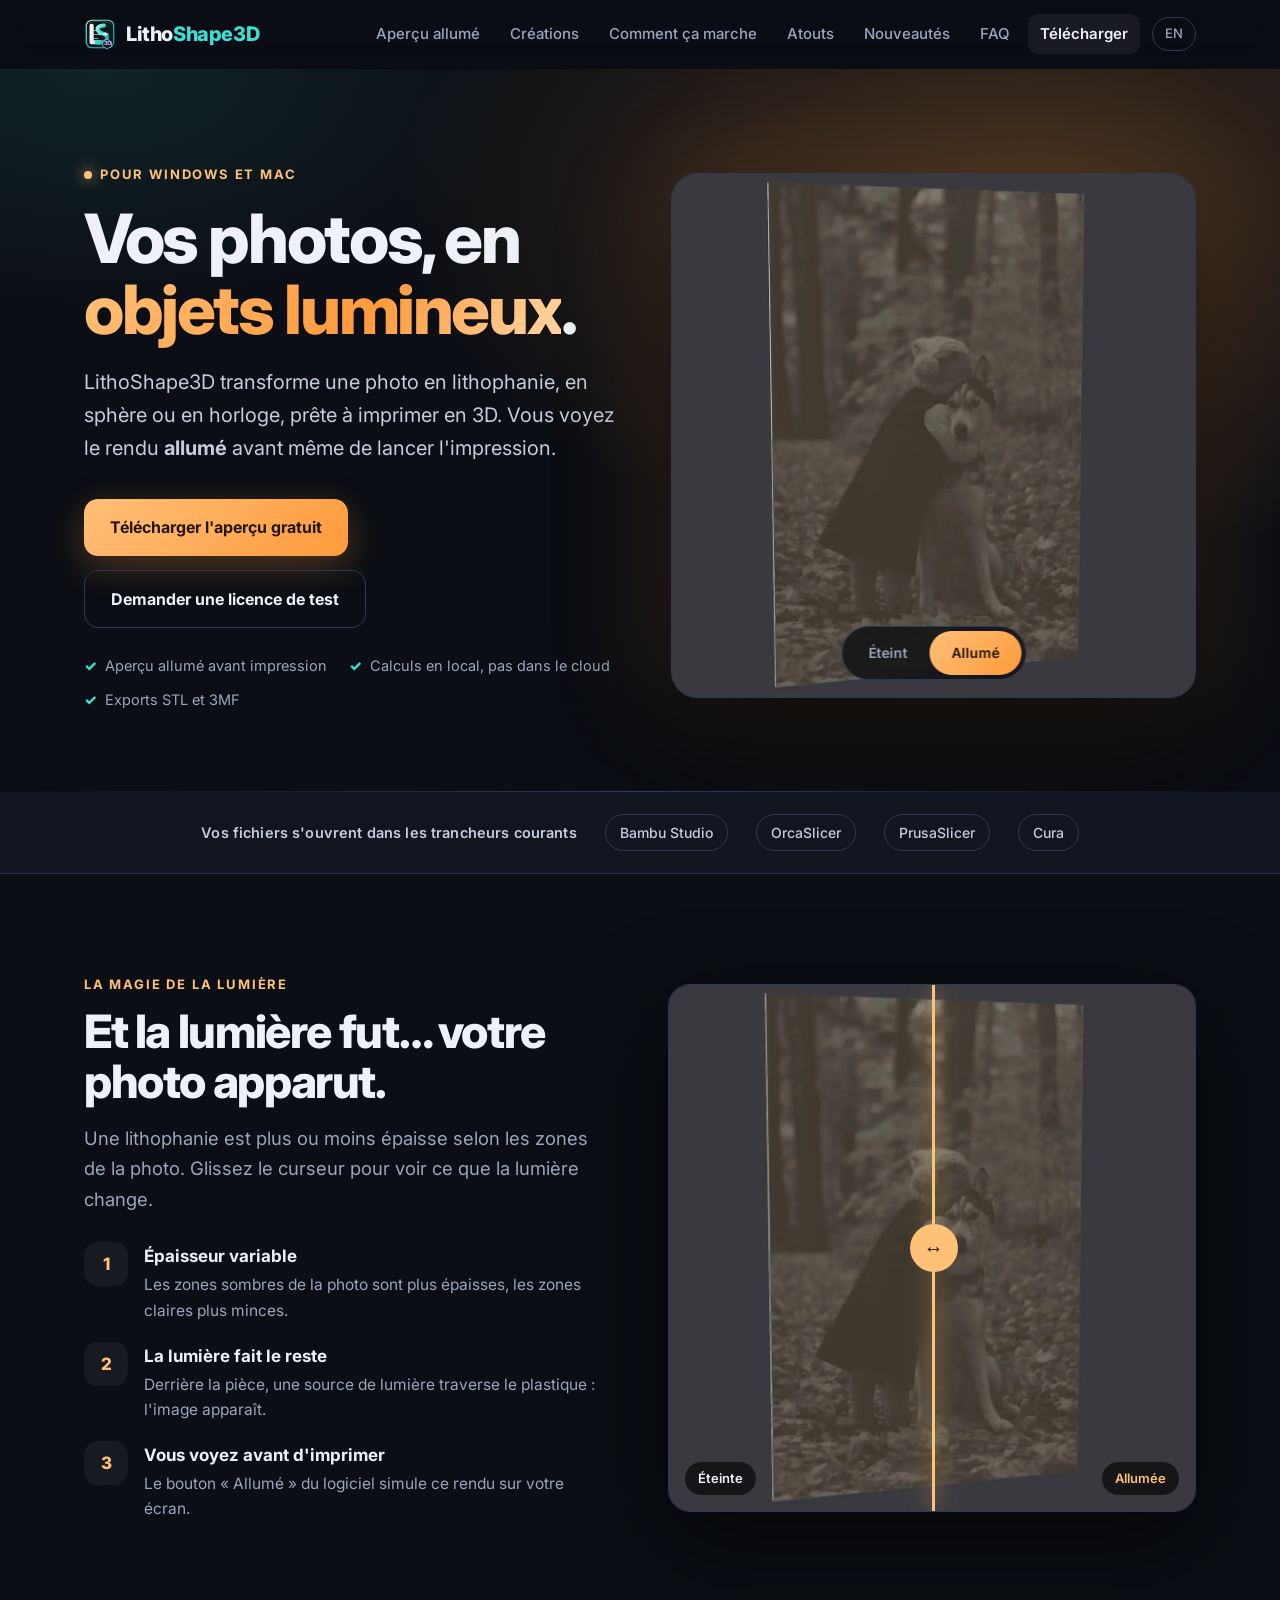
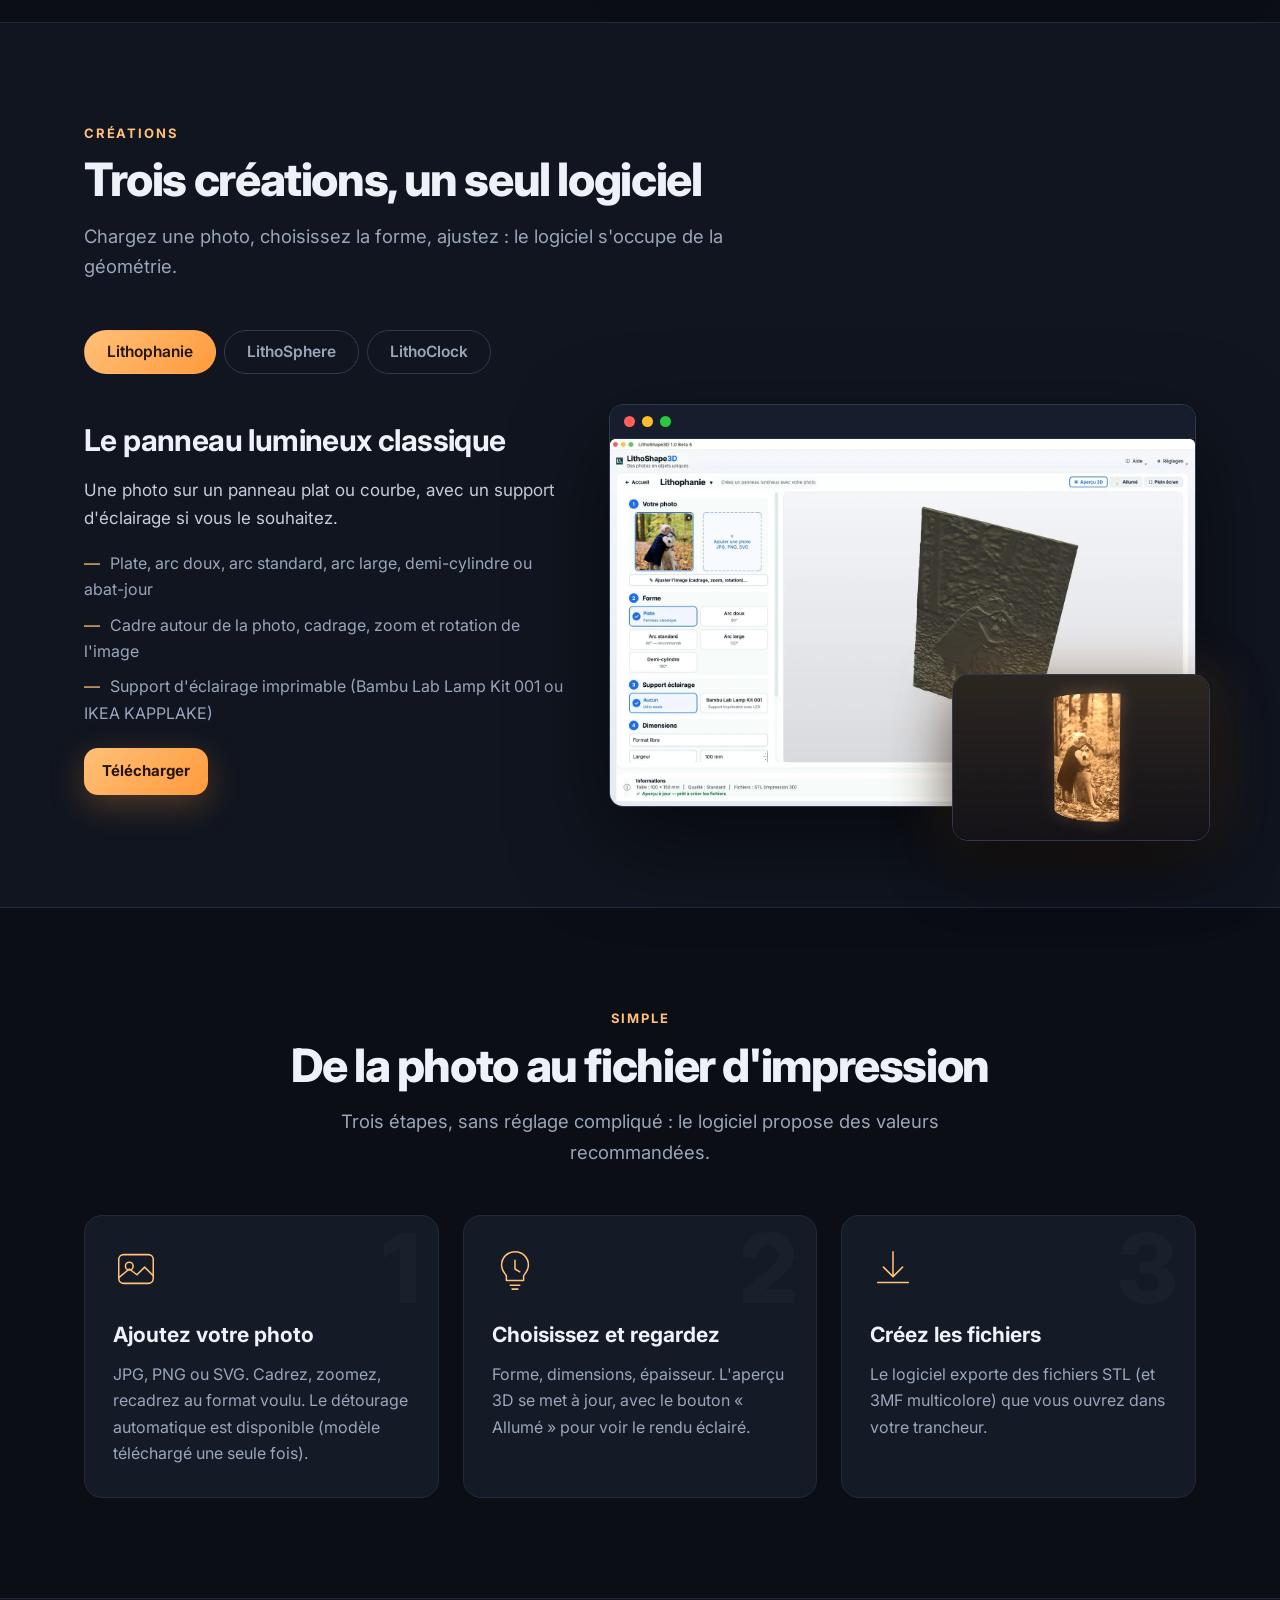
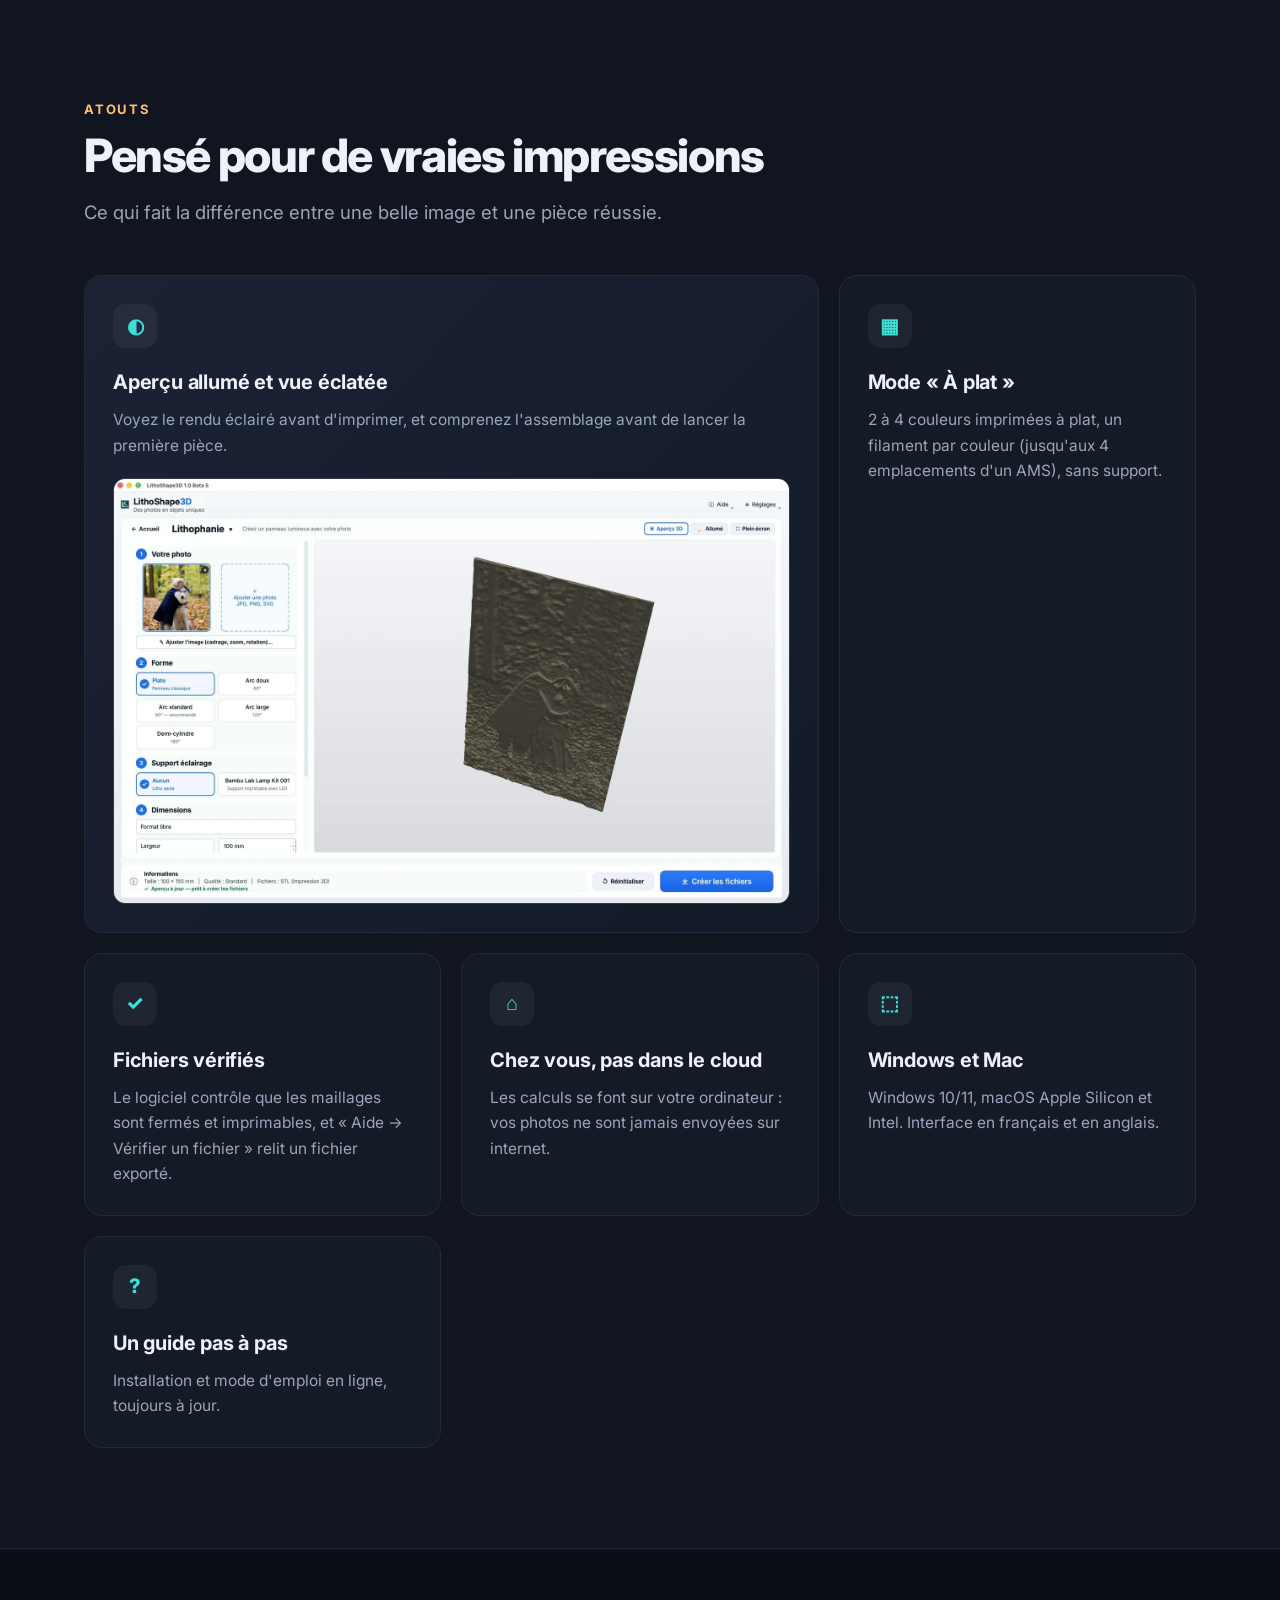
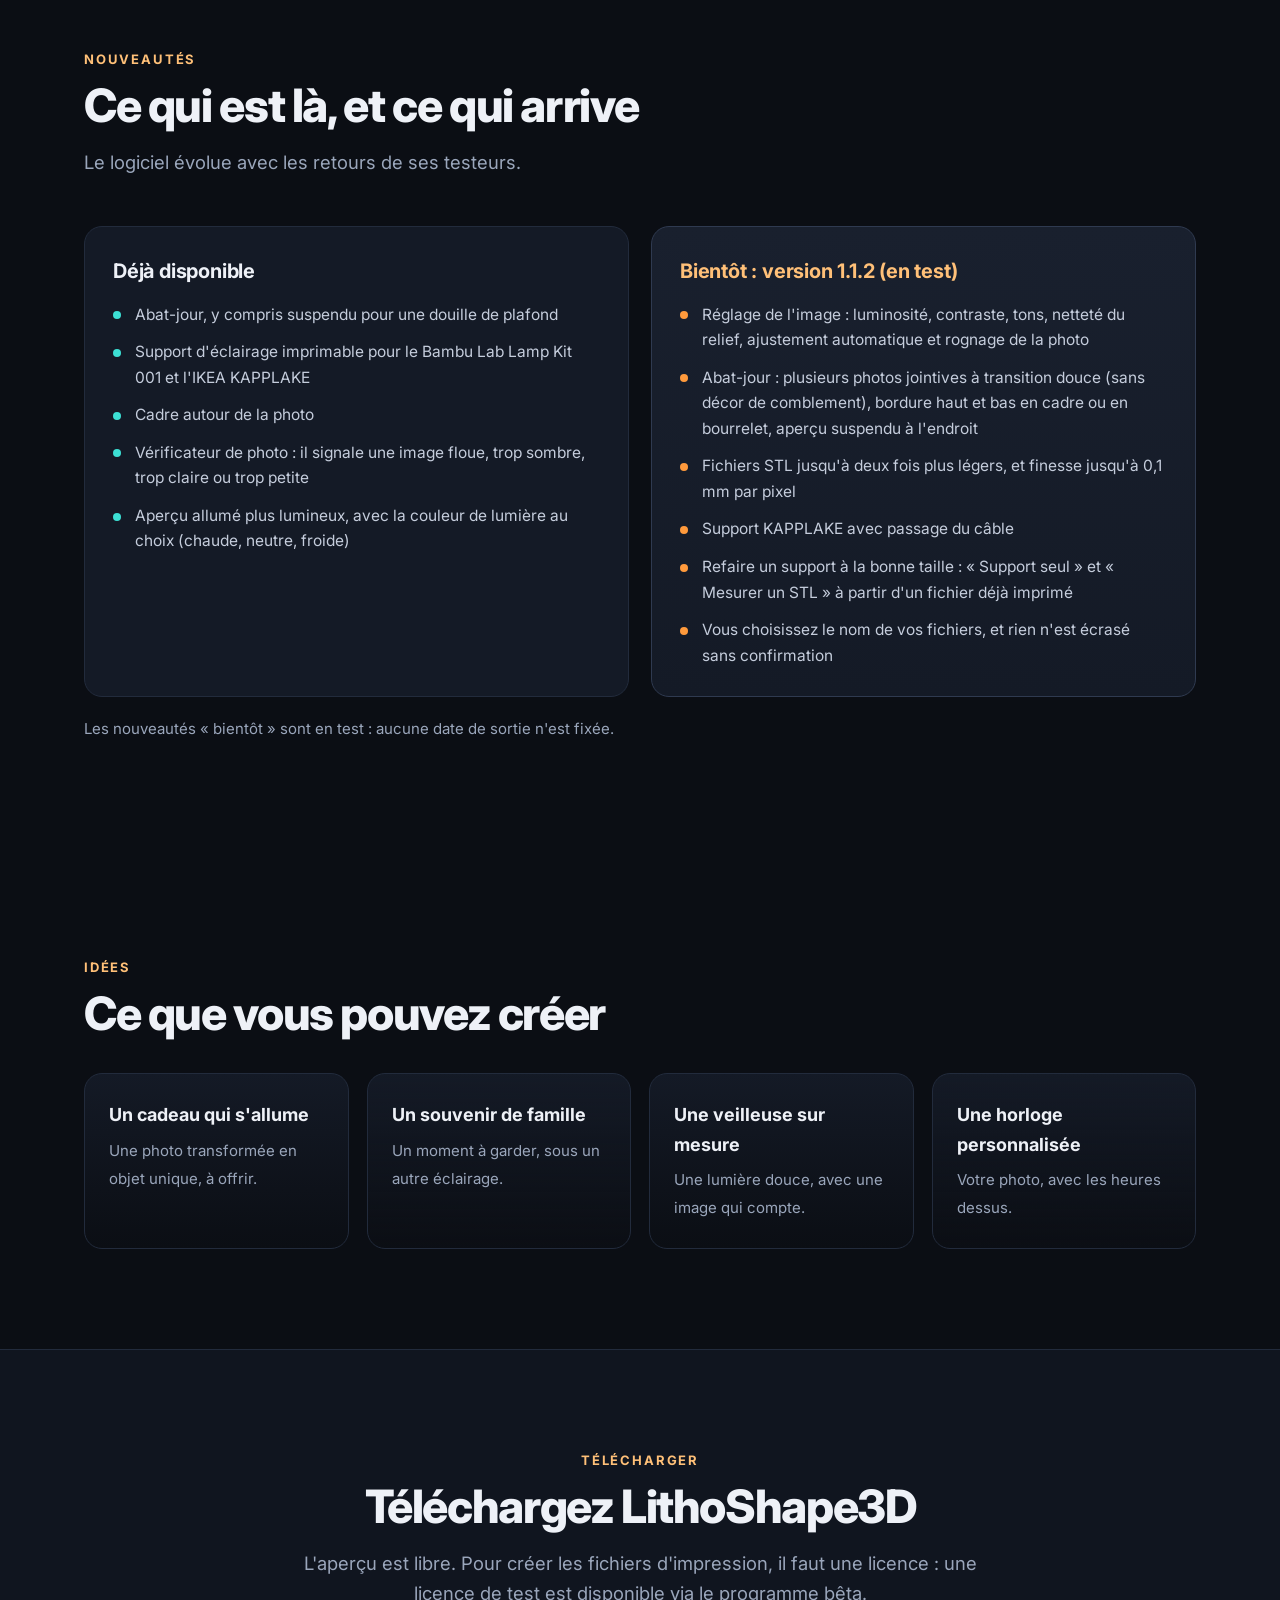
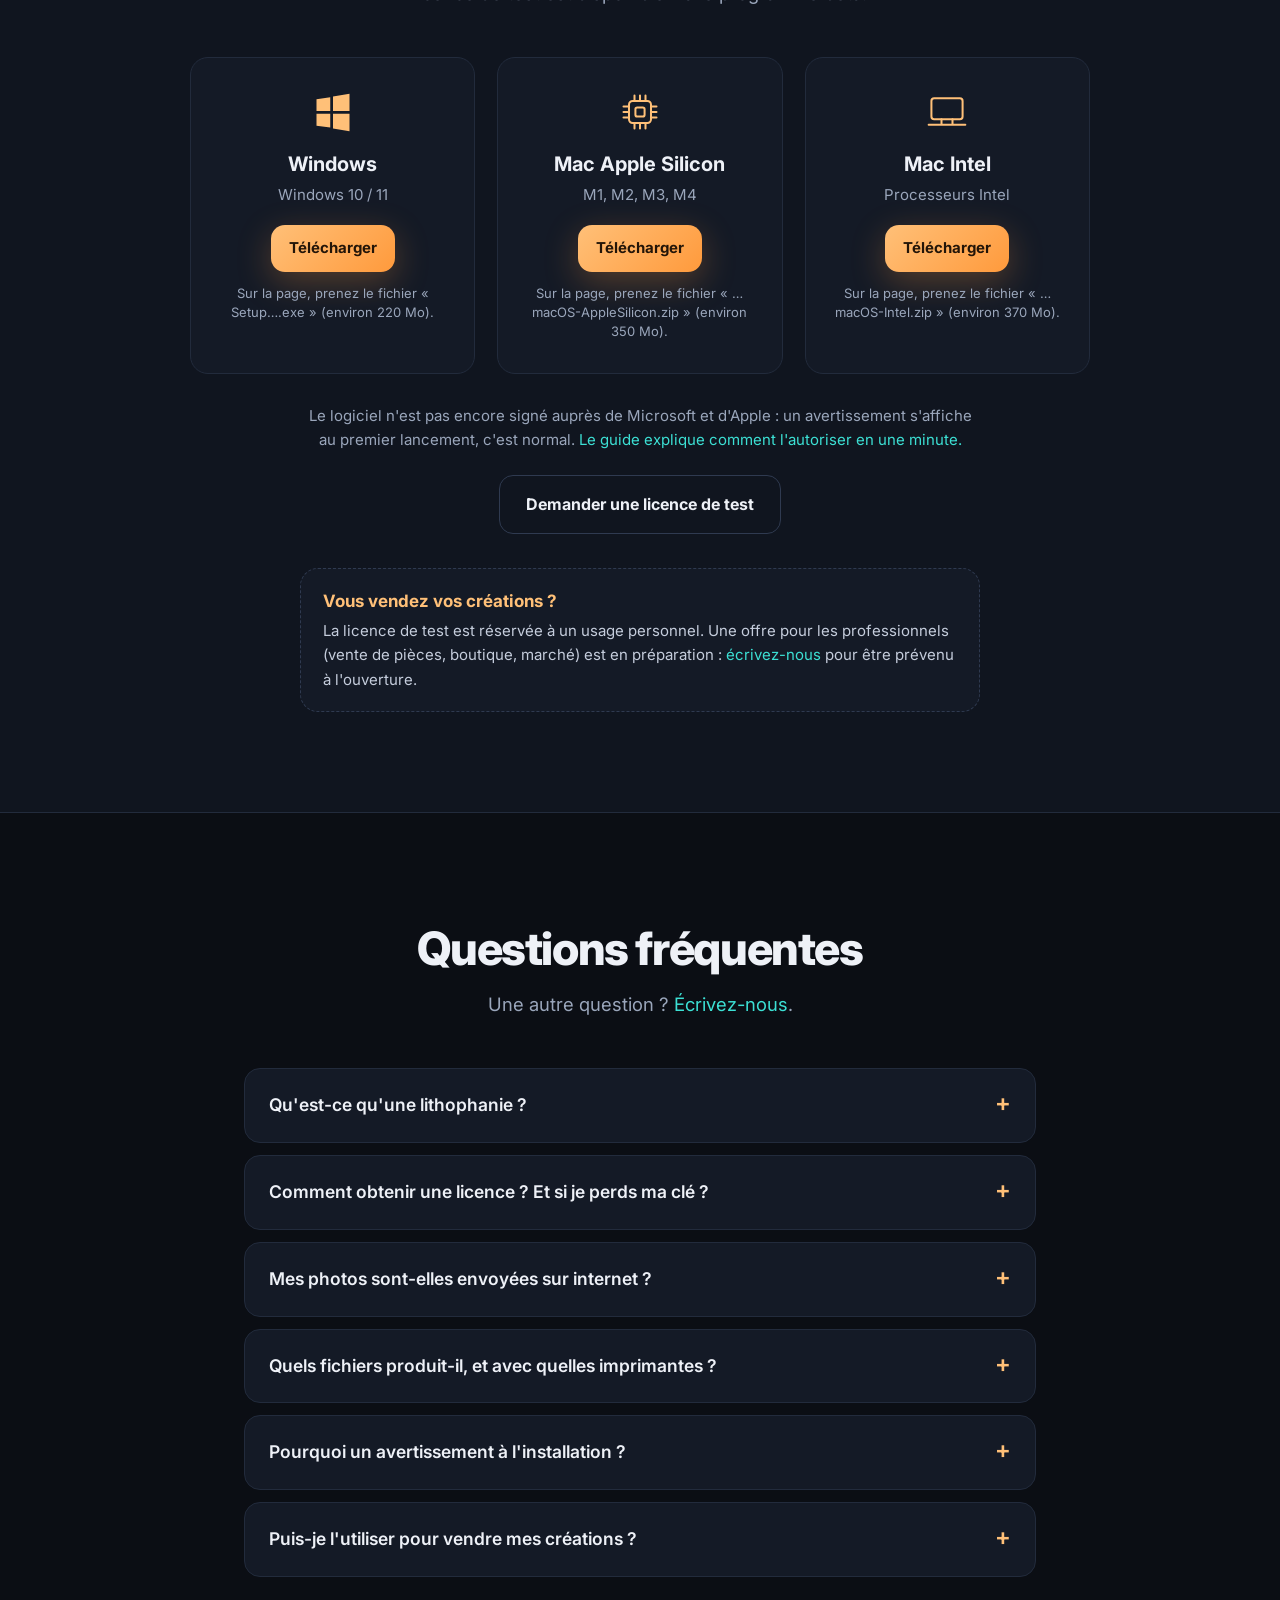
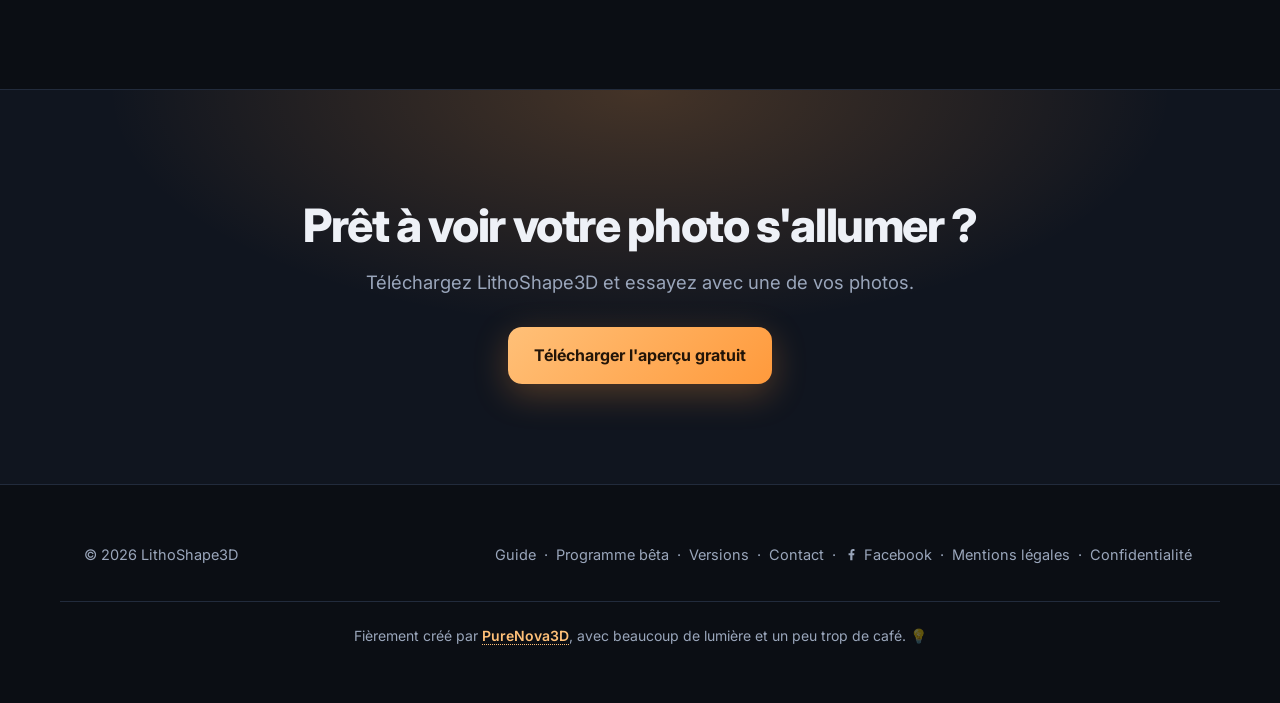
==== index.html @ 35d41ac2 "Site : section Nouveautés (déjà disponible / bientôt en 1.1.2), lithophanie : abat-jour, cadre, KAPP" ====
<!doctype html>
<!-- Easter egg : 5 clics sur le logo, ou le code Konami. Chut. -->
<html lang="fr">
<head>
<meta charset="utf-8">
<meta name="viewport" content="width=device-width,initial-scale=1">
<title>LithoShape3D — Transformez vos photos en objets lumineux imprimés en 3D</title>
<meta name="description" content="LithoShape3D crée des lithophanies, des sphères lumineuses et des horloges à partir de vos photos, prêtes à imprimer en 3D. Pour Windows et Mac. Tout reste sur votre ordinateur.">
<meta name="theme-color" content="#0b0e14">
<meta property="og:type" content="website"><meta property="og:title" content="LithoShape3D — vos photos en objets lumineux"><meta property="og:description" content="LithoShape3D crée des lithophanies, des sphères lumineuses et des horloges à partir de vos photos, prêtes à imprimer en 3D. Pour Windows et Mac. Tout reste sur votre ordinateur.">
<meta property="og:image" content="assets/img/og.jpg"><meta name="twitter:card" content="summary_large_image">
<link rel="icon" href="assets/img/logo.svg" type="image/svg+xml">
<link rel="alternate" hreflang="en" href="en/">
<link rel="preload" href="assets/fonts/Inter-Variable.woff2" as="font" type="font/woff2" crossorigin>
<link rel="stylesheet" href="assets/css/site.css?v=606a2301">
<script type="application/ld+json">{"@context":"https://schema.org","@type":"SoftwareApplication","name":"LithoShape3D","applicationCategory":"MultimediaApplication","operatingSystem":"Windows, macOS","description":"LithoShape3D crée des lithophanies, des sphères lumineuses et des horloges à partir de vos photos, prêtes à imprimer en 3D. Pour Windows et Mac. Tout reste sur votre ordinateur."}</script>
</head>
<body>
<a class="skip" href="#main">Aller au contenu</a>
<header class="top"><div class="wrap bar">
  <a class="brand" href="#" title="Un clic, c'est bien. Cinq, c'est mieux…"><img src="assets/img/logo.svg" alt="" width="32" height="32"><b>Litho<span>Shape3D</span></b></a>
  <button class="burger" aria-label="Menu" aria-expanded="false">Menu</button>
  <nav class="main" aria-label="Navigation"><a href="#apercu">Aperçu allumé</a><a href="#modules">Créations</a><a href="#comment">Comment ça marche</a><a href="#atouts">Atouts</a><a href="#nouveautes">Nouveautés</a><a href="#faq">FAQ</a><a class="nav-cta" href="#telecharger">Télécharger</a><a class="lang" href="en/" hreflang="en">EN</a></nav>
</div></header>
<main id="main">
<section class="hero"><div class="wrap grid">
  <div>
    <div class="kicker">Pour Windows et Mac</div>
    <h1>Vos photos, en <em>objets lumineux</em>.</h1>
    <p class="lead">LithoShape3D transforme une photo en lithophanie, en sphère ou en horloge, prête à imprimer en 3D. Vous voyez le rendu <strong>allumé</strong> avant même de lancer l'impression.</p>
    <div class="cta"><a class="btn" href="#telecharger">Télécharger l'aperçu gratuit</a><a class="btn ghost" href="https://le-belge.github.io/LithoShape3D-releases/beta/">Demander une licence de test</a></div>
    <ul class="ticks"><li>Aperçu allumé avant impression</li><li>Calculs en local, pas dans le cloud</li><li>Exports STL et 3MF</li></ul>
  </div>
  <div class="stage"><div class="halo"></div>
    <div class="frame"><picture><source srcset="assets/img/avant-eteinte.webp" type="image/webp"><img src="assets/img/avant-eteinte.jpg" width="1100" height="1100" alt="Lithophanie éteinte : seulement du relief" fetchpriority="high"></picture><div class="lit"><picture><source srcset="assets/img/apres-allumee.webp" type="image/webp"><img src="assets/img/apres-allumee.jpg" width="1100" height="1100" alt="La même lithophanie allumée : la photo apparaît" loading="lazy" decoding="async"></picture></div></div>
    <div class="switch" role="group" aria-label="Éteint / Allumé"><button data-state="off" aria-pressed="true">Éteint</button><button data-state="on" aria-pressed="false">Allumé</button></div>
  </div>
</div></section>
<div class="strip"><div class="wrap"><b>Vos fichiers s'ouvrent dans les trancheurs courants</b><span class="chip">Bambu Studio</span><span class="chip">OrcaSlicer</span><span class="chip">PrusaSlicer</span><span class="chip">Cura</span></div></div>

<section id="apercu"><div class="wrap compare-wrap">
  <div class="rv">
    <div class="eyebrow">La magie de la lumière</div><h2>Et la lumière fut… votre photo apparut.</h2><p class="sub" style="margin-bottom:0">Une lithophanie est plus ou moins épaisse selon les zones de la photo. Glissez le curseur pour voir ce que la lumière change.</p>
    <ul class="facts"><li><i>1</i><div><b>Épaisseur variable</b><p>Les zones sombres de la photo sont plus épaisses, les zones claires plus minces.</p></div></li><li><i>2</i><div><b>La lumière fait le reste</b><p>Derrière la pièce, une source de lumière traverse le plastique : l'image apparaît.</p></div></li><li><i>3</i><div><b>Vous voyez avant d'imprimer</b><p>Le bouton « Allumé » du logiciel simule ce rendu sur votre écran.</p></div></li></ul>
  </div>
  <div class="compare rv d2" role="group" aria-label="Curseur éteinte / allumée">
    <picture><source srcset="assets/img/apres-allumee.webp" type="image/webp"><img src="assets/img/apres-allumee.jpg" width="1100" height="1100" alt="La même lithophanie allumée : la photo apparaît" loading="lazy" decoding="async"></picture>
    <div id="cmp-top" class="top"><picture><source srcset="assets/img/avant-eteinte.webp" type="image/webp"><img src="assets/img/avant-eteinte.jpg" width="1100" height="1100" alt="Lithophanie éteinte : seulement du relief" loading="lazy" decoding="async"></picture></div>
    <div id="cmp-handle" class="handle"></div><span class="tag l">Éteinte</span><span class="tag r">Allumée</span>
    <input id="cmp" type="range" min="0" max="100" value="50" aria-label="Curseur éteinte / allumée">
  </div>
</div></section>

<section id="modules" class="alt"><div class="wrap">
  <div class="rv"><div class="eyebrow">Créations</div><h2>Trois créations, un seul logiciel</h2><p class="sub">Chargez une photo, choisissez la forme, ajustez : le logiciel s'occupe de la géométrie.</p></div>
  <div class="tabs rv" role="tablist"><button class="tab" role="tab" id="t-litho" aria-controls="p-litho" aria-selected="true" tabindex="0">Lithophanie</button><button class="tab" role="tab" id="t-sphere" aria-controls="p-sphere" aria-selected="false" tabindex="-1">LithoSphere</button><button class="tab" role="tab" id="t-clock" aria-controls="p-clock" aria-selected="false" tabindex="-1">LithoClock</button></div>
  <div class="rv"><div class="panel on" id="p-litho" role="tabpanel" aria-labelledby="t-litho"><div><h3>Le panneau lumineux classique</h3><p>Une photo sur un panneau plat ou courbe, avec un support d'éclairage si vous le souhaitez.</p><ul><li>Plate, arc doux, arc standard, arc large, demi-cylindre ou abat-jour</li><li>Cadre autour de la photo, cadrage, zoom et rotation de l'image</li><li>Support d'éclairage imprimable (Bambu Lab Lamp Kit 001 ou IKEA KAPPLAKE)</li></ul><a class="btn small" href="#telecharger">Télécharger</a></div><div class="shot"><div class="win"><div class="tb"><i></i><i></i><i></i></div><picture><source srcset="assets/img/app-lithophanie.webp" type="image/webp"><img src="assets/img/app-lithophanie.jpg" width="1600" height="1004" alt="Capture du logiciel : lithophanie et aperçu 3D" loading="lazy" decoding="async"></picture></div><div class="prod"><picture><source srcset="assets/img/lithophanie.webp" type="image/webp"><img src="assets/img/lithophanie.jpg" width="960" height="620" alt="Lithophanie lumineuse" loading="lazy" decoding="async"></picture></div></div></div><div class="panel" id="p-sphere" role="tabpanel" aria-labelledby="t-sphere"><div><h3>Une sphère qui s'allume</h3><p>Une ou plusieurs photos sur une sphère lumineuse, avec chapeau, rehausse et socle.</p><ul><li>Placement automatique de plusieurs photos</li><li>Chapeaux, rehausse et socle à imprimer</li><li>Aperçu allumé et vue éclatée pour l'assemblage</li></ul><a class="btn small" href="#telecharger">Télécharger</a></div><div class="shot"><div class="win"><div class="tb"><i></i><i></i><i></i></div><picture><source srcset="assets/img/app-lithosphere.webp" type="image/webp"><img src="assets/img/app-lithosphere.jpg" width="1600" height="1004" alt="Capture du logiciel : LithoSphere" loading="lazy" decoding="async"></picture></div><div class="prod"><picture><source srcset="assets/img/lithosphere.webp" type="image/webp"><img src="assets/img/lithosphere.jpg" width="960" height="620" alt="Sphère lumineuse avec une photo" loading="lazy" decoding="async"></picture></div></div></div><div class="panel" id="p-clock" role="tabpanel" aria-labelledby="t-clock"><div><h3>Une horloge à votre image</h3><p>Une horloge réalisée à partir de votre photo : chiffres, boîtier et cadre.</p><ul><li>Chiffres clairs ou sombres</li><li>En relief lumineux, ou à plat en plusieurs couleurs</li><li>Boîtier et cadre inclus</li></ul><a class="btn small" href="#telecharger">Télécharger</a></div><div class="shot"><div class="win"><div class="tb"><i></i><i></i><i></i></div><picture><source srcset="assets/img/app-lithoclock.webp" type="image/webp"><img src="assets/img/app-lithoclock.jpg" width="1600" height="1004" alt="Capture du logiciel : LithoClock" loading="lazy" decoding="async"></picture></div><div class="prod"><picture><source srcset="assets/img/lithoclock.webp" type="image/webp"><img src="assets/img/lithoclock.jpg" width="960" height="620" alt="Horloge photo avec chiffres" loading="lazy" decoding="async"></picture></div></div></div></div>
</div></section>

<section id="comment"><div class="wrap">
  <div class="rv center"><div class="eyebrow">Simple</div><h2>De la photo au fichier d'impression</h2><p class="sub">Trois étapes, sans réglage compliqué : le logiciel propose des valeurs recommandées.</p></div>
  <div class="steps"><div class="step rv d1" data-n="1"><svg viewBox="0 0 48 48"><rect x="6" y="9" width="36" height="30" rx="5"/><circle cx="17" cy="21" r="4"/><path d="M6 33l11-9 8 6 8-8 9 9"/></svg><h3>Ajoutez votre photo</h3><p>JPG, PNG ou SVG. Cadrez, zoomez, recadrez au format voulu. Le détourage automatique est disponible (modèle téléchargé une seule fois).</p></div><div class="step rv d2" data-n="2"><svg viewBox="0 0 48 48"><path d="M24 6c-8 0-14 6-14 14 0 5 3 8 5 11v5h18v-5c2-3 5-6 5-11 0-8-6-14-14-14z"/><path d="M19 41h10M21 45h6"/><path d="M24 15v9l5 3"/></svg><h3>Choisissez et regardez</h3><p>Forme, dimensions, épaisseur. L'aperçu 3D se met à jour, avec le bouton « Allumé » pour voir le rendu éclairé.</p></div><div class="step rv d3" data-n="3"><svg viewBox="0 0 48 48"><path d="M24 6v24M14 22l10 10 10-10"/><path d="M8 38h32"/></svg><h3>Créez les fichiers</h3><p>Le logiciel exporte des fichiers STL (et 3MF multicolore) que vous ouvrez dans votre trancheur.</p></div></div>
</div></section>

<section id="atouts" class="alt"><div class="wrap">
  <div class="rv"><div class="eyebrow">Atouts</div><h2>Pensé pour de vraies impressions</h2><p class="sub">Ce qui fait la différence entre une belle image et une pièce réussie.</p></div>
  <div class="bento">
    <div class="bx b-lg rv"><div class="ic">◐</div><h4>Aperçu allumé et vue éclatée</h4><p>Voyez le rendu éclairé avant d'imprimer, et comprenez l'assemblage avant de lancer la première pièce.</p><picture><source srcset="assets/img/app-lithophanie.webp" type="image/webp"><img src="assets/img/app-lithophanie.jpg" width="1600" height="1004" alt="Capture du logiciel : aperçu 3D d'une lithophanie" loading="lazy" decoding="async"></picture></div>
    <div class="bx b-md rv"><div class="ic">▦</div><h4>Mode « À plat »</h4><p>2 à 4 couleurs imprimées à plat, un filament par couleur (jusqu'aux 4 emplacements d'un AMS), sans support.</p></div><div class="bx b-md rv"><div class="ic">✓</div><h4>Fichiers vérifiés</h4><p>Le logiciel contrôle que les maillages sont fermés et imprimables, et « Aide → Vérifier un fichier » relit un fichier exporté.</p></div><div class="bx b-sm rv"><div class="ic">⌂</div><h4>Chez vous, pas dans le cloud</h4><p>Les calculs se font sur votre ordinateur : vos photos ne sont jamais envoyées sur internet.</p></div><div class="bx b-sm rv"><div class="ic">⬚</div><h4>Windows et Mac</h4><p>Windows 10/11, macOS Apple Silicon et Intel. Interface en français et en anglais.</p></div><div class="bx b-sm rv"><div class="ic">?</div><h4>Un guide pas à pas</h4><p>Installation et mode d'emploi en ligne, toujours à jour.</p></div>
  </div>
</div></section>

<section id="nouveautes"><div class="wrap">
  <div class="rv"><div class="eyebrow">Nouveautés</div><h2>Ce qui est là, et ce qui arrive</h2><p class="sub">Le logiciel évolue avec les retours de ses testeurs.</p></div>
  <div class="news rv"><div class="col"><h3>Déjà disponible</h3><ul><li>Abat-jour, y compris suspendu pour une douille de plafond</li><li>Support d'éclairage imprimable pour le Bambu Lab Lamp Kit 001 et l'IKEA KAPPLAKE</li><li>Cadre autour de la photo</li><li>Vérificateur de photo : il signale une image floue, trop sombre, trop claire ou trop petite</li><li>Aperçu allumé plus lumineux, avec la couleur de lumière au choix (chaude, neutre, froide)</li></ul></div>
  <div class="col soon"><h3>Bientôt : version 1.1.2 (en test)</h3><ul><li>Réglage de l'image : luminosité, contraste, tons, netteté du relief, ajustement automatique et rognage de la photo</li><li>Abat-jour : plusieurs photos jointives à transition douce (sans décor de comblement), bordure haut et bas en cadre ou en bourrelet, aperçu suspendu à l'endroit</li><li>Fichiers STL jusqu'à deux fois plus légers, et finesse jusqu'à 0,1 mm par pixel</li><li>Support KAPPLAKE avec passage du câble</li><li>Refaire un support à la bonne taille : « Support seul » et « Mesurer un STL » à partir d'un fichier déjà imprimé</li><li>Vous choisissez le nom de vos fichiers, et rien n'est écrasé sans confirmation</li></ul></div></div>
  <p class="rv" style="color:var(--muted);font-size:15px;margin-top:20px">Les nouveautés « bientôt » sont en test : aucune date de sortie n'est fixée.</p>
</div></section>

<section><div class="wrap">
  <div class="rv"><div class="eyebrow">Idées</div><h2>Ce que vous pouvez créer</h2></div>
  <div class="ideas" style="margin-top:34px"><div class="idea rv d1"><b>Un cadeau qui s'allume</b><span>Une photo transformée en objet unique, à offrir.</span></div><div class="idea rv d2"><b>Un souvenir de famille</b><span>Un moment à garder, sous un autre éclairage.</span></div><div class="idea rv d3"><b>Une veilleuse sur mesure</b><span>Une lumière douce, avec une image qui compte.</span></div><div class="idea rv d1"><b>Une horloge personnalisée</b><span>Votre photo, avec les heures dessus.</span></div></div>
</div></section>

<section id="telecharger" class="alt"><div class="wrap center">
  <div class="rv"><div class="eyebrow">Télécharger</div><h2>Téléchargez LithoShape3D</h2><p class="sub">L'aperçu est libre. Pour créer les fichiers d'impression, il faut une licence : une licence de test est disponible via le programme bêta.</p></div>
  <div class="dl"><div class="card rv d1"><div class="os"><svg viewBox="0 0 48 48"><path d="M6 10l15-2v15H6zM24 7l18-3v19H24zM6 26h15v15L6 39zM24 26h18v19l-18-3z"/></svg></div><h3>Windows</h3><p>Windows 10 / 11</p><a class="btn small" href="https://github.com/le-belge/LithoShape3D-releases/releases/latest">Télécharger</a><small class="hint">Sur la page, prenez le fichier « Setup….exe » (environ 220 Mo).</small></div><div class="card rv d2"><div class="os"><svg viewBox="0 0 48 48"><rect x="12" y="12" width="24" height="24" rx="4"/><rect x="19" y="19" width="10" height="10" rx="2"/><path d="M18 6v6M24 6v6M30 6v6M18 36v6M24 36v6M30 36v6M6 18h6M6 24h6M6 30h6M36 18h6M36 24h6M36 30h6"/></svg></div><h3>Mac Apple Silicon</h3><p>M1, M2, M3, M4</p><a class="btn small" href="https://github.com/le-belge/LithoShape3D-releases/releases/latest">Télécharger</a><small class="hint">Sur la page, prenez le fichier « …macOS-AppleSilicon.zip » (environ 350 Mo).</small></div><div class="card rv d3"><div class="os"><svg viewBox="0 0 48 48"><rect x="7" y="9" width="34" height="23" rx="3"/><path d="M4 38h40M18 32v6M30 32v6"/></svg></div><h3>Mac Intel</h3><p>Processeurs Intel</p><a class="btn small" href="https://github.com/le-belge/LithoShape3D-releases/releases/latest">Télécharger</a><small class="hint">Sur la page, prenez le fichier « …macOS-Intel.zip » (environ 370 Mo).</small></div></div>
  <p class="rv" style="color:var(--muted);font-size:15px;margin:30px auto 0;max-width:680px">Le logiciel n'est pas encore signé auprès de Microsoft et d'Apple : un avertissement s'affiche au premier lancement, c'est normal. <a href="https://le-belge.github.io/LithoShape3D-releases/guide/#installation">Le guide explique comment l'autoriser en une minute.</a></p>
  <p class="rv" style="margin-top:22px"><a class="btn ghost" href="https://le-belge.github.io/LithoShape3D-releases/beta/">Demander une licence de test</a></p>
  <div class="pro rv"><b>Vous vendez vos créations ?</b><span>La licence de test est réservée à un usage personnel. Une offre pour les professionnels (vente de pièces, boutique, marché) est en préparation : <a href="mailto:purenova3d@free.fr?subject=Offre%20pro%20LithoShape3D">écrivez-nous</a> pour être prévenu à l'ouverture.</span></div>
</div></section>

<section id="faq"><div class="wrap" style="max-width:840px">
  <div class="rv center"><h2>Questions fréquentes</h2><p class="sub">Une autre question ? <a href="mailto:purenova3d@free.fr">Écrivez-nous</a>.</p></div>
  <div class="rv"><details><summary>Qu'est-ce qu'une lithophanie ?</summary><p>C'est une plaque imprimée en 3D dont l'épaisseur varie selon la photo : les zones épaisses laissent passer peu de lumière, les zones fines en laissent passer beaucoup. Éclairée par derrière, la photo apparaît.</p></details><details><summary>Comment obtenir une licence ? Et si je perds ma clé ?</summary><p>Une licence de test est disponible via le <a href="https://le-belge.github.io/LithoShape3D-releases/beta/">programme bêta</a>. Si vous perdez votre clé, la même page propose « Clé perdue ? ». Le code de support affiché dans « Aide → Licence » nous aide à retrouver votre licence.</p></details><details><summary>Mes photos sont-elles envoyées sur internet ?</summary><p>Non. Les calculs se font sur votre ordinateur et vos photos n'en sortent pas. Seule l'activation de la licence contacte le serveur de licences (clé et identifiant d'appareil).</p></details><details><summary>Quels fichiers produit-il, et avec quelles imprimantes ?</summary><p>Des fichiers STL, et des 3MF multicolores pour le mode « À plat ». Ils s'ouvrent dans les trancheurs courants (Bambu Studio, OrcaSlicer, PrusaSlicer, Cura). Le logiciel ne pilote pas l'imprimante : c'est votre trancheur qui prépare l'impression.</p></details><details><summary>Pourquoi un avertissement à l'installation ?</summary><p>Le logiciel n'est pas encore signé auprès de Microsoft et d'Apple. Windows (« Windows a protégé votre ordinateur ») et macOS demandent une confirmation au premier lancement. Le <a href="https://le-belge.github.io/LithoShape3D-releases/guide/#installation">guide d'installation</a> montre les gestes à faire.</p></details><details><summary>Puis-je l'utiliser pour vendre mes créations ?</summary><p>La licence de test est réservée à un usage personnel et non commercial. Une offre pour les professionnels est en préparation : <a href="mailto:purenova3d@free.fr?subject=Offre%20pro%20LithoShape3D">écrivez-nous</a> pour être prévenu à son ouverture.</p></details></div>
</div></section>

<div class="band"><div class="rv"><h2>Prêt à voir votre photo s'allumer ?</h2><p class="sub" style="margin:0 auto 30px">Téléchargez LithoShape3D et essayez avec une de vos photos.</p><a class="btn" href="#telecharger">Télécharger l'aperçu gratuit</a></div></div>
</main>
<footer><div class="wrap row"><div>© <span id="y">2026</span> LithoShape3D</div><div><a href="https://le-belge.github.io/LithoShape3D-releases/guide/">Guide</a> · <a href="https://le-belge.github.io/LithoShape3D-releases/beta/">Programme bêta</a> · <a href="https://github.com/le-belge/LithoShape3D-releases/releases">Versions</a> · <a href="mailto:purenova3d@free.fr">Contact</a> · <a class="fb" href="https://www.facebook.com/PureNova3D/" target="_blank" rel="noopener"><svg viewBox="0 0 24 24" aria-hidden="true"><path d="M13.5 21v-8h2.7l.4-3.2h-3.1V7.8c0-.9.3-1.5 1.6-1.5h1.7V3.4c-.3 0-1.3-.1-2.4-.1-2.4 0-4 1.5-4 4.1v2.4H7.3V13H10v8z"/></svg>Facebook</a> · <a href="mentions-legales.html">Mentions légales</a> · <a href="confidentialite.html">Confidentialité</a></div></div>
<div class="wrap made">Fièrement créé par <a href="https://www.facebook.com/PureNova3D/" target="_blank" rel="noopener" title="Facebook"><b>PureNova3D</b></a>, avec beaucoup de lumière et un peu trop de café. <span class="bulb" title="Indice : cherchez l'interrupteur. Cinq clics sur le logo, ou un vieux code de console de jeu (↑ ↑ ↓ ↓ ← → ← → B A)." aria-hidden="true">💡</span></div></footer>
<div class="mbar"><a class="btn" href="#telecharger">Télécharger l'aperçu gratuit</a></div>
<script src="assets/js/site.js?v=606a2301"></script>
</body>
</html>
---- assets/css/site.css ----
@font-face { font-family: "Inter"; src: url("../fonts/Inter-Variable.woff2") format("woff2"); font-weight: 100 900; font-display: swap; }
:root {
  --bg: #0b0e14; --bg2: #10151f; --card: #141a26; --card2: #19202e; --line: #222b3c; --line2: #2f3a50;
  --text: #eef1f7; --muted: #9aa6bb; --soft: #c5cddc;
  --amber: #ffc078; --amber2: #ff9a3c; --teal: #3ce0d4; --glow: rgba(255,160,70,.22);
  --radius: 18px; --max: 1160px; --ease: cubic-bezier(.2,.7,.2,1);
}
* { box-sizing: border-box; }
html { scroll-behavior: smooth; scroll-padding-top: 76px; }
body { margin: 0; background: var(--bg); color: var(--text); font: 17px/1.65 "Inter", -apple-system, "Segoe UI", Roboto, sans-serif; -webkit-font-smoothing: antialiased; overflow-x: hidden; }
img, picture { display: block; max-width: 100%; height: auto; }
a { color: var(--teal); text-decoration: none; } a:hover { text-decoration: underline; }
:focus-visible { outline: 2px solid var(--amber); outline-offset: 3px; border-radius: 6px; }
.wrap { max-width: var(--max); margin: 0 auto; padding: 0 24px; }
.skip { position: absolute; left: 12px; top: -60px; background: var(--amber); color: #20150a; padding: 10px 16px; border-radius: 10px; z-index: 100; font-weight: 700; } .skip:focus { top: 12px; text-decoration: none; }

/* en-tete */
header.top { position: sticky; top: 0; z-index: 30; background: rgba(11,14,20,.78); backdrop-filter: blur(14px) saturate(1.3); border-bottom: 1px solid transparent; transition: border-color .3s; }
header.top.scrolled { border-bottom-color: var(--line); }
.bar { display: flex; align-items: center; gap: 18px; height: 68px; }
.brand { display: flex; align-items: center; gap: 10px; font-size: 20px; color: var(--text); letter-spacing: -.02em; } .brand:hover { text-decoration: none; }
.brand img { width: 32px; height: 32px; } .brand b { font-weight: 800; } .brand span { color: var(--teal); }
nav.main { margin-left: auto; display: flex; gap: 6px; align-items: center; }
nav.main a { color: var(--muted); font-size: 15px; font-weight: 500; padding: 8px 12px; border-radius: 10px; } nav.main a:hover { color: var(--text); background: #ffffff0a; text-decoration: none; }
nav.main a.lang { border: 1px solid var(--line2); font-size: 13px; padding: 5px 12px; border-radius: 999px; margin-left: 6px; }
nav.main a.nav-cta { background: #ffffff10; color: var(--text); font-weight: 600; }
.burger { display: none; margin-left: auto; background: none; border: 1px solid var(--line2); color: var(--text); border-radius: 10px; padding: 8px 14px; font: inherit; cursor: pointer; }

/* boutons */
.btn { display: inline-flex; align-items: center; justify-content: center; gap: 10px; background: linear-gradient(135deg, var(--amber), var(--amber2)); color: #231508; font-weight: 700; padding: 15px 26px; border-radius: 14px; border: 0; box-shadow: 0 10px 34px rgba(255,154,60,.28); transition: transform .2s var(--ease), box-shadow .2s var(--ease); cursor: pointer; font-size: 16px; }
.btn:hover { transform: translateY(-2px); box-shadow: 0 16px 44px rgba(255,154,60,.4); text-decoration: none; }
.btn.ghost { background: transparent; color: var(--text); border: 1px solid var(--line2); box-shadow: none; } .btn.ghost:hover { background: #ffffff0d; border-color: #46557a; }
.btn.small { padding: 11px 18px; font-size: 15px; }

/* hero */
.hero { position: relative; padding: 90px 0 80px; background:
  radial-gradient(900px 520px at 80% 18%, var(--glow), transparent 70%),
  radial-gradient(620px 360px at 8% 0%, rgba(60,224,212,.10), transparent 70%); overflow: hidden; }
.hero::after { content: ""; position: absolute; inset: auto 0 0 0; height: 1px; background: linear-gradient(90deg, transparent, var(--line2), transparent); }
.hero .grid { display: grid; grid-template-columns: 1.02fr 1fr; gap: 52px; align-items: center; }
.kicker { display: inline-flex; align-items: center; gap: 8px; color: var(--amber); font-weight: 700; font-size: 13px; letter-spacing: .14em; text-transform: uppercase; }
.kicker::before { content: ""; width: 8px; height: 8px; border-radius: 50%; background: var(--amber); box-shadow: 0 0 14px var(--amber); animation: pulse 2.4s ease-in-out infinite; }
@keyframes pulse { 50% { opacity: .35; transform: scale(.8); } }
h1 { font-size: clamp(40px, 5.6vw, 68px); line-height: 1.04; margin: 16px 0 22px; letter-spacing: -.035em; font-weight: 800; }
h1 em { font-style: normal; background: linear-gradient(120deg, var(--amber), var(--amber2) 60%, #ffd9a8); -webkit-background-clip: text; background-clip: text; color: transparent; }
.lead { font-size: 20px; color: var(--soft); max-width: 560px; }
.cta { display: flex; flex-wrap: wrap; gap: 14px; margin-top: 34px; }
.ticks { display: flex; flex-wrap: wrap; gap: 10px 22px; margin: 26px 0 0; padding: 0; list-style: none; color: var(--muted); font-size: 14.5px; }
.ticks li::before { content: "✓"; color: var(--teal); font-weight: 800; margin-right: 8px; }

/* scene du hero : eteint / allume */
.stage { position: relative; }
.stage .frame { position: relative; aspect-ratio: 1/1; border-radius: 26px; overflow: hidden; border: 1px solid var(--line2); background: #111; box-shadow: 0 40px 100px rgba(0,0,0,.6), 0 0 120px var(--glow); }
.stage .frame picture, .stage .frame img { position: absolute; inset: 0; width: 100%; height: 100%; object-fit: cover; }
.stage .lit { opacity: 0; transition: opacity 1.1s var(--ease); } .stage.on .lit { opacity: 1; }
.stage .halo { position: absolute; inset: -30px; z-index: -1; background: radial-gradient(circle, var(--glow), transparent 65%); opacity: 0; transition: opacity 1.1s; } .stage.on .halo { opacity: 1; }
.switch { position: absolute; left: 50%; bottom: 18px; transform: translateX(-50%); display: inline-flex; background: rgba(8,10,15,.72); backdrop-filter: blur(10px); border: 1px solid var(--line2); border-radius: 999px; padding: 4px; }
.switch button { border: 0; background: none; color: var(--muted); font: 600 14px/1 "Inter", sans-serif; padding: 15px 22px; min-height: 44px; border-radius: 999px; cursor: pointer; transition: background .3s, color .3s; }
.switch button[aria-pressed="true"] { background: linear-gradient(135deg, var(--amber), var(--amber2)); color: #231508; }

/* bandeau compatibilite */
.strip { border-bottom: 1px solid var(--line); background: var(--bg2); }
.strip .wrap { display: flex; flex-wrap: wrap; align-items: center; justify-content: center; gap: 12px 28px; padding-top: 22px; padding-bottom: 22px; color: var(--muted); font-size: 14.5px; }
.strip b { color: var(--soft); font-weight: 600; letter-spacing: .01em; }
.chip { border: 1px solid var(--line2); border-radius: 999px; padding: 6px 14px; color: var(--soft); font-weight: 500; font-size: 14px; }

/* sections */
section { padding: 100px 0; position: relative; }
section.alt { background: var(--bg2); border-top: 1px solid var(--line); border-bottom: 1px solid var(--line); }
.eyebrow { color: var(--amber); font-weight: 700; font-size: 13px; letter-spacing: .14em; text-transform: uppercase; }
h2 { font-size: clamp(30px, 4vw, 46px); line-height: 1.1; margin: 10px 0 16px; letter-spacing: -.03em; font-weight: 800; }
.sub { color: var(--muted); max-width: 680px; margin: 0 0 48px; font-size: 18.5px; }
.center { text-align: center; } .center .sub { margin-left: auto; margin-right: auto; }

/* reveal */
.rv { opacity: 0; transform: translateY(26px); transition: opacity .8s var(--ease), transform .8s var(--ease); }
.rv.in { opacity: 1; transform: none; } .rv.d1 { transition-delay: .08s; } .rv.d2 { transition-delay: .16s; } .rv.d3 { transition-delay: .24s; }

/* curseur */
.compare-wrap { display: grid; grid-template-columns: 1fr 1fr; gap: 56px; align-items: center; }
.compare { position: relative; border-radius: 22px; overflow: hidden; border: 1px solid var(--line2); aspect-ratio: 1/1; user-select: none; box-shadow: 0 30px 90px rgba(0,0,0,.55); touch-action: pan-y; }
.compare picture, .compare img { position: absolute; inset: 0; width: 100%; height: 100%; object-fit: cover; }
.compare .top { clip-path: inset(0 50% 0 0); }
.compare .handle { position: absolute; top: 0; bottom: 0; left: 50%; width: 3px; background: var(--amber); box-shadow: 0 0 22px var(--amber); pointer-events: none; }
.compare .handle::after { content: "↔"; position: absolute; top: 50%; left: 50%; transform: translate(-50%,-50%); width: 48px; height: 48px; border-radius: 50%; background: var(--amber); color: #231508; display: grid; place-items: center; font-weight: 800; font-size: 20px; }
.compare input { position: absolute; inset: 0; width: 100%; height: 100%; opacity: 0; cursor: ew-resize; margin: 0; }
.tag { position: absolute; bottom: 16px; padding: 6px 13px; border-radius: 999px; background: rgba(0,0,0,.62); font-size: 13px; font-weight: 600; } .tag.l { left: 16px; } .tag.r { right: 16px; color: var(--amber); }
.facts { list-style: none; padding: 0; margin: 28px 0 0; display: grid; gap: 18px; }
.facts li { display: grid; grid-template-columns: 44px 1fr; gap: 16px; } .facts b { display: block; margin-bottom: 2px; }
.facts i { width: 44px; height: 44px; border-radius: 14px; background: #ffffff0d; display: grid; place-items: center; font-style: normal; font-weight: 800; color: var(--amber); }
.facts p { margin: 0; color: var(--muted); font-size: 15.5px; }

/* onglets creations */
.tabs { display: flex; gap: 8px; flex-wrap: wrap; margin-bottom: 30px; }
.tab { border: 1px solid var(--line2); background: transparent; color: var(--muted); font: 600 15.5px/1 "Inter", sans-serif; padding: 13px 22px; border-radius: 999px; cursor: pointer; transition: all .25s; }
.tab:hover { color: var(--text); border-color: #46557a; }
.tab[aria-selected="true"] { background: linear-gradient(135deg, var(--amber), var(--amber2)); color: #231508; border-color: transparent; }
.panel { display: none; grid-template-columns: .9fr 1.1fr; gap: 44px; align-items: center; } .panel.on { display: grid; animation: fade .6s var(--ease); }
@keyframes fade { from { opacity: 0; transform: translateY(14px); } }
.panel h3 { font-size: 30px; margin: 0 0 10px; letter-spacing: -.02em; } .panel p { color: var(--soft); margin: 0 0 18px; }
.panel ul { margin: 0 0 22px; padding: 0; list-style: none; display: grid; gap: 9px; color: var(--muted); font-size: 16px; }
.panel li::before { content: "—"; color: var(--amber); margin-right: 10px; }
.shot { position: relative; }
.win { background: #0e1320; border: 1px solid var(--line2); border-radius: 14px; overflow: hidden; box-shadow: 0 34px 90px rgba(0,0,0,.55); }
.win .tb { display: flex; gap: 7px; padding: 11px 14px; background: #161d2c; border-bottom: 1px solid var(--line); } .win .tb i { width: 11px; height: 11px; border-radius: 50%; background: #3a4560; }
.win .tb i:nth-child(1) { background: #ff6058; } .win .tb i:nth-child(2) { background: #ffbd2e; } .win .tb i:nth-child(3) { background: #28c940; }
.shot .prod { position: absolute; right: -14px; bottom: -34px; width: 44%; border-radius: 16px; border: 1px solid var(--line2); box-shadow: 0 24px 60px rgba(0,0,0,.6), 0 0 60px var(--glow); overflow: hidden; }

/* etapes */
.steps { display: grid; grid-template-columns: repeat(3, 1fr); gap: 24px; position: relative; }
.step { background: var(--card); border: 1px solid var(--line); border-radius: var(--radius); padding: 30px 28px; position: relative; overflow: hidden; }
.step::after { content: attr(data-n); position: absolute; right: 18px; top: 4px; font-size: 96px; font-weight: 800; color: #ffffff07; line-height: 1; }
.step svg { width: 46px; height: 46px; margin-bottom: 18px; stroke: var(--amber); fill: none; stroke-width: 1.6; stroke-linecap: round; stroke-linejoin: round; }
.step h3 { margin: 0 0 8px; font-size: 21px; } .step p { margin: 0; color: var(--muted); font-size: 16px; }

/* atouts */
.bento { display: grid; grid-template-columns: repeat(6, 1fr); gap: 20px; }
.bx { background: var(--card); border: 1px solid var(--line); border-radius: var(--radius); padding: 28px; position: relative; overflow: hidden; transition: border-color .25s, transform .25s var(--ease); }
.bx:hover { border-color: var(--line2); transform: translateY(-3px); }
.bx h4 { margin: 0 0 8px; font-size: 20px; letter-spacing: -.01em; } .bx p { margin: 0; color: var(--muted); font-size: 15.5px; }
.bx .ic { width: 44px; height: 44px; border-radius: 13px; background: #ffffff0d; display: grid; place-items: center; margin-bottom: 18px; color: var(--teal); font-weight: 800; font-size: 20px; }
.b-lg { grid-column: span 4; min-height: 260px; background: linear-gradient(135deg, #1a2234, #131a28); } .b-md { grid-column: span 2; } .b-sm { grid-column: span 2; }
.b-lg img { margin-top: 20px; border-radius: 12px; border: 1px solid var(--line2); }

/* idees */
.ideas { display: grid; grid-template-columns: repeat(4, 1fr); gap: 18px; }
.idea { padding: 26px 24px; border: 1px solid var(--line); border-radius: var(--radius); background: linear-gradient(180deg, var(--card), transparent); }
.idea b { display: block; font-size: 18px; margin-bottom: 6px; } .idea span { color: var(--muted); font-size: 15px; }

/* telechargement */
.dl { display: grid; grid-template-columns: repeat(3, 1fr); gap: 22px; max-width: 900px; margin: 0 auto; }
.dl .card { background: var(--card); border: 1px solid var(--line); border-radius: var(--radius); padding: 32px 24px; text-align: center; transition: transform .25s var(--ease), border-color .25s; }
.dl .card:hover { transform: translateY(-5px); border-color: var(--line2); }
.dl .os { font-size: 40px; line-height: 1; margin-bottom: 12px; } .dl h3 { margin: 0 0 2px; font-size: 20px; } .dl p { margin: 0 0 18px; color: var(--muted); font-size: 15px; }

details { background: var(--card); border: 1px solid var(--line); border-radius: 16px; padding: 4px 24px; margin-bottom: 12px; transition: border-color .2s; } details[open] { border-color: var(--line2); }
summary { cursor: pointer; padding: 18px 0; font-weight: 600; list-style: none; display: flex; justify-content: space-between; gap: 14px; font-size: 17.5px; } summary::-webkit-details-marker { display: none; }
summary::after { content: "+"; color: var(--amber); font-size: 24px; line-height: 1; transition: transform .3s; } details[open] summary::after { transform: rotate(45deg); }
details p { margin: 0 0 20px; color: var(--soft); font-size: 16.5px; }

.band { text-align: center; padding: 100px 24px; background: radial-gradient(760px 340px at 50% 0%, var(--glow), transparent 70%), var(--bg2); border-top: 1px solid var(--line); }
.band h2 { max-width: 760px; margin-left: auto; margin-right: auto; }
footer { padding: 46px 0 56px; color: var(--muted); font-size: 14.5px; border-top: 1px solid var(--line); }
footer .row { display: flex; flex-wrap: wrap; gap: 14px 32px; justify-content: space-between; align-items: center; } footer a { color: var(--muted); } footer a:hover { color: var(--text); }

/* barre mobile */
.mbar { position: fixed; left: 12px; right: 12px; bottom: 12px; z-index: 40; display: none; transform: translateY(140%); transition: transform .4s var(--ease); }
.mbar.show { transform: none; } .mbar .btn { width: 100%; box-shadow: 0 14px 40px rgba(0,0,0,.55), 0 10px 34px rgba(255,154,60,.35); }

@media (max-width: 980px) {
  .hero .grid, .compare-wrap, .panel { grid-template-columns: 1fr; gap: 36px; } .hero { padding: 54px 0 56px; } section { padding: 68px 0; }
  .steps, .dl, .ideas { grid-template-columns: 1fr; } .bento { grid-template-columns: 1fr; } .b-lg, .b-md, .b-sm { grid-column: auto; }
  .shot .prod { right: 8px; bottom: -22px; }
  .burger { display: block; } nav.main { display: none; position: absolute; top: 68px; left: 0; right: 0; flex-direction: column; align-items: stretch; gap: 0; background: var(--bg); border-bottom: 1px solid var(--line); padding: 8px 24px 18px; }
  nav.main.open { display: flex; } nav.main a { padding: 14px 4px; border-radius: 0; border-bottom: 1px solid var(--line); } nav.main a.lang, nav.main a.nav-cta { margin: 10px 0 0; text-align: center; border: 1px solid var(--line2); border-radius: 12px; }
  .mbar { display: block; } .ideas { grid-template-columns: 1fr 1fr; }
}
@media (max-width: 560px) { .ideas { grid-template-columns: 1fr; } .lead { font-size: 18px; } }
@media (prefers-reduced-motion: reduce) { html { scroll-behavior: auto; } *, *::before, *::after { animation: none !important; transition: none !important; } .rv { opacity: 1; transform: none; } }

/* aides et zones tactiles */
.dl .hint { display: block; margin-top: 12px; color: var(--muted); font-size: 13px; line-height: 1.45; }
footer .row > div:last-child a { display: inline-block; padding: 12px 4px; }
.tab { min-height: 44px; }
@media (max-width: 900px) {
  .tabs { display: grid; grid-template-columns: repeat(3, 1fr); gap: 6px; padding: 4px; border: 1px solid var(--line2); border-radius: 999px; }
  .tab { padding: 12px 6px; border: 0; font-size: 14px; }
  nav.main a.lang { min-height: 44px; display: flex; align-items: center; justify-content: center; }
}

.dl .os { height: 44px; display: flex; justify-content: center; align-items: center; margin-bottom: 14px; }
.dl .os svg { width: 44px; height: 44px; fill: none; stroke: var(--amber); stroke-width: 2.2; stroke-linecap: round; stroke-linejoin: round; }
.dl .card:first-child .os svg { fill: var(--amber); stroke: none; }

/* offre pro */
.pro { max-width: 680px; margin: 34px auto 0; padding: 18px 22px; border: 1px dashed var(--line2); border-radius: var(--radius); background: var(--card); text-align: left; display: flex; flex-direction: column; gap: 4px; }
.pro b { color: var(--amber); } .pro span { color: var(--soft); font-size: 15px; }
/* easter egg : lampe torche */
#torch { position: fixed; inset: 0; z-index: 90; pointer-events: none; opacity: 0; transition: opacity .6s; background: radial-gradient(circle 170px at var(--x,50%) var(--y,50%), transparent 0, rgba(0,0,0,.35) 55%, rgba(4,5,8,.97) 100%); }
#torch.on { opacity: 1; }
#torch-msg { position: fixed; left: 50%; bottom: 28px; transform: translateX(-50%); z-index: 91; background: var(--amber); color: #231508; font-weight: 700; padding: 10px 18px; border-radius: 999px; font-size: 14px; opacity: 0; transition: opacity .4s; pointer-events: none; }
#torch-msg.on { opacity: 1; }

.made { margin-top: 22px; padding-top: 22px; border-top: 1px solid var(--line); text-align: center; font-size: 14px; color: var(--muted); } .made b { color: var(--amber); font-weight: 600; }
.bulb { opacity: .35; cursor: help; transition: opacity .3s, filter .3s; } .bulb:hover { opacity: 1; filter: drop-shadow(0 0 8px var(--amber)); }

.doc { max-width: 760px; padding-top: 56px; padding-bottom: 72px; } .doc h1 { font-size: clamp(32px, 5vw, 44px); margin: 0 0 28px; } .doc h2 { font-size: 20px; margin: 32px 0 6px; color: var(--amber); } .doc p { color: var(--soft); margin: 0; }
nav.main.docnav { display: flex !important; position: static !important; flex-direction: row; padding: 0 !important; border: 0 !important; background: none !important; margin-left: auto; } nav.main.docnav a { border: 0 !important; padding: 10px 8px !important; }
.made a { color: inherit; } .made a b { border-bottom: 1px dotted var(--amber); } .made a:hover b { color: #ffd9a8; }
footer a.fb svg { width: 15px; height: 15px; fill: currentColor; vertical-align: -2px; margin-right: 5px; }

/* nouveautes */
.news { display: grid; grid-template-columns: 1fr 1fr; gap: 22px; margin-top: 34px; }
.news .col { padding: 28px; border: 1px solid var(--line); border-radius: var(--radius); background: var(--card); }
.news .col.soon { border-color: var(--line2); background: linear-gradient(180deg, var(--card2), var(--card)); }
.news h3 { margin: 0 0 14px; font-size: 20px; letter-spacing: -.01em; }
.news .col.soon h3 { color: var(--amber); }
.news ul { margin: 0; padding: 0; list-style: none; display: grid; gap: 12px; }
.news li { position: relative; padding-left: 22px; color: var(--soft); font-size: 15.5px; }
.news li::before { content: ""; position: absolute; left: 0; top: .62em; width: 8px; height: 8px; border-radius: 50%; background: var(--teal); }
.news .col.soon li::before { background: var(--amber2); }
@media (max-width: 900px) { .news { grid-template-columns: 1fr; } }
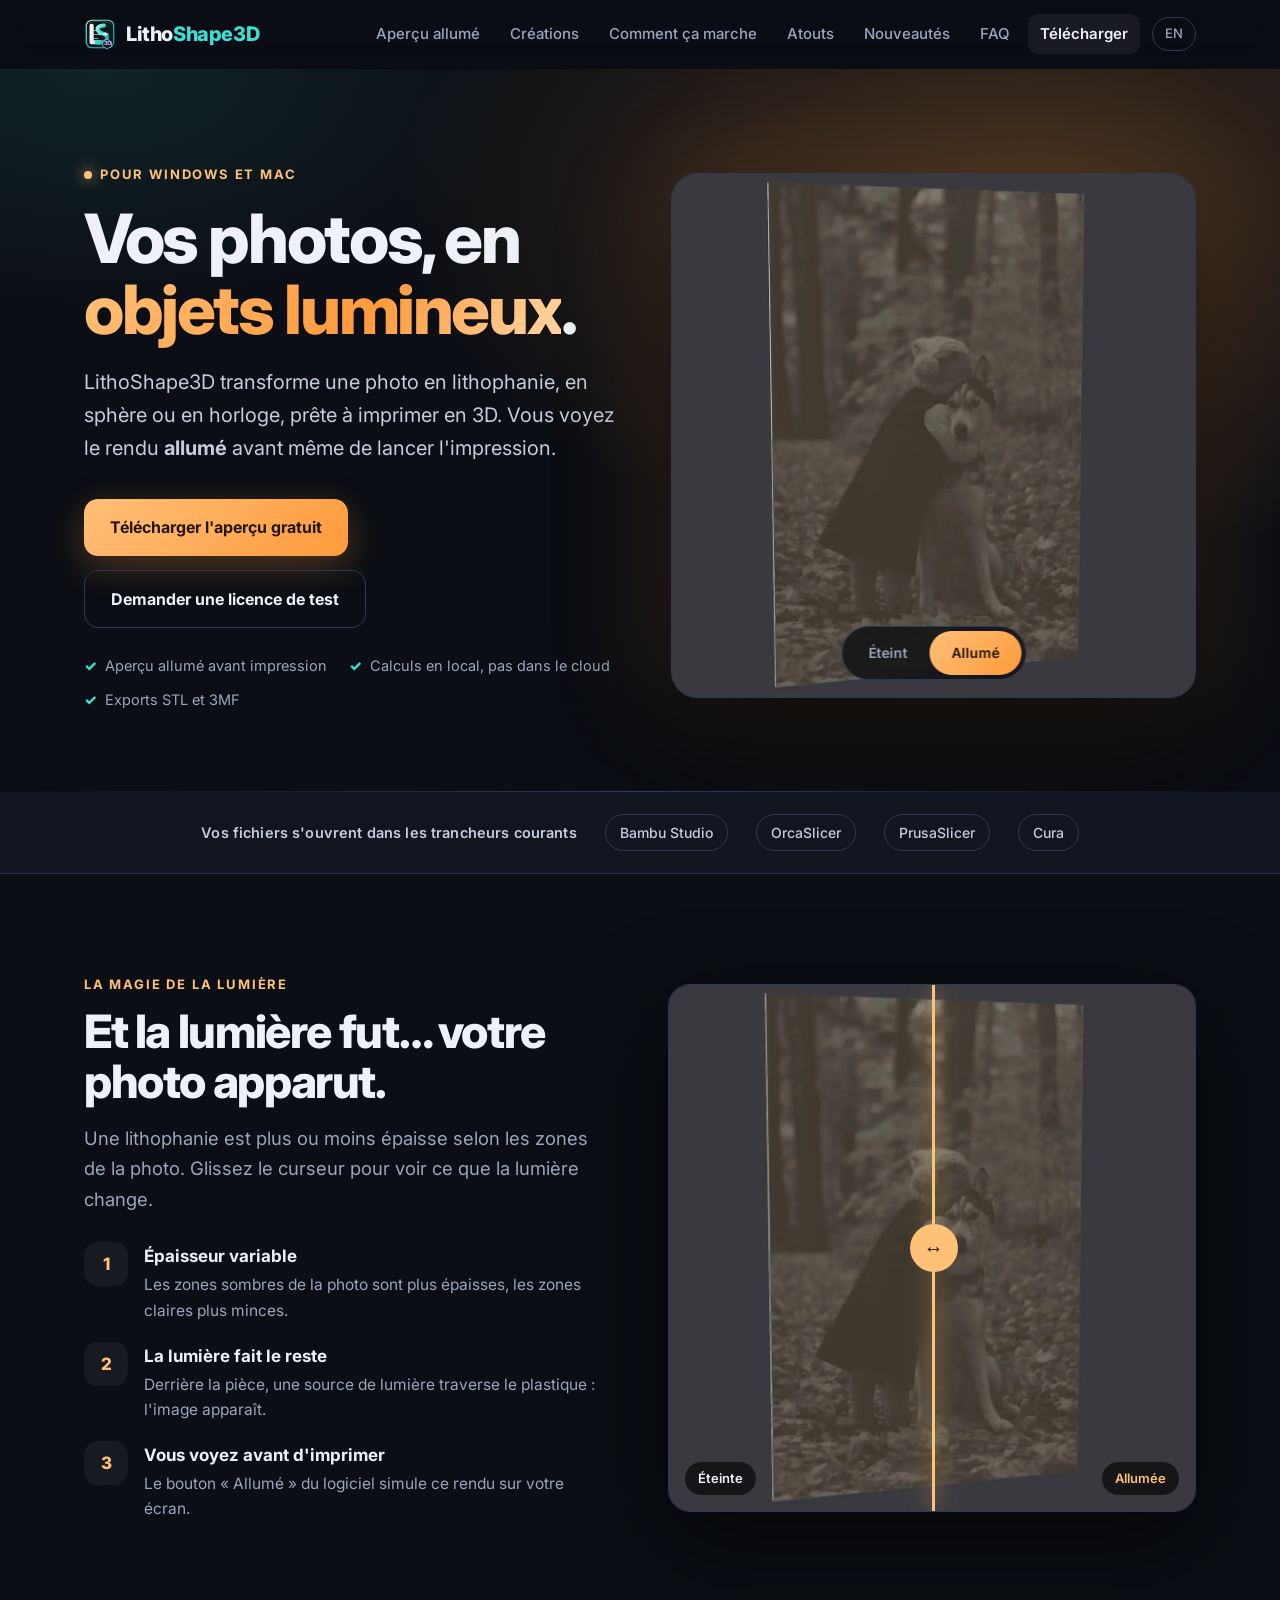
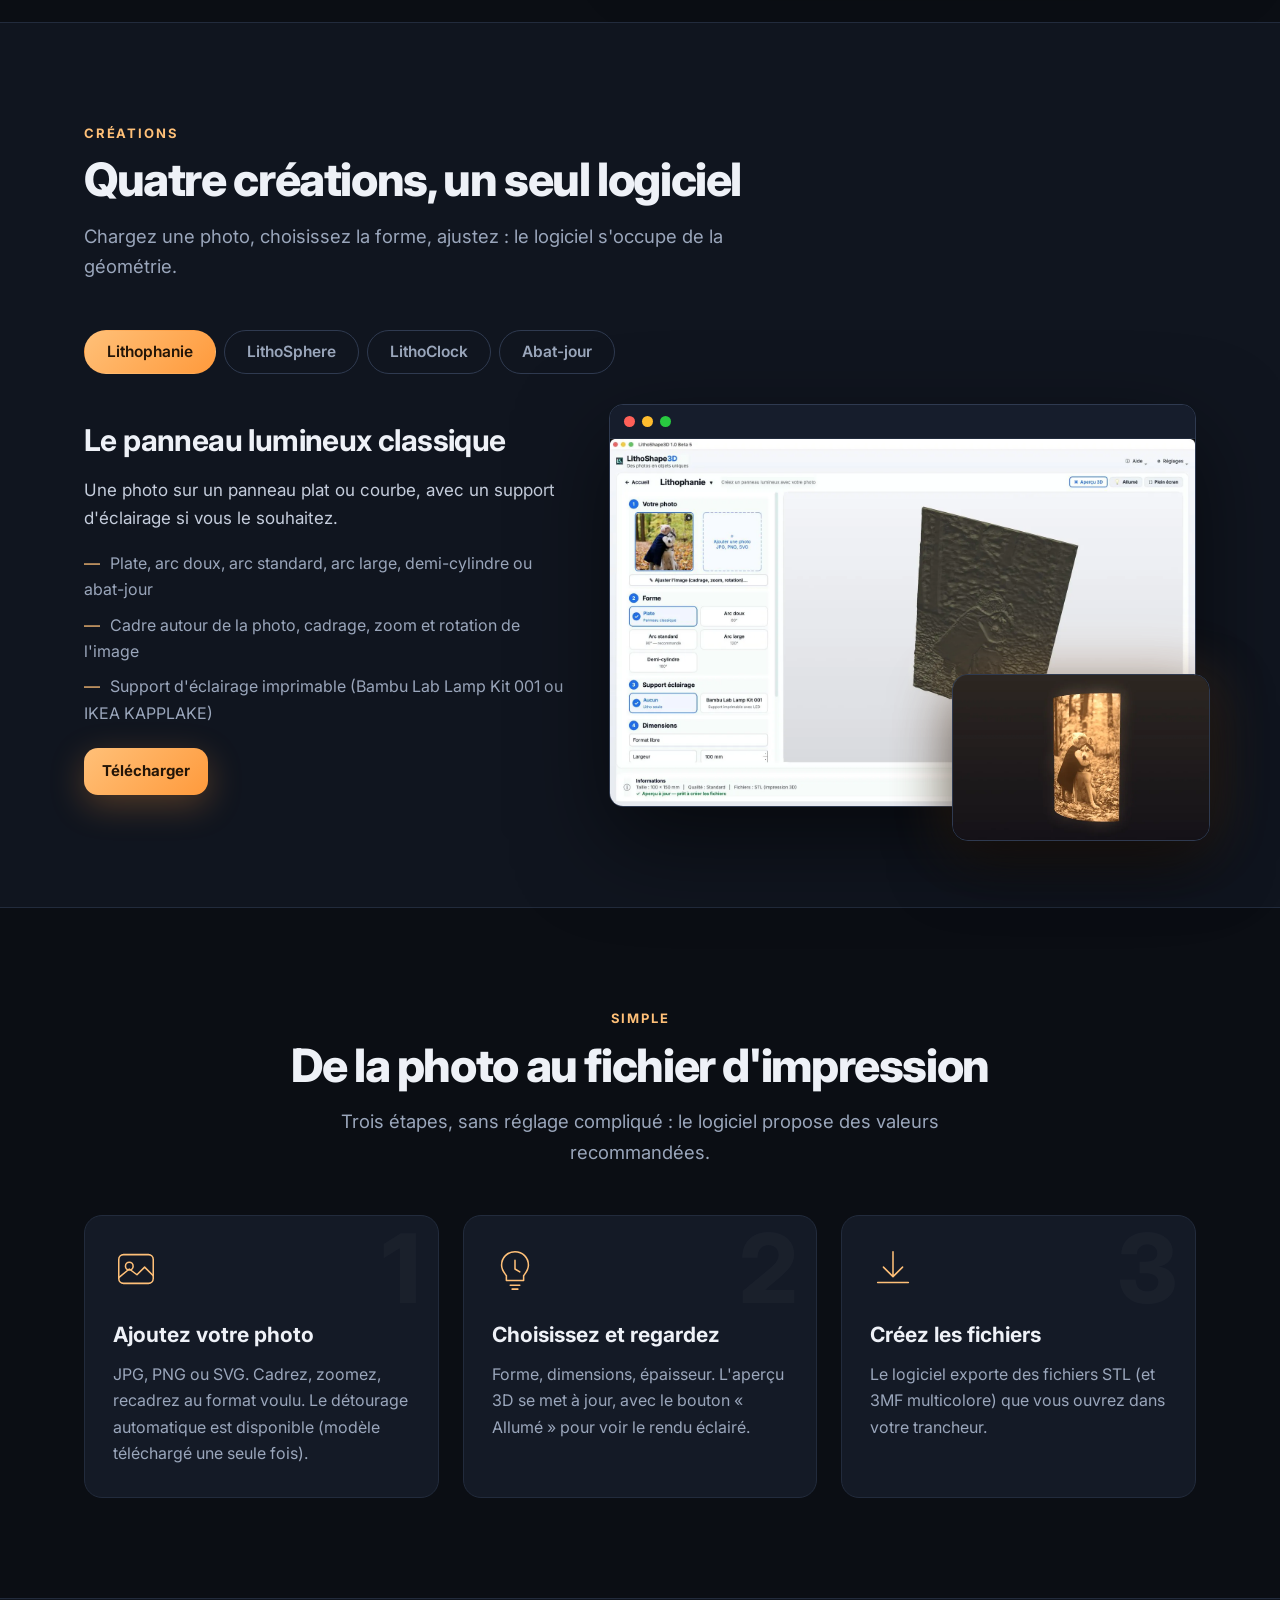
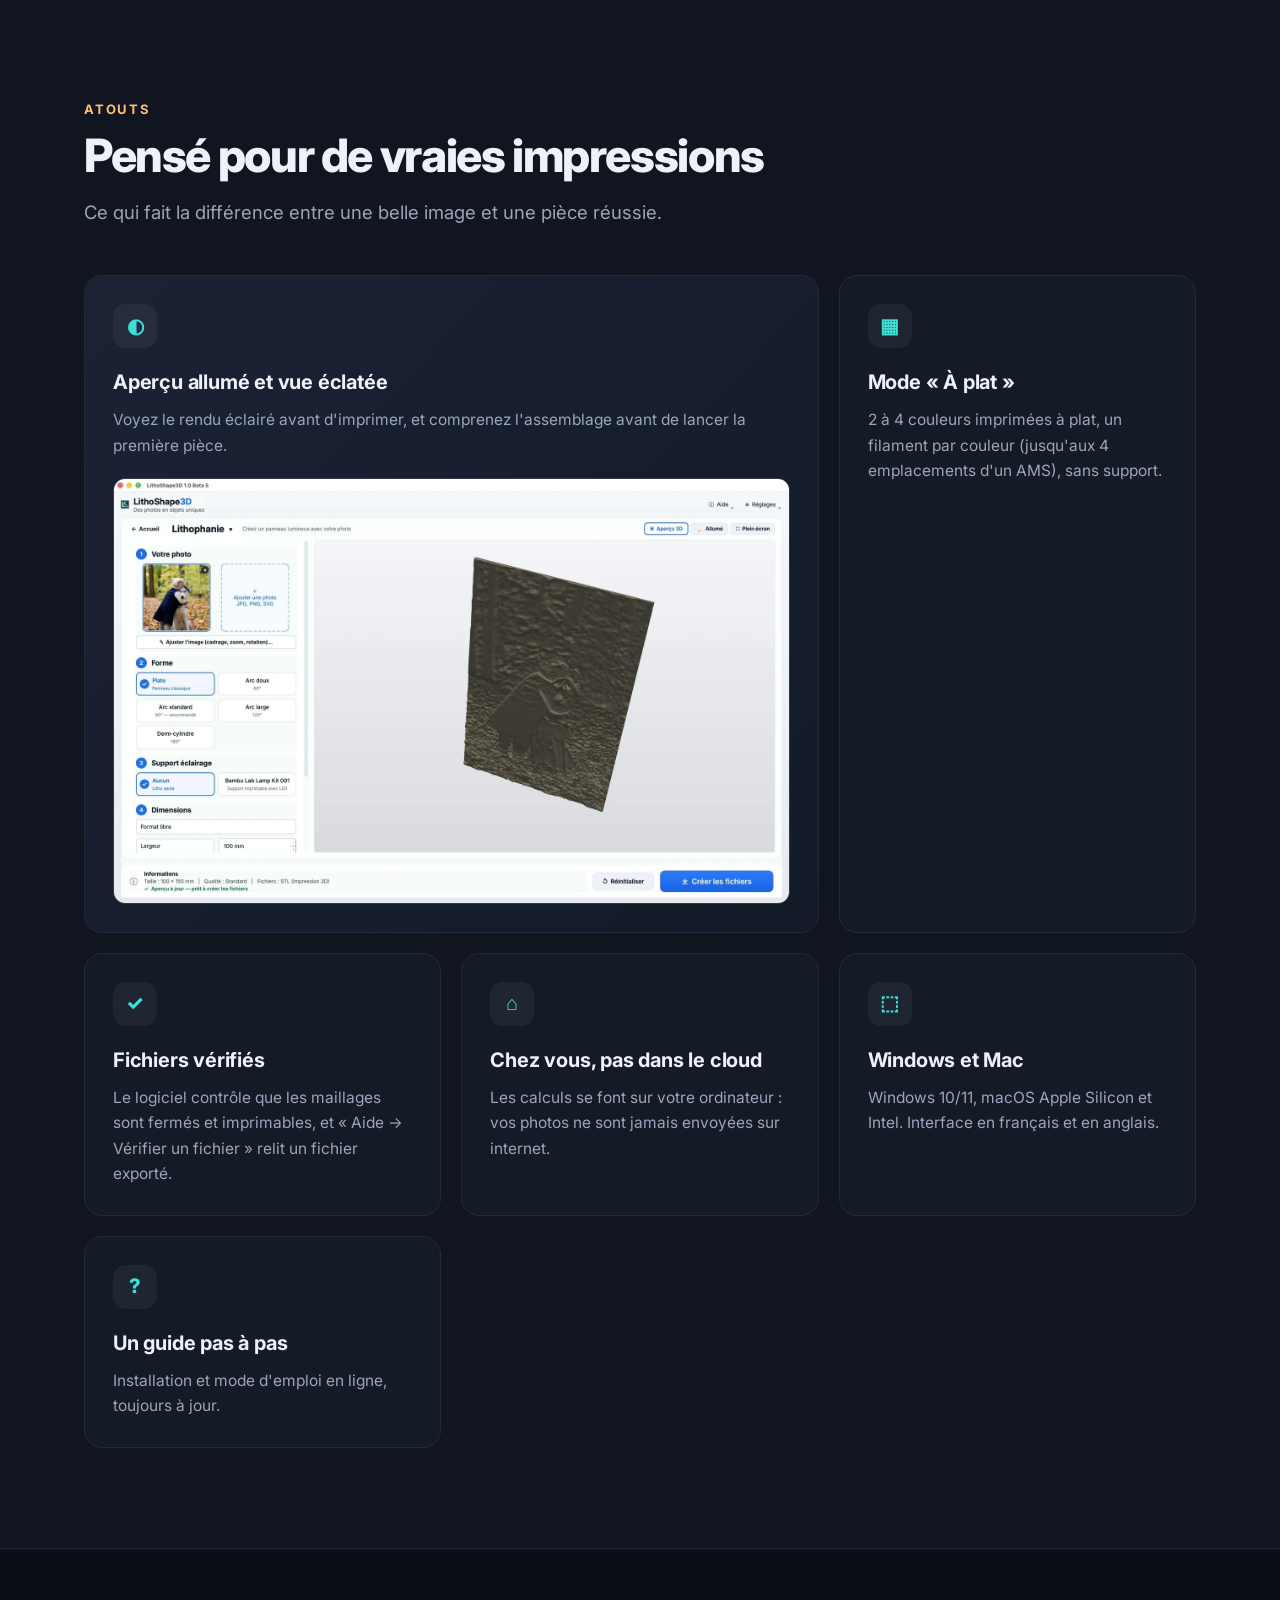
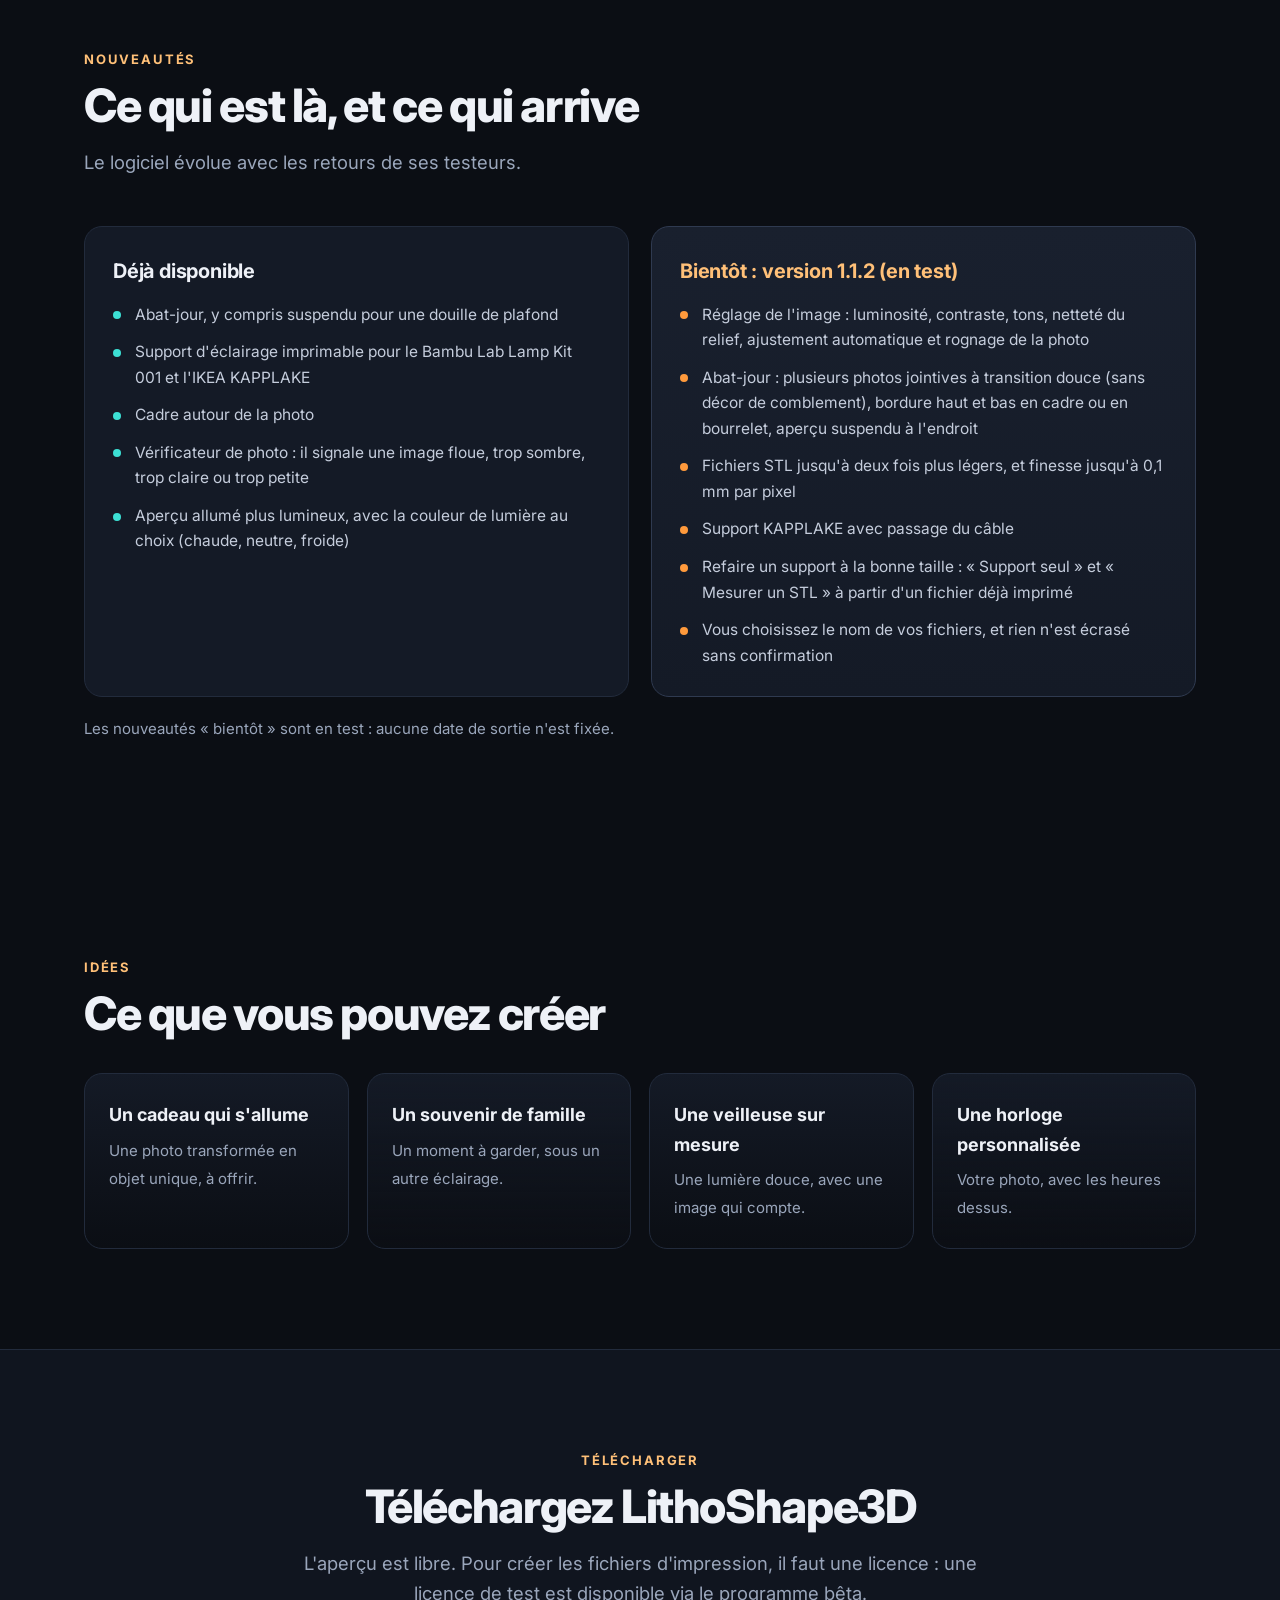
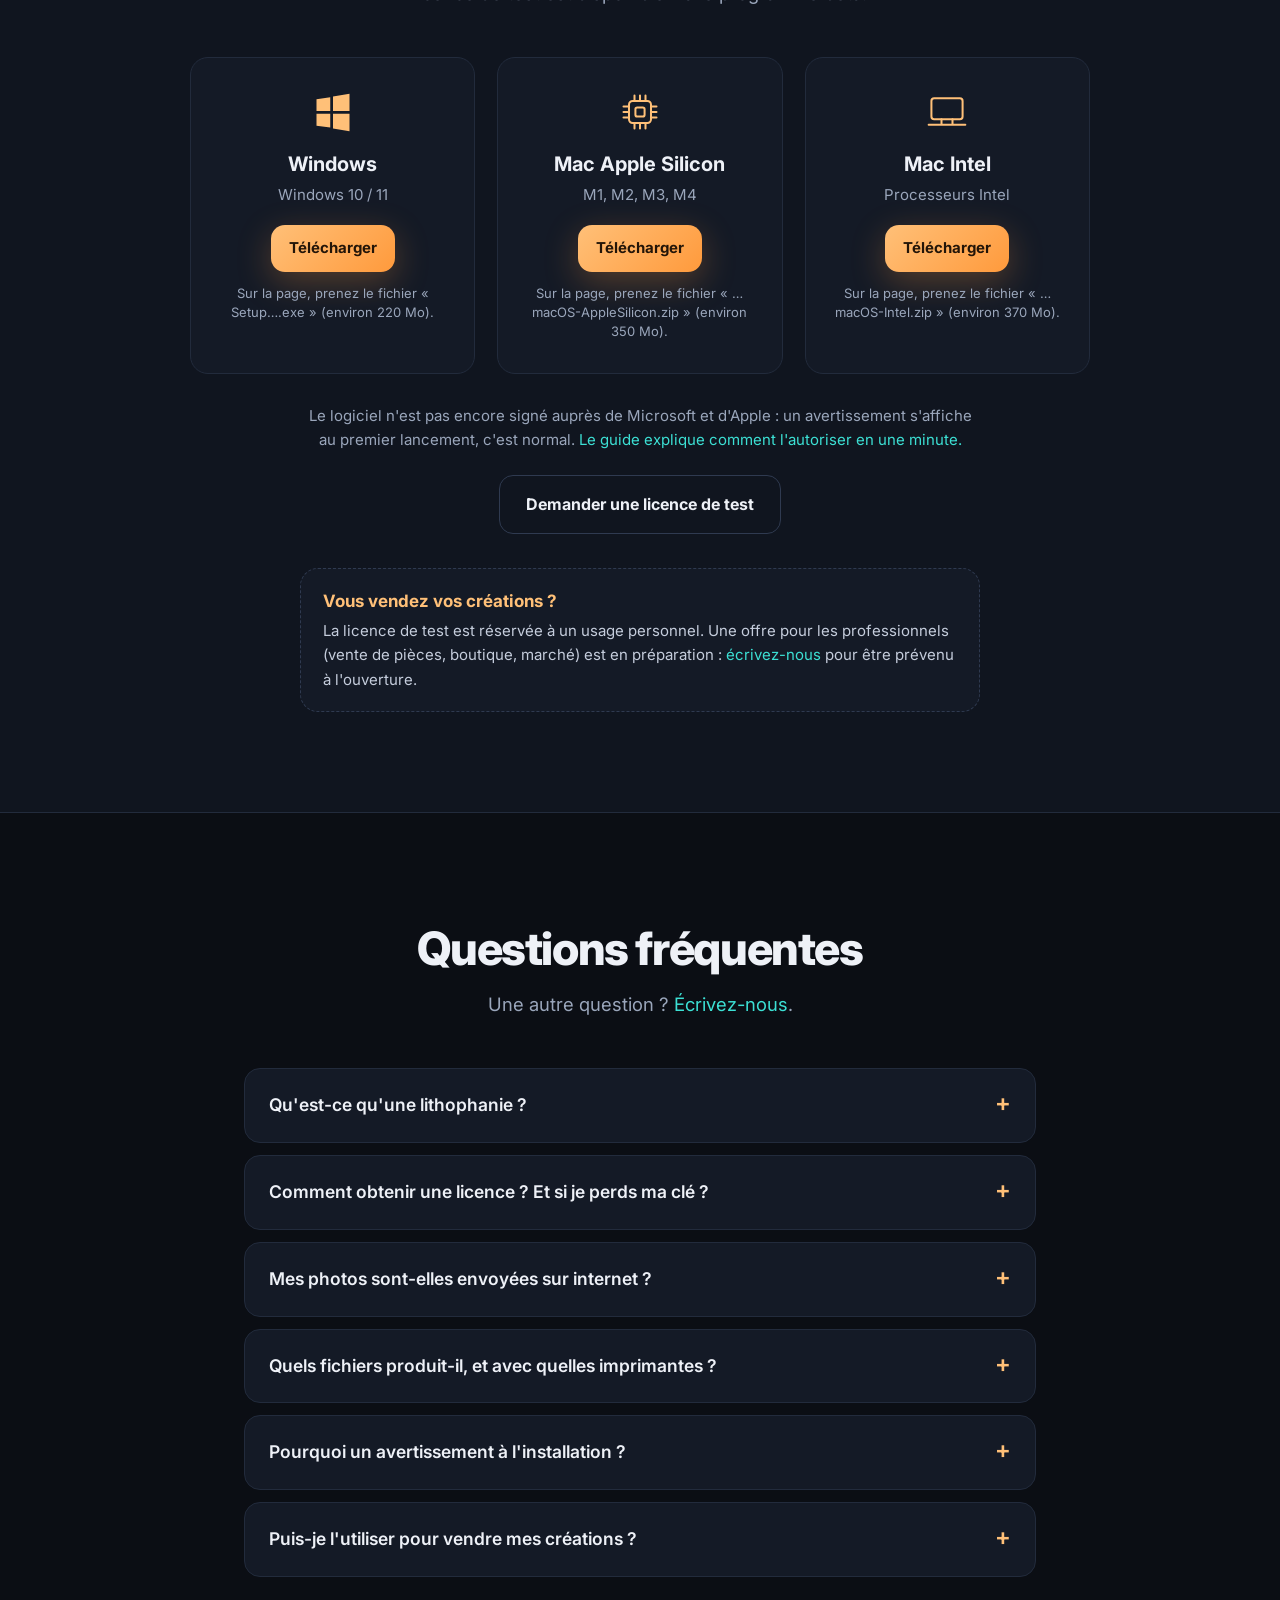
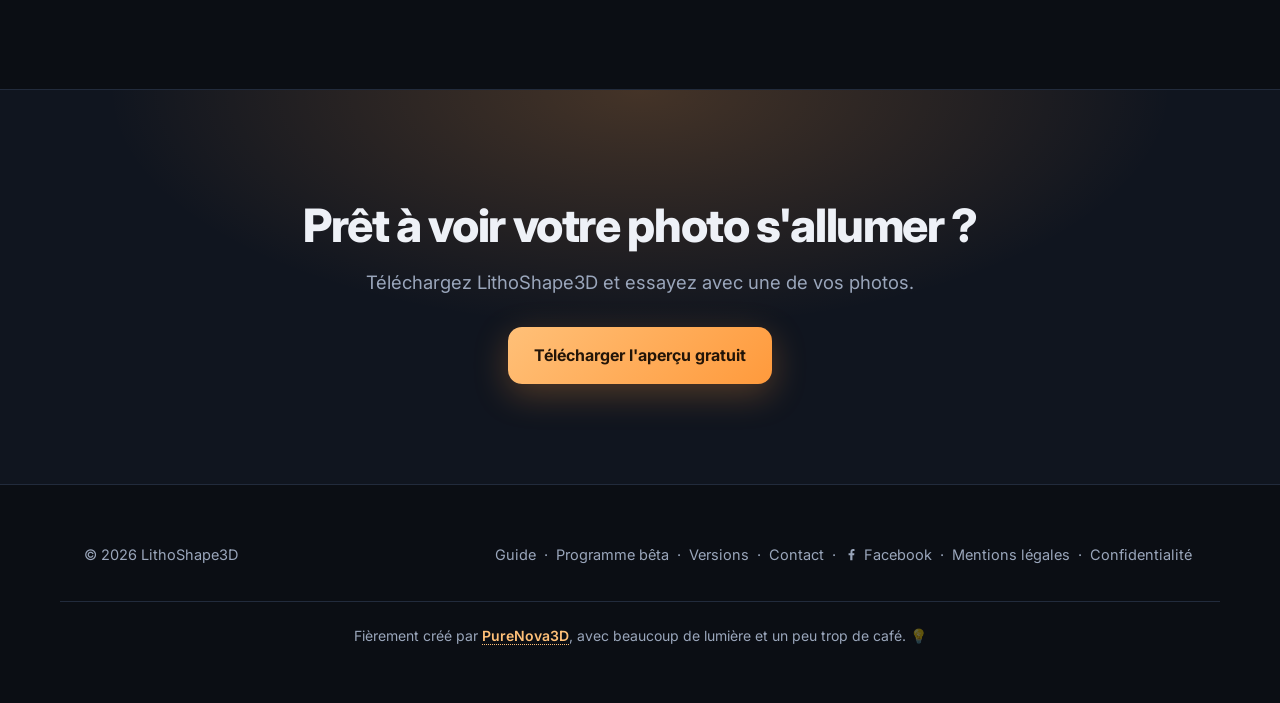
==== commit 772da075: "site : onglet Abat-jour (captures, FR/EN), quatre creations Co-Authored-By: Claude Sonnet 5.5 <norep" ====
--- a/index.html
+++ b/index.html
@@ -52,9 +52,9 @@
 </div></section>
 
 <section id="modules" class="alt"><div class="wrap">
-  <div class="rv"><div class="eyebrow">Créations</div><h2>Trois créations, un seul logiciel</h2><p class="sub">Chargez une photo, choisissez la forme, ajustez : le logiciel s'occupe de la géométrie.</p></div>
-  <div class="tabs rv" role="tablist"><button class="tab" role="tab" id="t-litho" aria-controls="p-litho" aria-selected="true" tabindex="0">Lithophanie</button><button class="tab" role="tab" id="t-sphere" aria-controls="p-sphere" aria-selected="false" tabindex="-1">LithoSphere</button><button class="tab" role="tab" id="t-clock" aria-controls="p-clock" aria-selected="false" tabindex="-1">LithoClock</button></div>
-  <div class="rv"><div class="panel on" id="p-litho" role="tabpanel" aria-labelledby="t-litho"><div><h3>Le panneau lumineux classique</h3><p>Une photo sur un panneau plat ou courbe, avec un support d'éclairage si vous le souhaitez.</p><ul><li>Plate, arc doux, arc standard, arc large, demi-cylindre ou abat-jour</li><li>Cadre autour de la photo, cadrage, zoom et rotation de l'image</li><li>Support d'éclairage imprimable (Bambu Lab Lamp Kit 001 ou IKEA KAPPLAKE)</li></ul><a class="btn small" href="#telecharger">Télécharger</a></div><div class="shot"><div class="win"><div class="tb"><i></i><i></i><i></i></div><picture><source srcset="assets/img/app-lithophanie.webp" type="image/webp"><img src="assets/img/app-lithophanie.jpg" width="1600" height="1004" alt="Capture du logiciel : lithophanie et aperçu 3D" loading="lazy" decoding="async"></picture></div><div class="prod"><picture><source srcset="assets/img/lithophanie.webp" type="image/webp"><img src="assets/img/lithophanie.jpg" width="960" height="620" alt="Lithophanie lumineuse" loading="lazy" decoding="async"></picture></div></div></div><div class="panel" id="p-sphere" role="tabpanel" aria-labelledby="t-sphere"><div><h3>Une sphère qui s'allume</h3><p>Une ou plusieurs photos sur une sphère lumineuse, avec chapeau, rehausse et socle.</p><ul><li>Placement automatique de plusieurs photos</li><li>Chapeaux, rehausse et socle à imprimer</li><li>Aperçu allumé et vue éclatée pour l'assemblage</li></ul><a class="btn small" href="#telecharger">Télécharger</a></div><div class="shot"><div class="win"><div class="tb"><i></i><i></i><i></i></div><picture><source srcset="assets/img/app-lithosphere.webp" type="image/webp"><img src="assets/img/app-lithosphere.jpg" width="1600" height="1004" alt="Capture du logiciel : LithoSphere" loading="lazy" decoding="async"></picture></div><div class="prod"><picture><source srcset="assets/img/lithosphere.webp" type="image/webp"><img src="assets/img/lithosphere.jpg" width="960" height="620" alt="Sphère lumineuse avec une photo" loading="lazy" decoding="async"></picture></div></div></div><div class="panel" id="p-clock" role="tabpanel" aria-labelledby="t-clock"><div><h3>Une horloge à votre image</h3><p>Une horloge réalisée à partir de votre photo : chiffres, boîtier et cadre.</p><ul><li>Chiffres clairs ou sombres</li><li>En relief lumineux, ou à plat en plusieurs couleurs</li><li>Boîtier et cadre inclus</li></ul><a class="btn small" href="#telecharger">Télécharger</a></div><div class="shot"><div class="win"><div class="tb"><i></i><i></i><i></i></div><picture><source srcset="assets/img/app-lithoclock.webp" type="image/webp"><img src="assets/img/app-lithoclock.jpg" width="1600" height="1004" alt="Capture du logiciel : LithoClock" loading="lazy" decoding="async"></picture></div><div class="prod"><picture><source srcset="assets/img/lithoclock.webp" type="image/webp"><img src="assets/img/lithoclock.jpg" width="960" height="620" alt="Horloge photo avec chiffres" loading="lazy" decoding="async"></picture></div></div></div></div>
+  <div class="rv"><div class="eyebrow">Créations</div><h2>Quatre créations, un seul logiciel</h2><p class="sub">Chargez une photo, choisissez la forme, ajustez : le logiciel s'occupe de la géométrie.</p></div>
+  <div class="tabs rv" role="tablist"><button class="tab" role="tab" id="t-litho" aria-controls="p-litho" aria-selected="true" tabindex="0">Lithophanie</button><button class="tab" role="tab" id="t-sphere" aria-controls="p-sphere" aria-selected="false" tabindex="-1">LithoSphere</button><button class="tab" role="tab" id="t-clock" aria-controls="p-clock" aria-selected="false" tabindex="-1">LithoClock</button><button class="tab" role="tab" id="t-lamp" aria-controls="p-lamp" aria-selected="false" tabindex="-1">Abat-jour</button></div>
+  <div class="rv"><div class="panel on" id="p-litho" role="tabpanel" aria-labelledby="t-litho"><div><h3>Le panneau lumineux classique</h3><p>Une photo sur un panneau plat ou courbe, avec un support d'éclairage si vous le souhaitez.</p><ul><li>Plate, arc doux, arc standard, arc large, demi-cylindre ou abat-jour</li><li>Cadre autour de la photo, cadrage, zoom et rotation de l'image</li><li>Support d'éclairage imprimable (Bambu Lab Lamp Kit 001 ou IKEA KAPPLAKE)</li></ul><a class="btn small" href="#telecharger">Télécharger</a></div><div class="shot"><div class="win"><div class="tb"><i></i><i></i><i></i></div><picture><source srcset="assets/img/app-lithophanie.webp" type="image/webp"><img src="assets/img/app-lithophanie.jpg" width="1600" height="1004" alt="Capture du logiciel : lithophanie et aperçu 3D" loading="lazy" decoding="async"></picture></div><div class="prod"><picture><source srcset="assets/img/lithophanie.webp" type="image/webp"><img src="assets/img/lithophanie.jpg" width="960" height="620" alt="Lithophanie lumineuse" loading="lazy" decoding="async"></picture></div></div></div><div class="panel" id="p-sphere" role="tabpanel" aria-labelledby="t-sphere"><div><h3>Une sphère qui s'allume</h3><p>Une ou plusieurs photos sur une sphère lumineuse, avec chapeau, rehausse et socle.</p><ul><li>Placement automatique de plusieurs photos</li><li>Chapeaux, rehausse et socle à imprimer</li><li>Aperçu allumé et vue éclatée pour l'assemblage</li></ul><a class="btn small" href="#telecharger">Télécharger</a></div><div class="shot"><div class="win"><div class="tb"><i></i><i></i><i></i></div><picture><source srcset="assets/img/app-lithosphere.webp" type="image/webp"><img src="assets/img/app-lithosphere.jpg" width="1600" height="1004" alt="Capture du logiciel : LithoSphere" loading="lazy" decoding="async"></picture></div><div class="prod"><picture><source srcset="assets/img/lithosphere.webp" type="image/webp"><img src="assets/img/lithosphere.jpg" width="960" height="620" alt="Sphère lumineuse avec une photo" loading="lazy" decoding="async"></picture></div></div></div><div class="panel" id="p-clock" role="tabpanel" aria-labelledby="t-clock"><div><h3>Une horloge à votre image</h3><p>Une horloge réalisée à partir de votre photo : chiffres, boîtier et cadre.</p><ul><li>Chiffres clairs ou sombres</li><li>En relief lumineux, ou à plat en plusieurs couleurs</li><li>Boîtier et cadre inclus</li></ul><a class="btn small" href="#telecharger">Télécharger</a></div><div class="shot"><div class="win"><div class="tb"><i></i><i></i><i></i></div><picture><source srcset="assets/img/app-lithoclock.webp" type="image/webp"><img src="assets/img/app-lithoclock.jpg" width="1600" height="1004" alt="Capture du logiciel : LithoClock" loading="lazy" decoding="async"></picture></div><div class="prod"><picture><source srcset="assets/img/lithoclock.webp" type="image/webp"><img src="assets/img/lithoclock.jpg" width="960" height="620" alt="Horloge photo avec chiffres" loading="lazy" decoding="async"></picture></div></div></div><div class="panel" id="p-lamp" role="tabpanel" aria-labelledby="t-lamp"><div><h3>Un abat-jour qui s'allume</h3><p>Une photo sur un cylindre complet à 360°, à poser sur une douille ou à suspendre.</p><ul><li>Diamètre et hauteur au choix, douille E14, E27 ou sur mesure</li><li>Version suspendue (douille en haut) avec photo dans le bon sens</li><li>En test (version 1.1.2) : plusieurs photos jointives et bordure haut et bas</li></ul><a class="btn small" href="#telecharger">Télécharger</a></div><div class="shot"><div class="win"><div class="tb"><i></i><i></i><i></i></div><picture><source srcset="assets/img/app-abatjour.webp" type="image/webp"><img src="assets/img/app-abatjour.jpg" width="1600" height="1004" alt="Capture du logiciel : abat-jour" loading="lazy" decoding="async"></picture></div><div class="prod"><picture><source srcset="assets/img/abatjour.webp" type="image/webp"><img src="assets/img/abatjour.jpg" width="960" height="620" alt="Abat-jour lumineux avec une photo" loading="lazy" decoding="async"></picture></div></div></div></div>
 </div></section>
 
 <section id="comment"><div class="wrap">
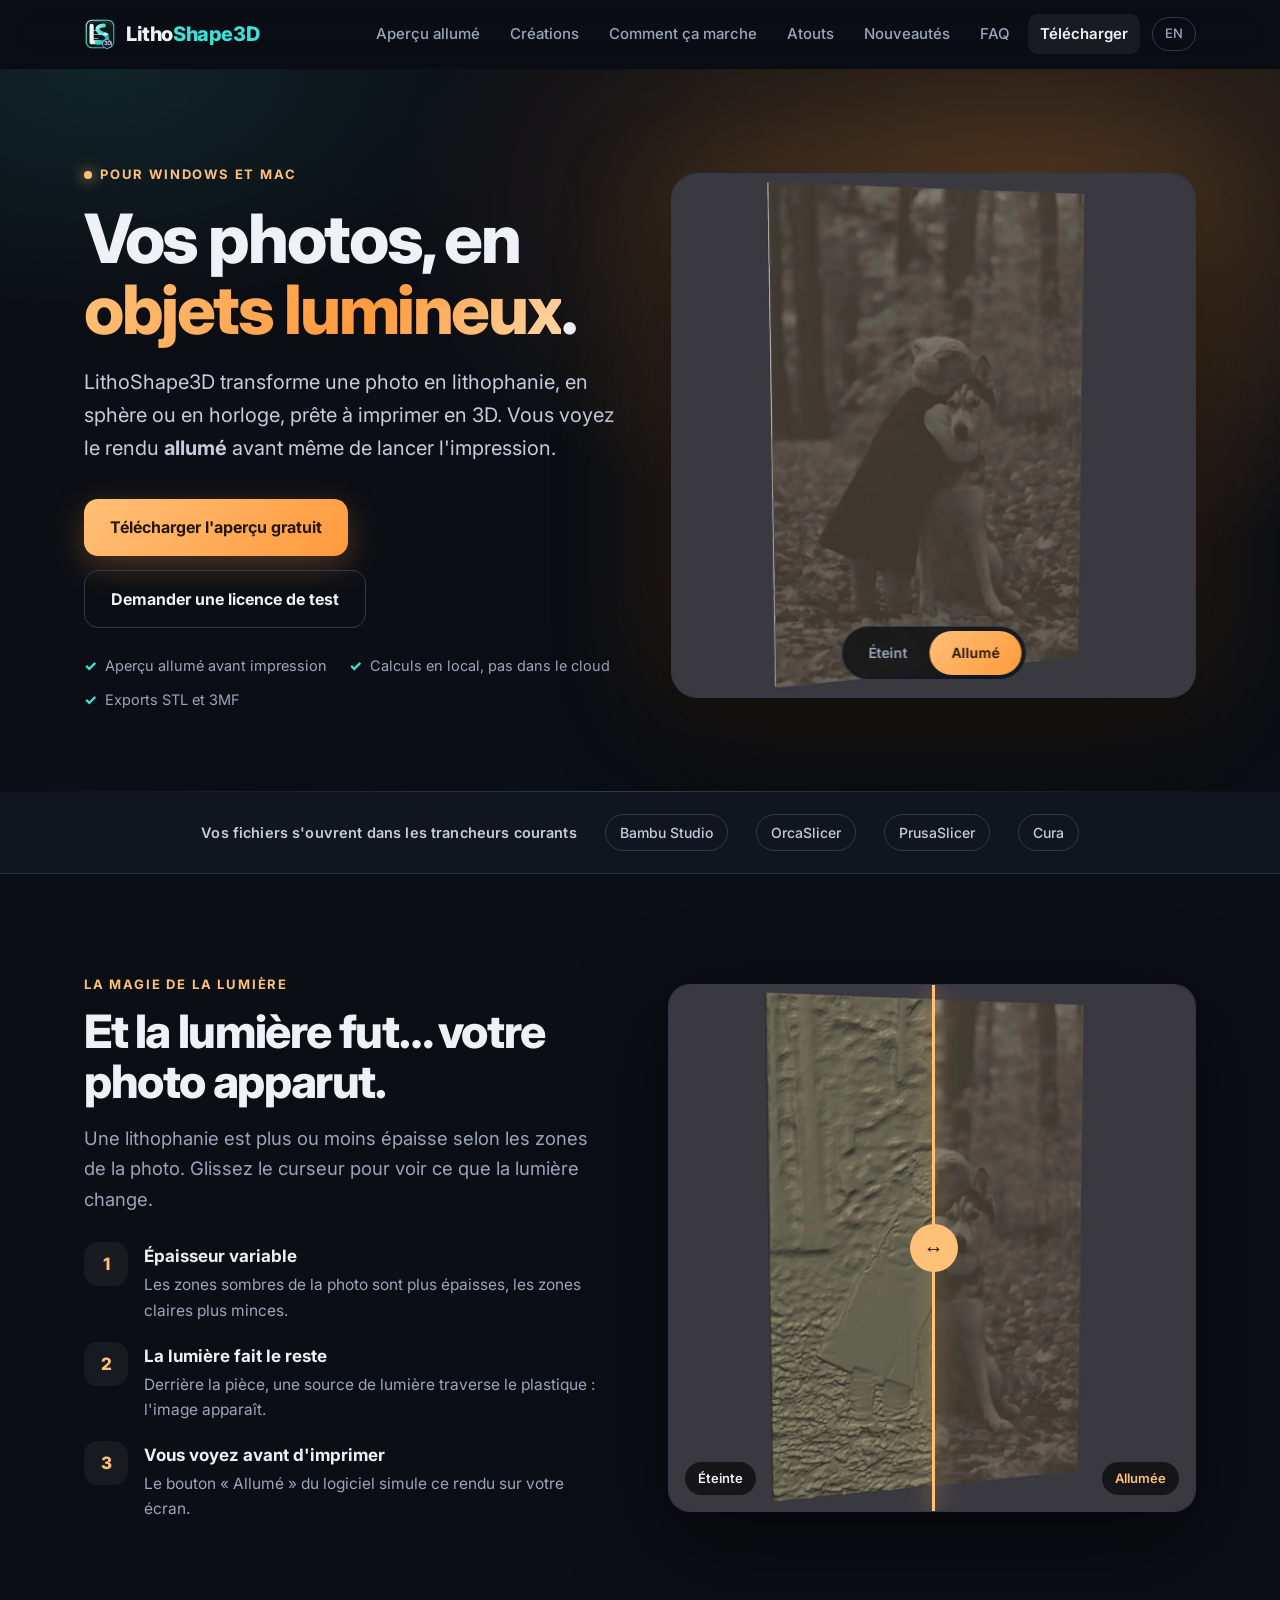
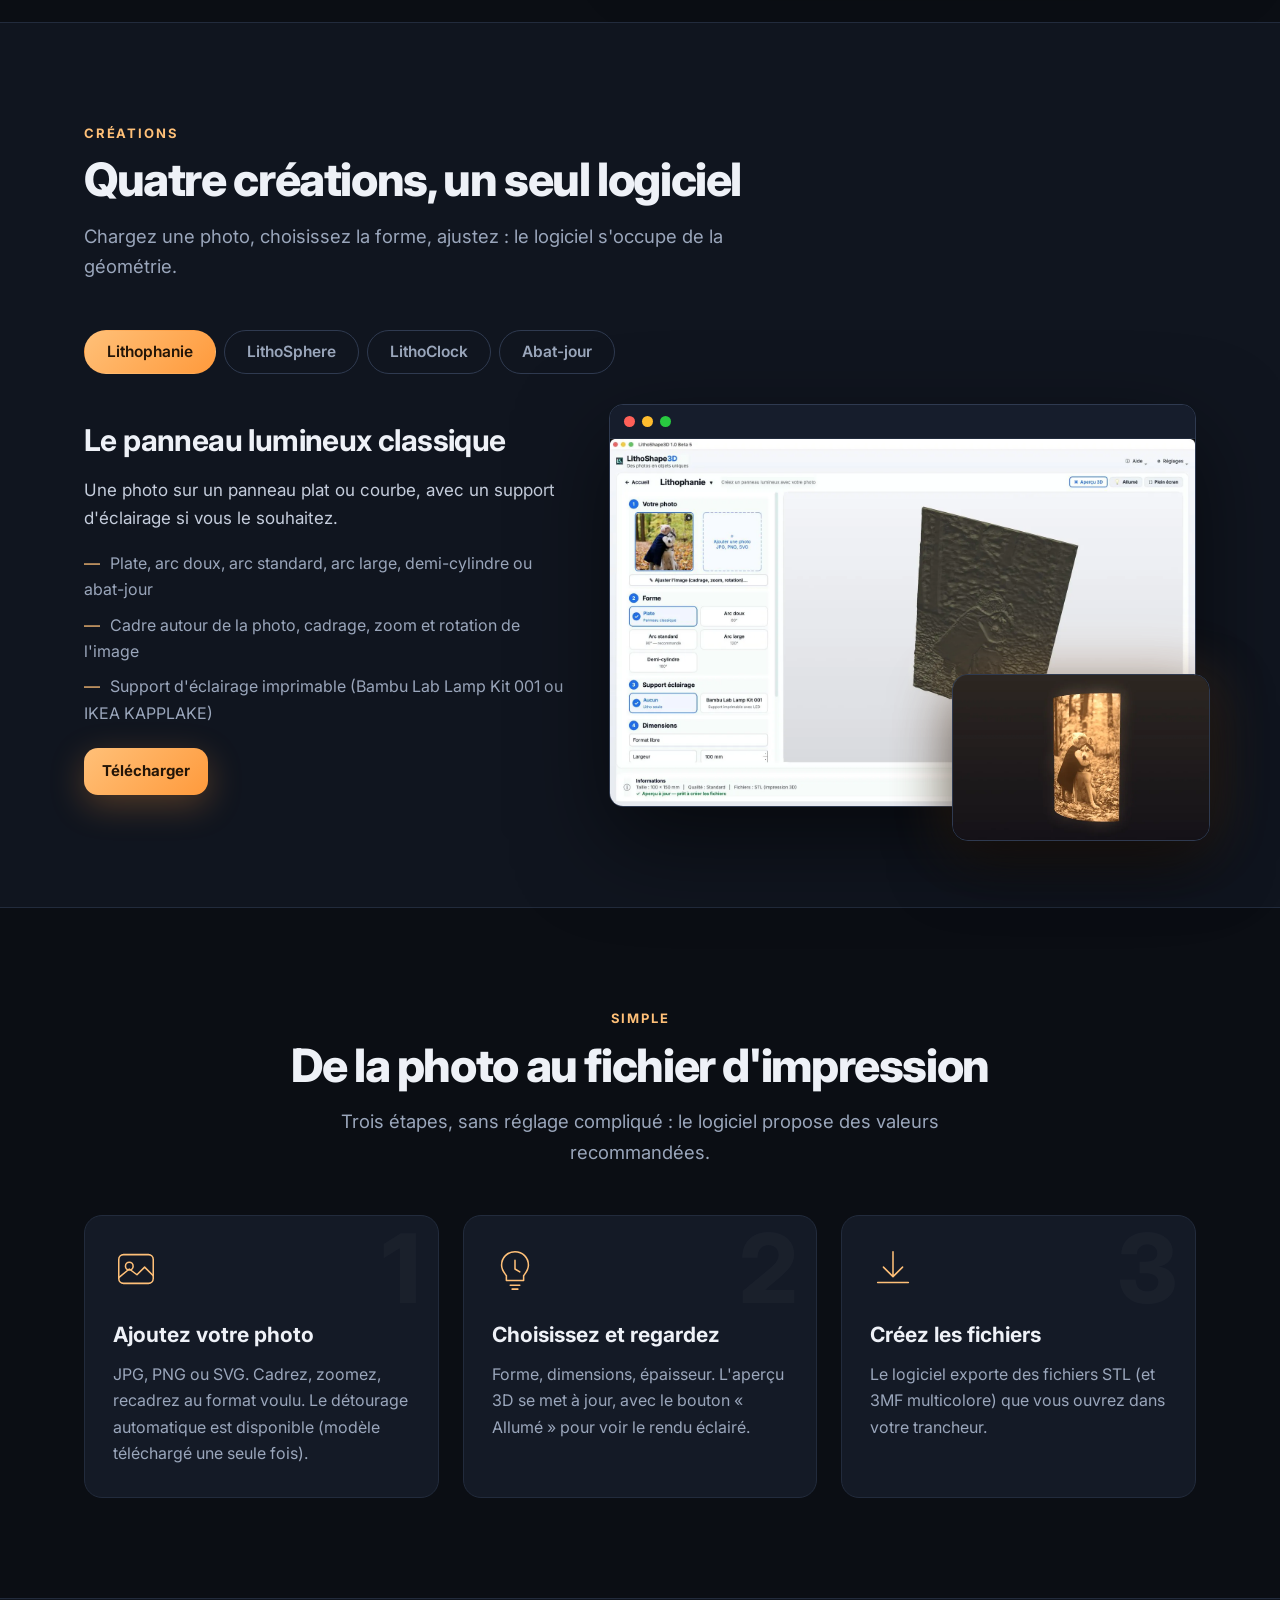
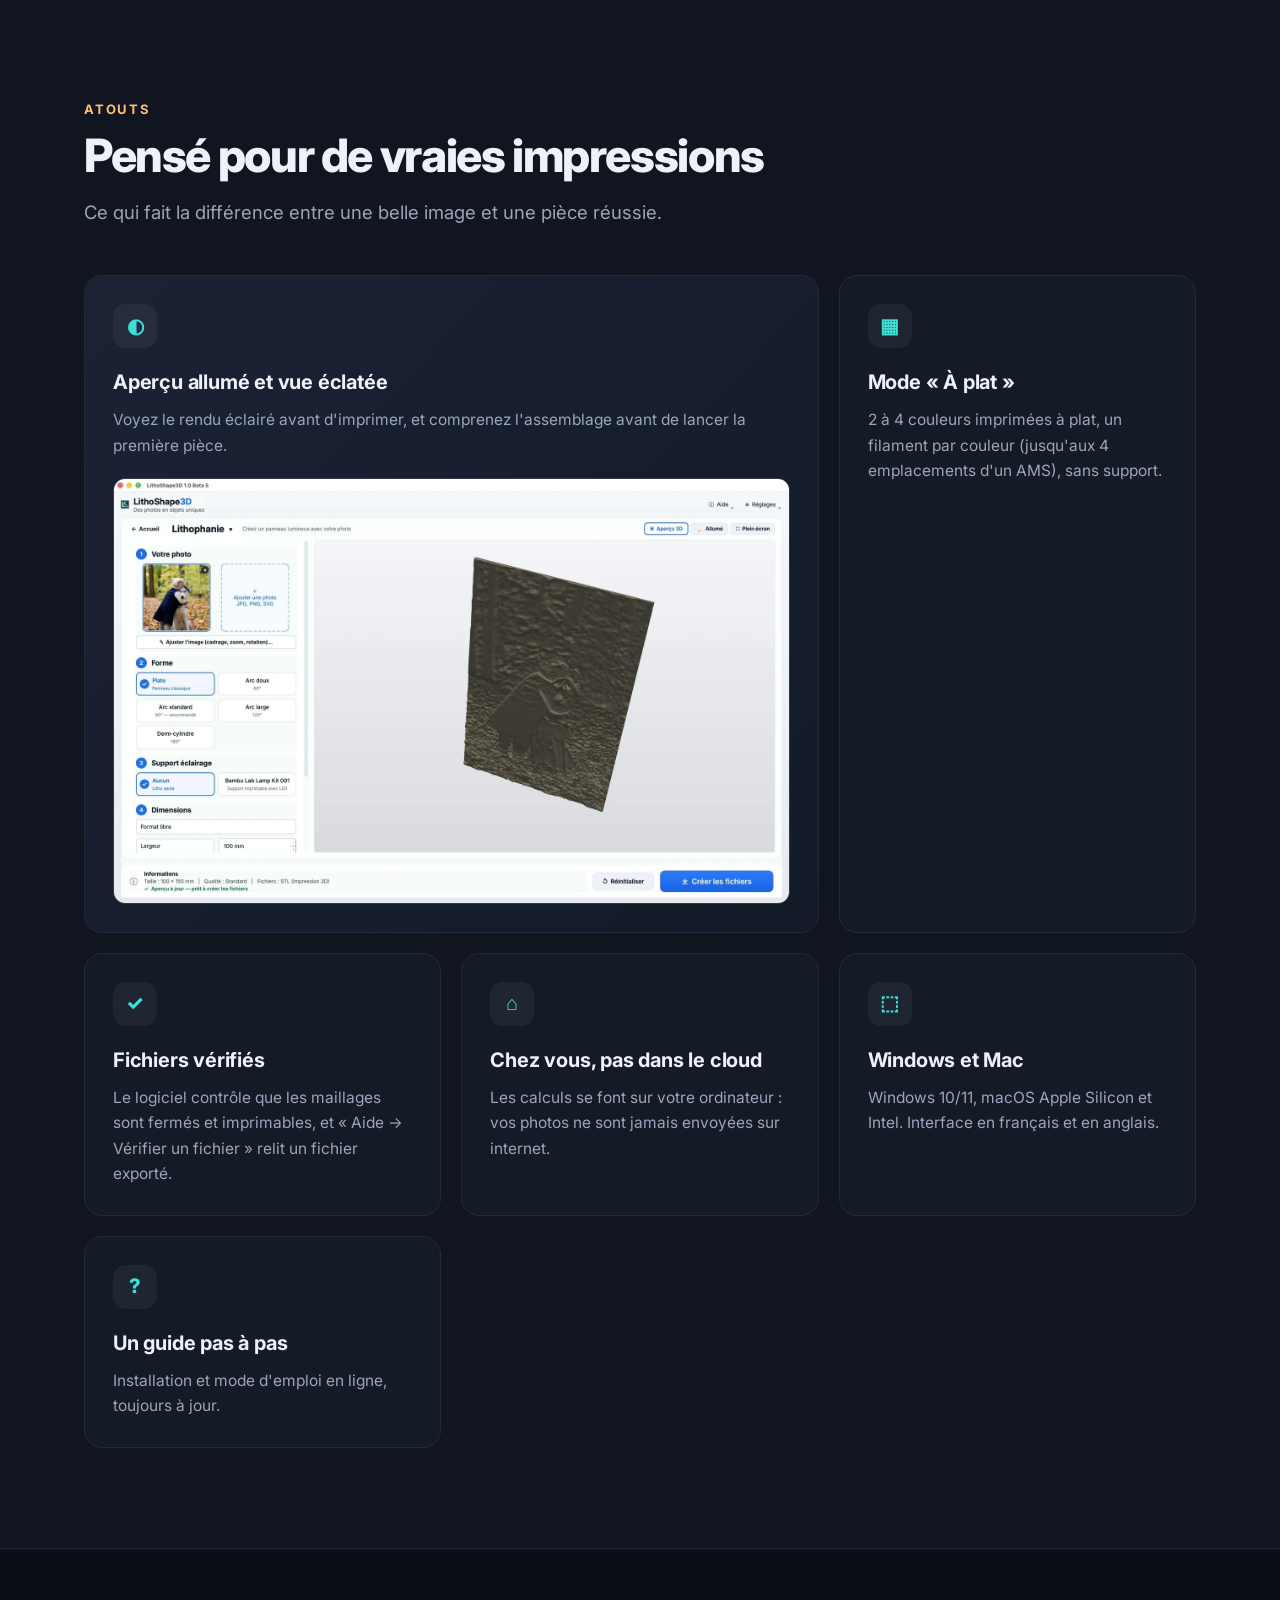
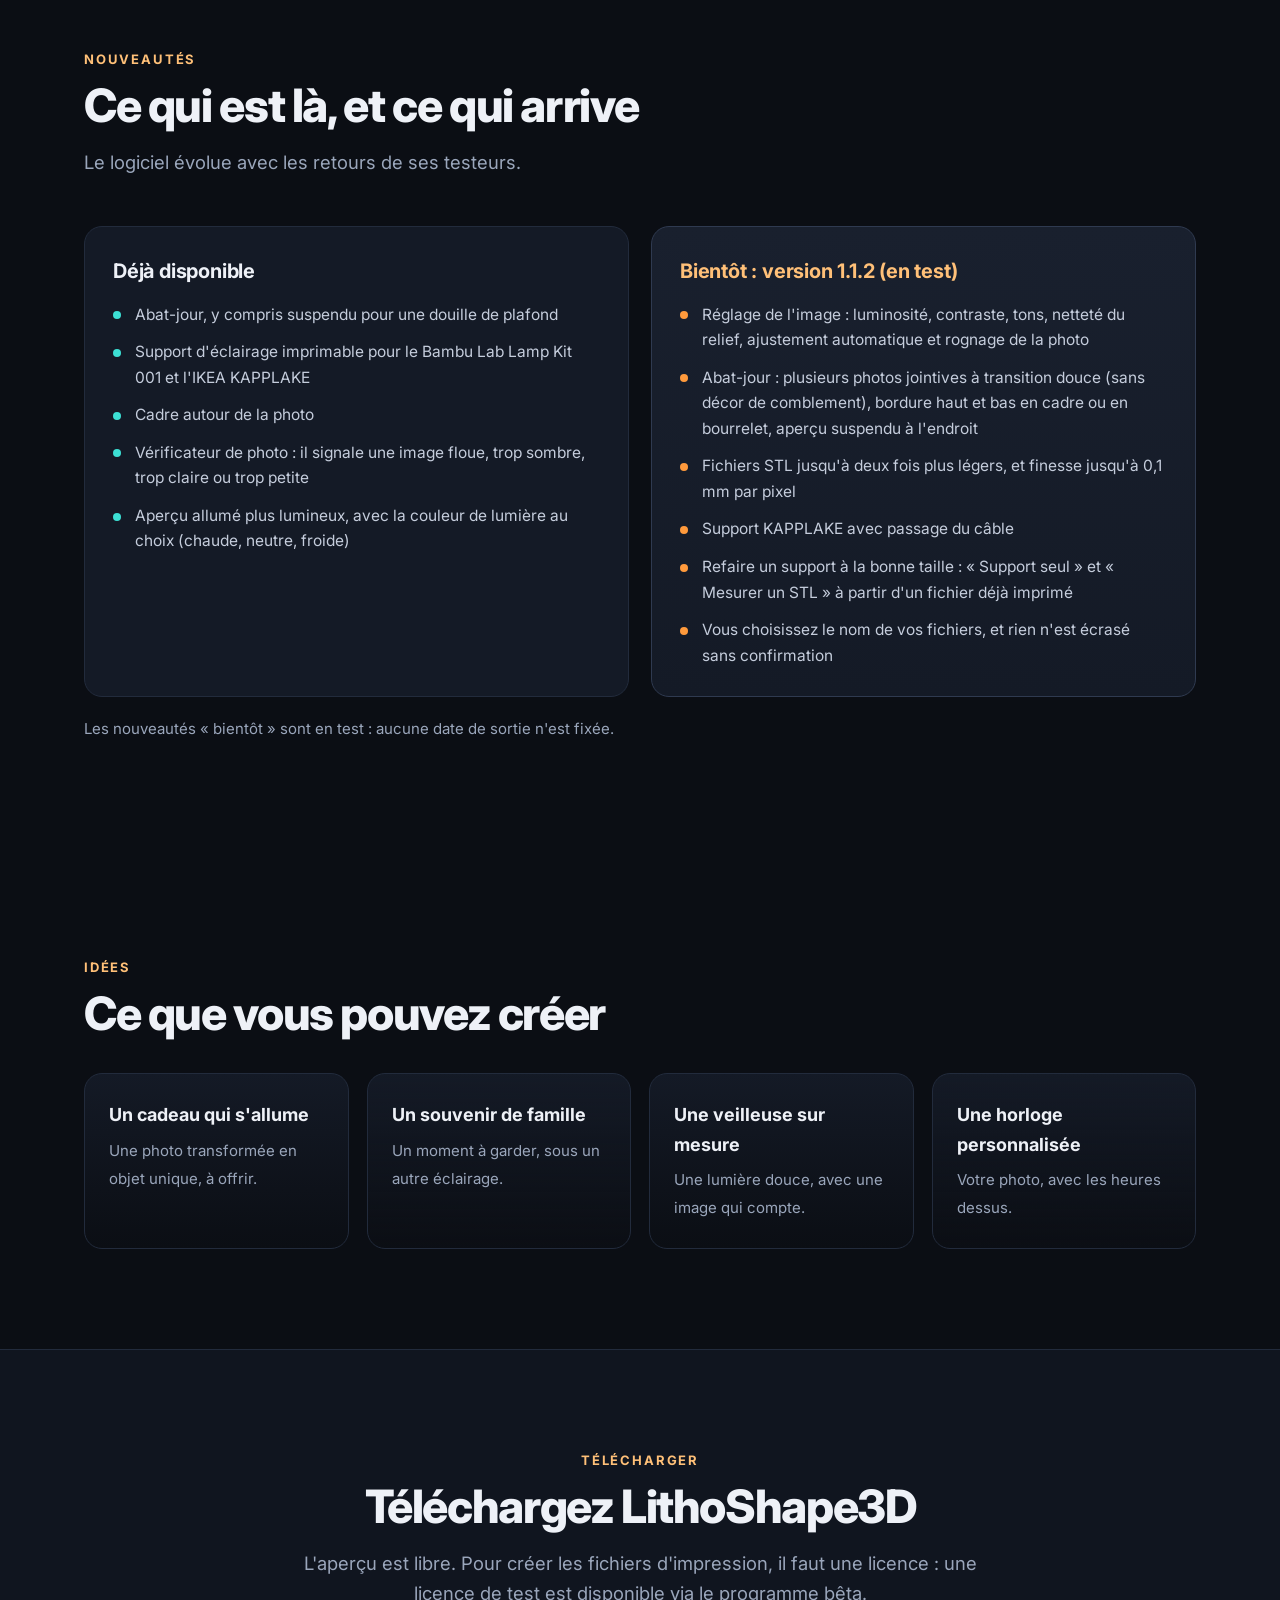
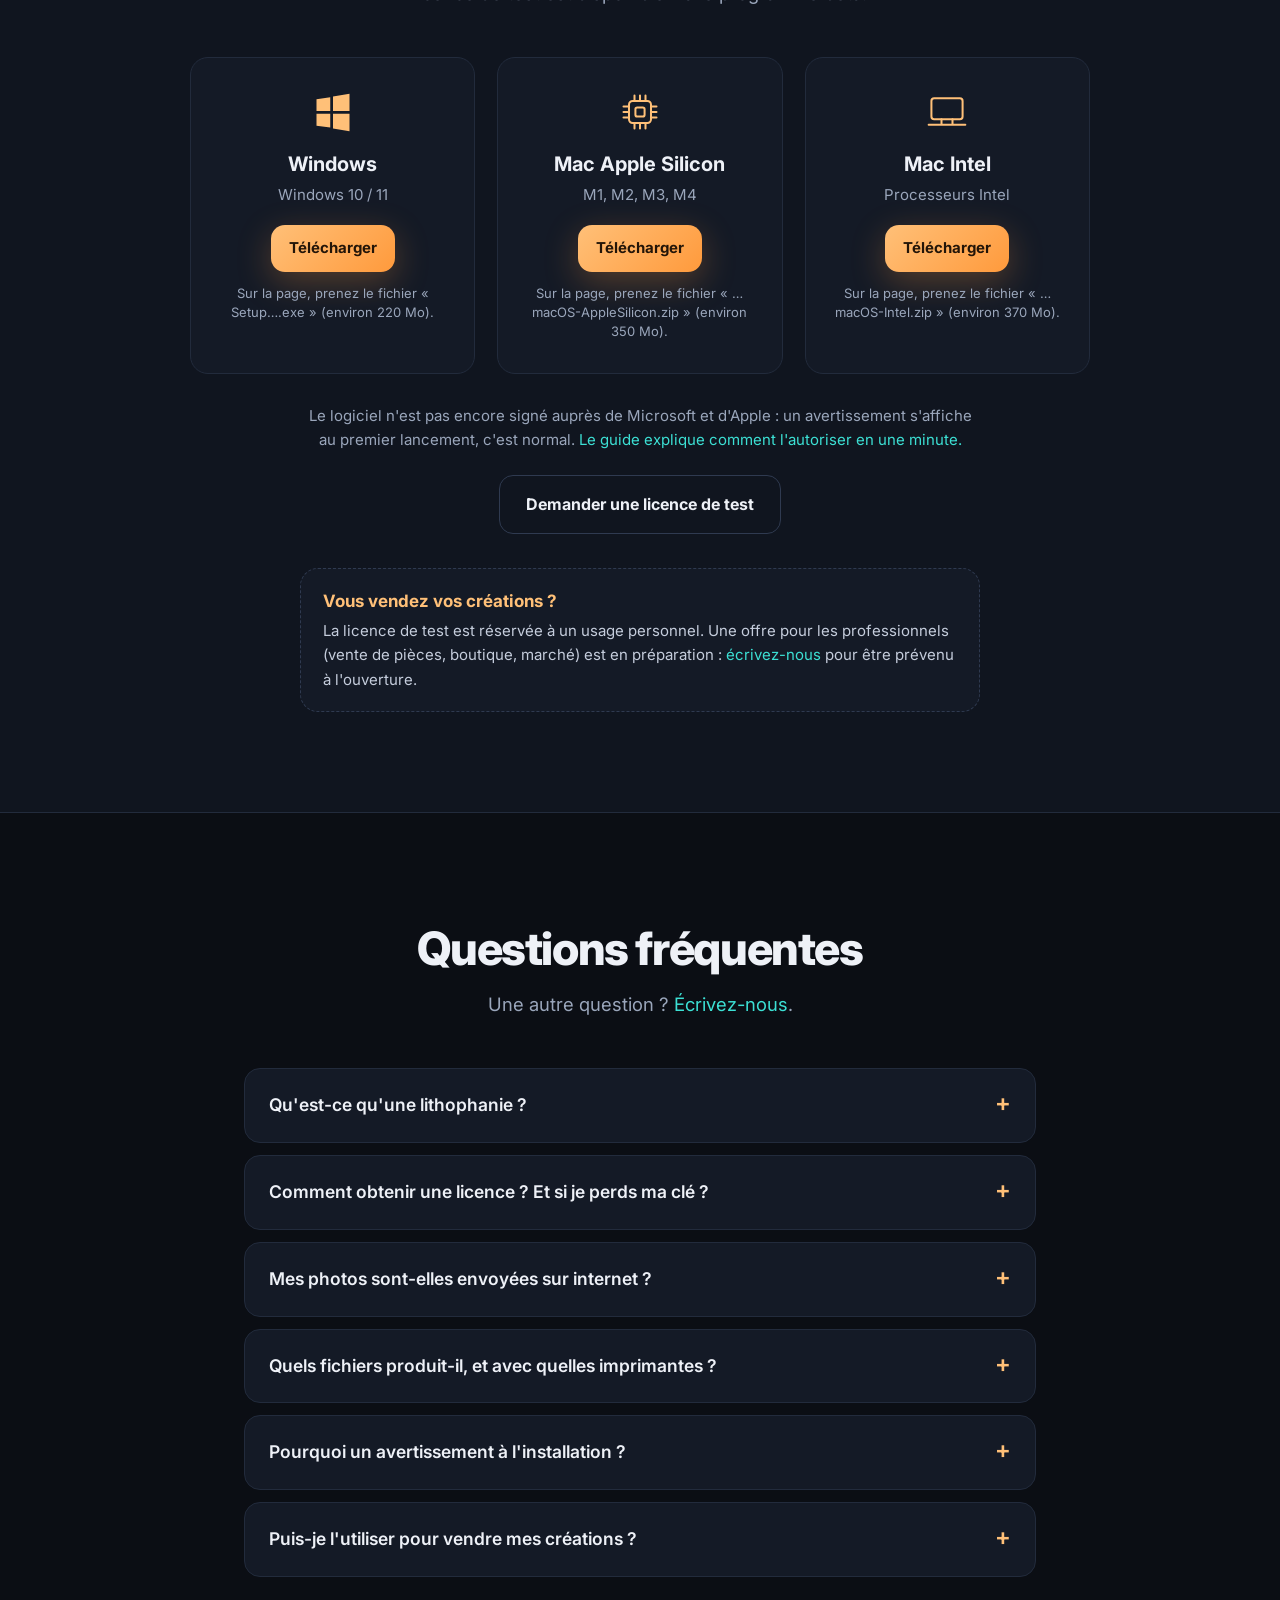
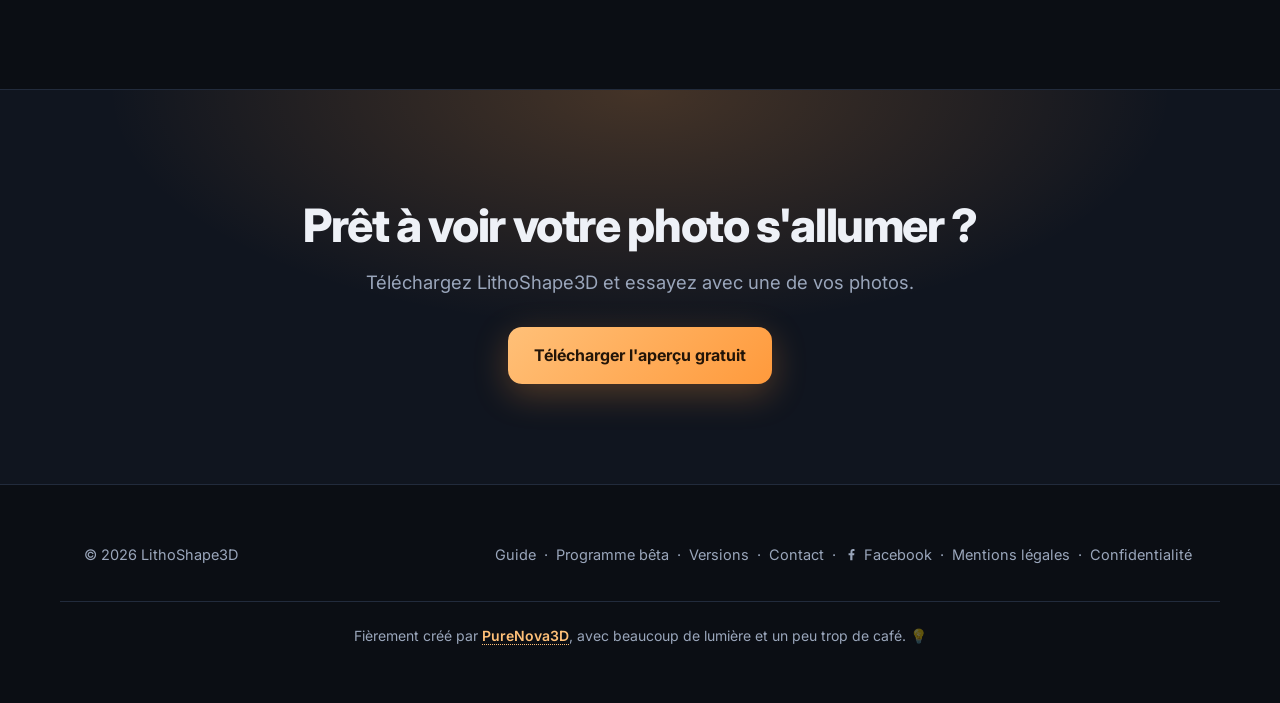
==== commit cde16bc3: "site : curseur eteinte/allumee corrige (calque clippe sans taille, invisible sous Safari) Co-Authore" ====
--- a/index.html
+++ b/index.html
@@ -12,7 +12,7 @@
 <link rel="icon" href="assets/img/logo.svg" type="image/svg+xml">
 <link rel="alternate" hreflang="en" href="en/">
 <link rel="preload" href="assets/fonts/Inter-Variable.woff2" as="font" type="font/woff2" crossorigin>
-<link rel="stylesheet" href="assets/css/site.css?v=606a2301">
+<link rel="stylesheet" href="assets/css/site.css?v=41102460">
 <script type="application/ld+json">{"@context":"https://schema.org","@type":"SoftwareApplication","name":"LithoShape3D","applicationCategory":"MultimediaApplication","operatingSystem":"Windows, macOS","description":"LithoShape3D crée des lithophanies, des sphères lumineuses et des horloges à partir de vos photos, prêtes à imprimer en 3D. Pour Windows et Mac. Tout reste sur votre ordinateur."}</script>
 </head>
 <body>
@@ -100,6 +100,6 @@
 <footer><div class="wrap row"><div>© <span id="y">2026</span> LithoShape3D</div><div><a href="https://le-belge.github.io/LithoShape3D-releases/guide/">Guide</a> · <a href="https://le-belge.github.io/LithoShape3D-releases/beta/">Programme bêta</a> · <a href="https://github.com/le-belge/LithoShape3D-releases/releases">Versions</a> · <a href="mailto:purenova3d@free.fr">Contact</a> · <a class="fb" href="https://www.facebook.com/PureNova3D/" target="_blank" rel="noopener"><svg viewBox="0 0 24 24" aria-hidden="true"><path d="M13.5 21v-8h2.7l.4-3.2h-3.1V7.8c0-.9.3-1.5 1.6-1.5h1.7V3.4c-.3 0-1.3-.1-2.4-.1-2.4 0-4 1.5-4 4.1v2.4H7.3V13H10v8z"/></svg>Facebook</a> · <a href="mentions-legales.html">Mentions légales</a> · <a href="confidentialite.html">Confidentialité</a></div></div>
 <div class="wrap made">Fièrement créé par <a href="https://www.facebook.com/PureNova3D/" target="_blank" rel="noopener" title="Facebook"><b>PureNova3D</b></a>, avec beaucoup de lumière et un peu trop de café. <span class="bulb" title="Indice : cherchez l'interrupteur. Cinq clics sur le logo, ou un vieux code de console de jeu (↑ ↑ ↓ ↓ ← → ← → B A)." aria-hidden="true">💡</span></div></footer>
 <div class="mbar"><a class="btn" href="#telecharger">Télécharger l'aperçu gratuit</a></div>
-<script src="assets/js/site.js?v=606a2301"></script>
+<script src="assets/js/site.js?v=41102460"></script>
 </body>
 </html>
--- a/assets/css/site.css
+++ b/assets/css/site.css
@@ -80,7 +80,7 @@
 .compare-wrap { display: grid; grid-template-columns: 1fr 1fr; gap: 56px; align-items: center; }
 .compare { position: relative; border-radius: 22px; overflow: hidden; border: 1px solid var(--line2); aspect-ratio: 1/1; user-select: none; box-shadow: 0 30px 90px rgba(0,0,0,.55); touch-action: pan-y; }
 .compare picture, .compare img { position: absolute; inset: 0; width: 100%; height: 100%; object-fit: cover; }
-.compare .top { clip-path: inset(0 50% 0 0); }
+.compare .top { position: absolute; inset: 0; clip-path: inset(0 50% 0 0); -webkit-clip-path: inset(0 50% 0 0); }
 .compare .handle { position: absolute; top: 0; bottom: 0; left: 50%; width: 3px; background: var(--amber); box-shadow: 0 0 22px var(--amber); pointer-events: none; }
 .compare .handle::after { content: "↔"; position: absolute; top: 50%; left: 50%; transform: translate(-50%,-50%); width: 48px; height: 48px; border-radius: 50%; background: var(--amber); color: #231508; display: grid; place-items: center; font-weight: 800; font-size: 20px; }
 .compare input { position: absolute; inset: 0; width: 100%; height: 100%; opacity: 0; cursor: ew-resize; margin: 0; }
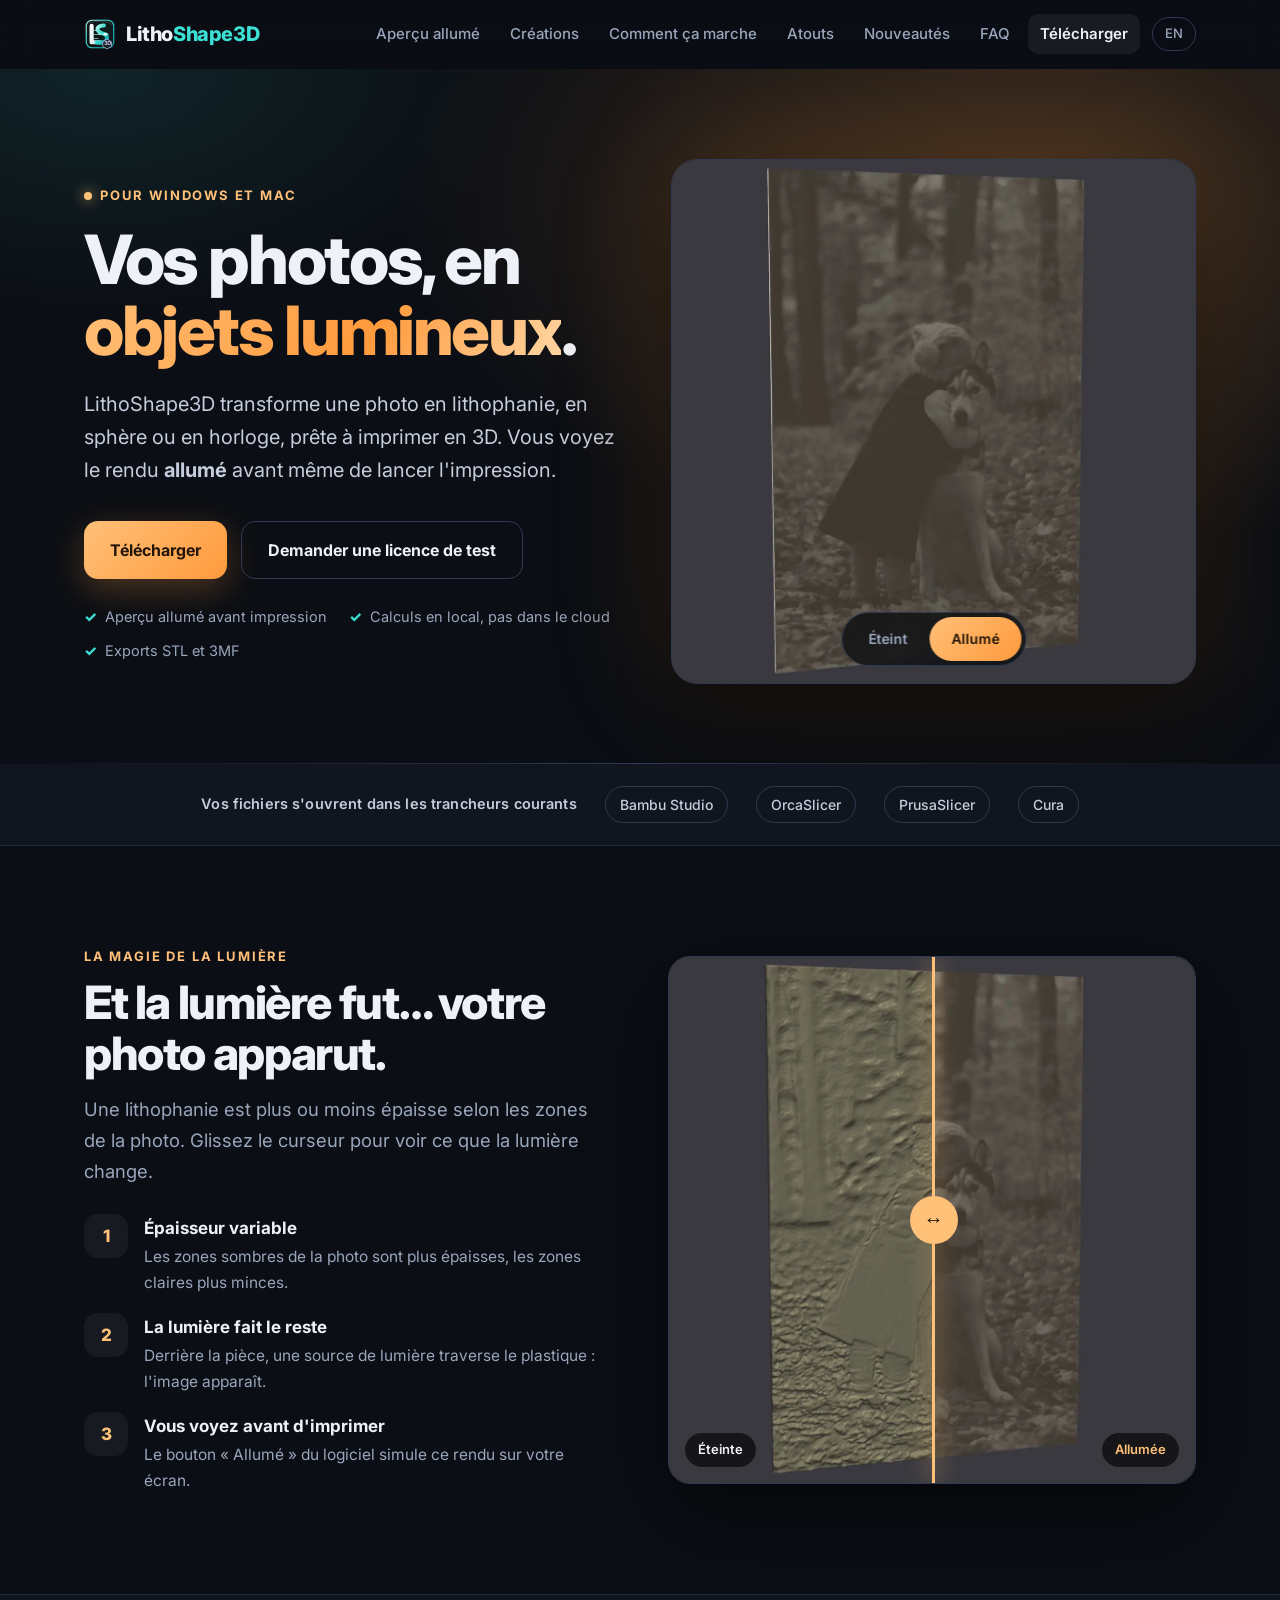
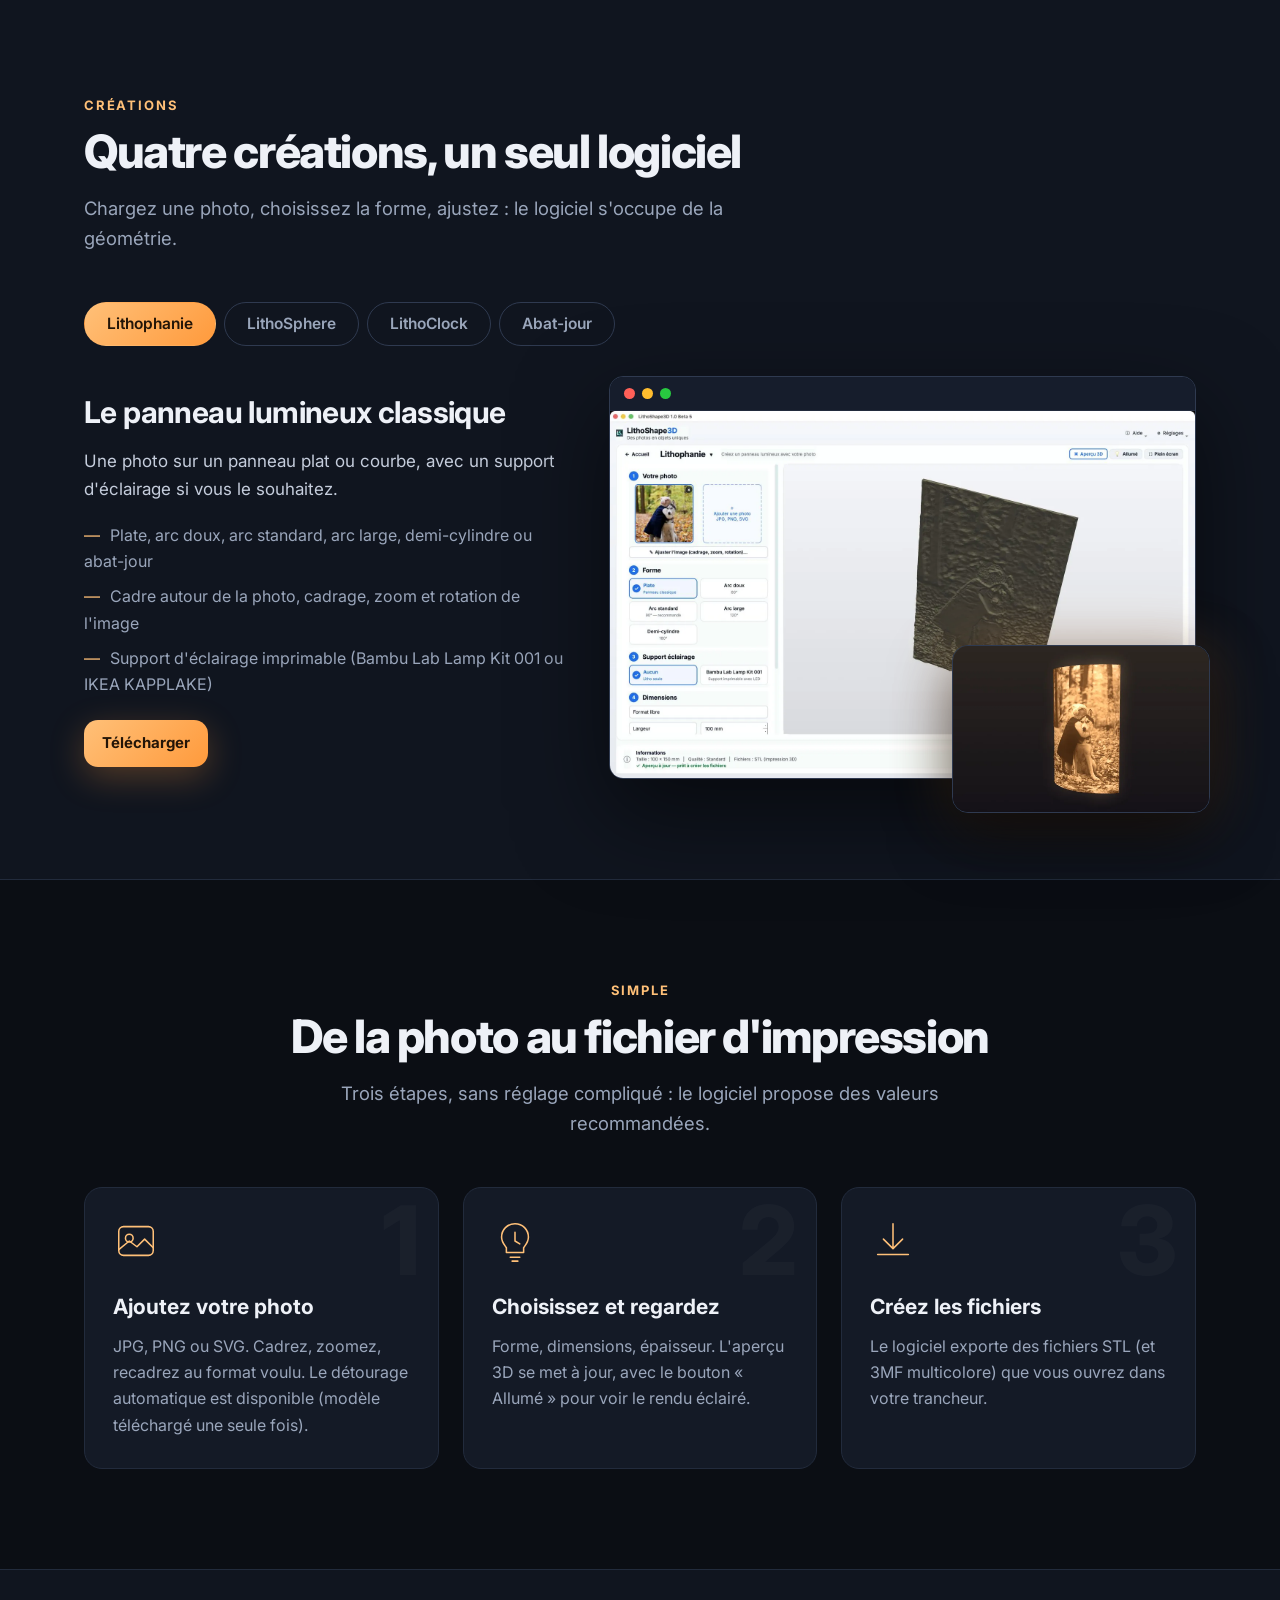
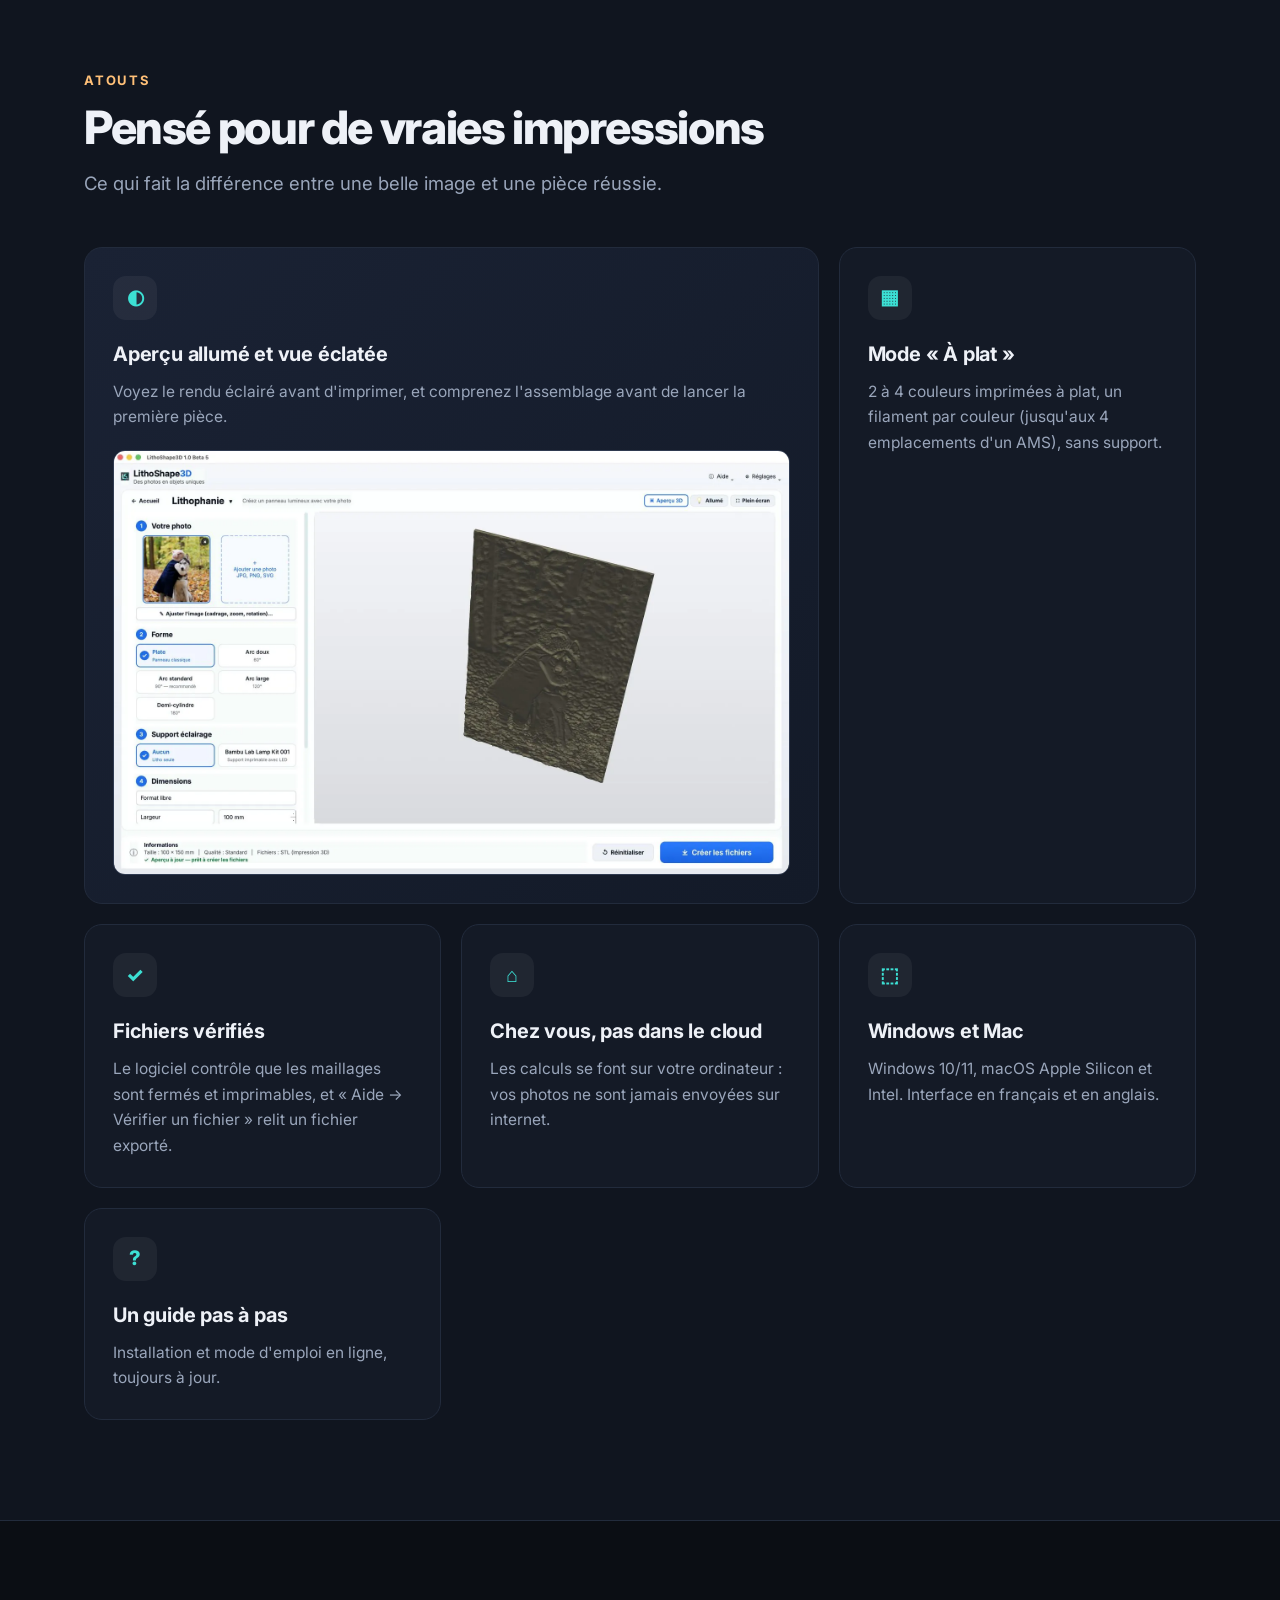
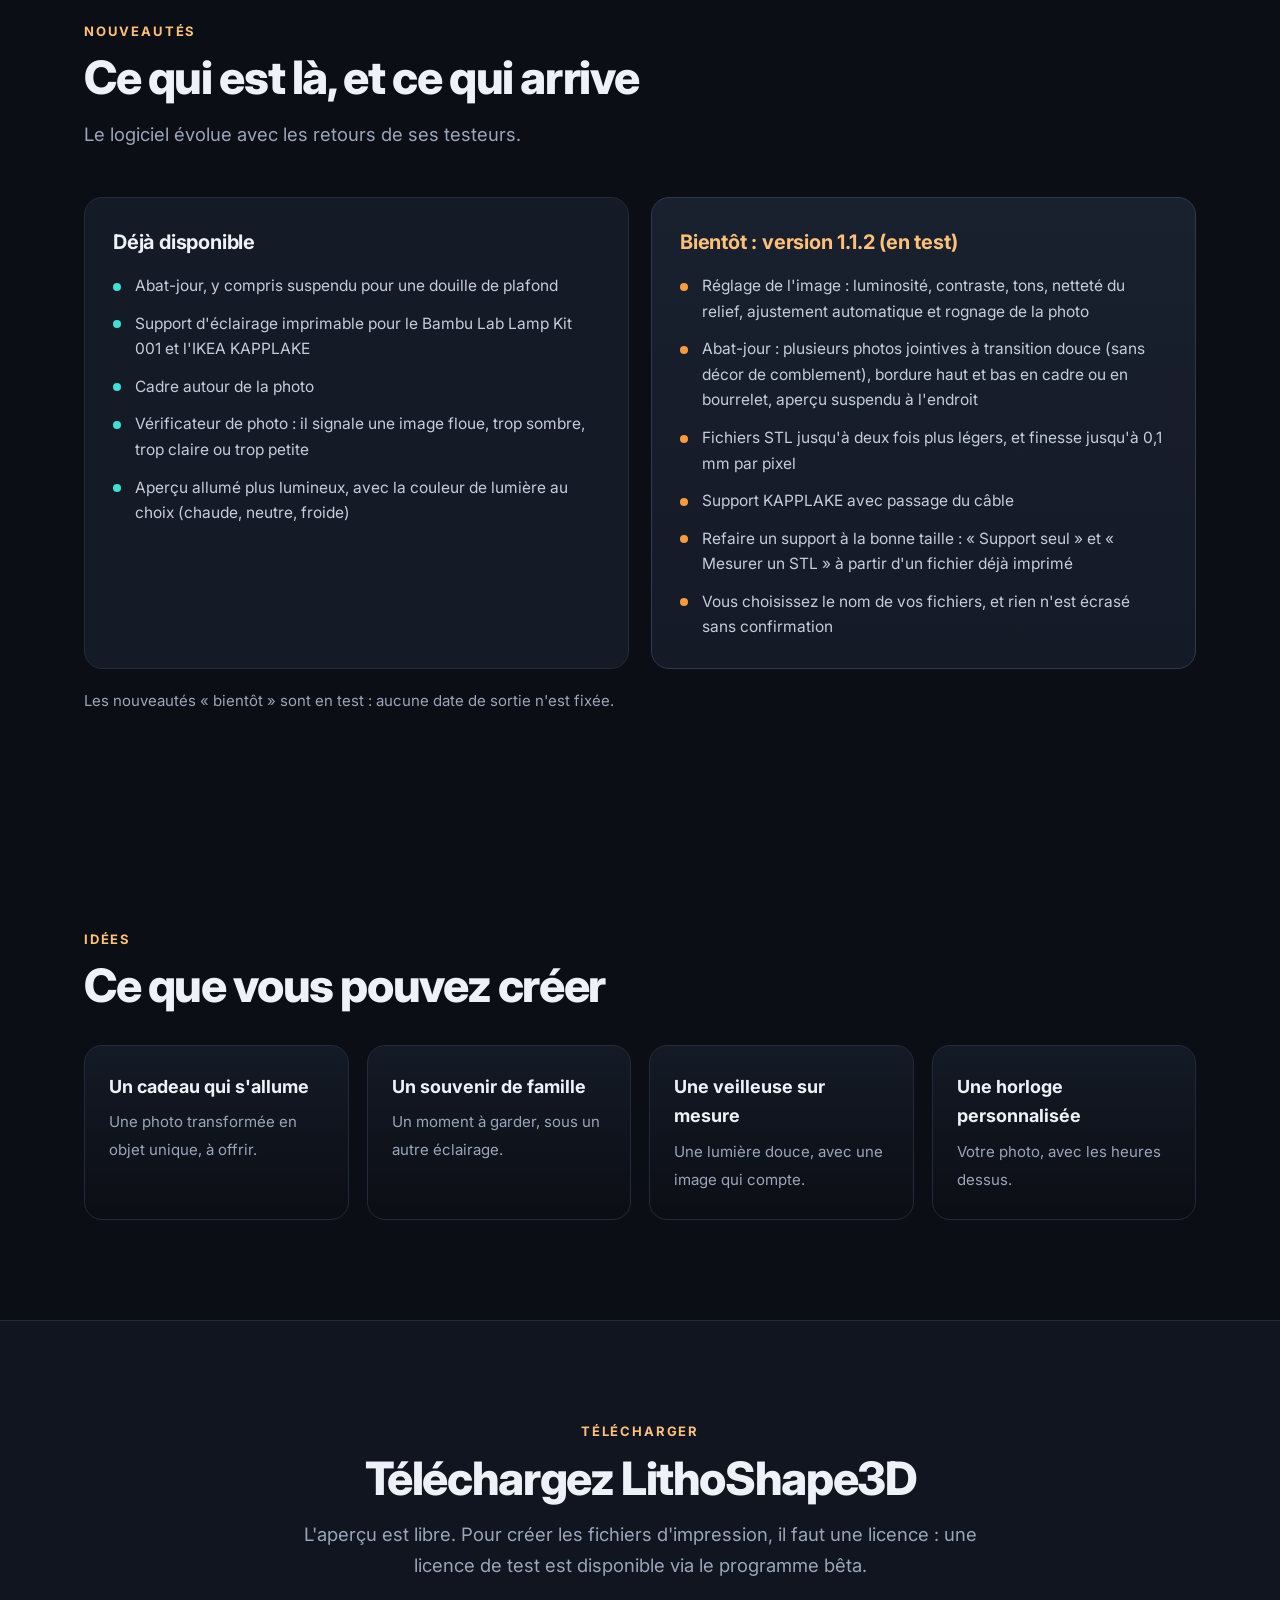
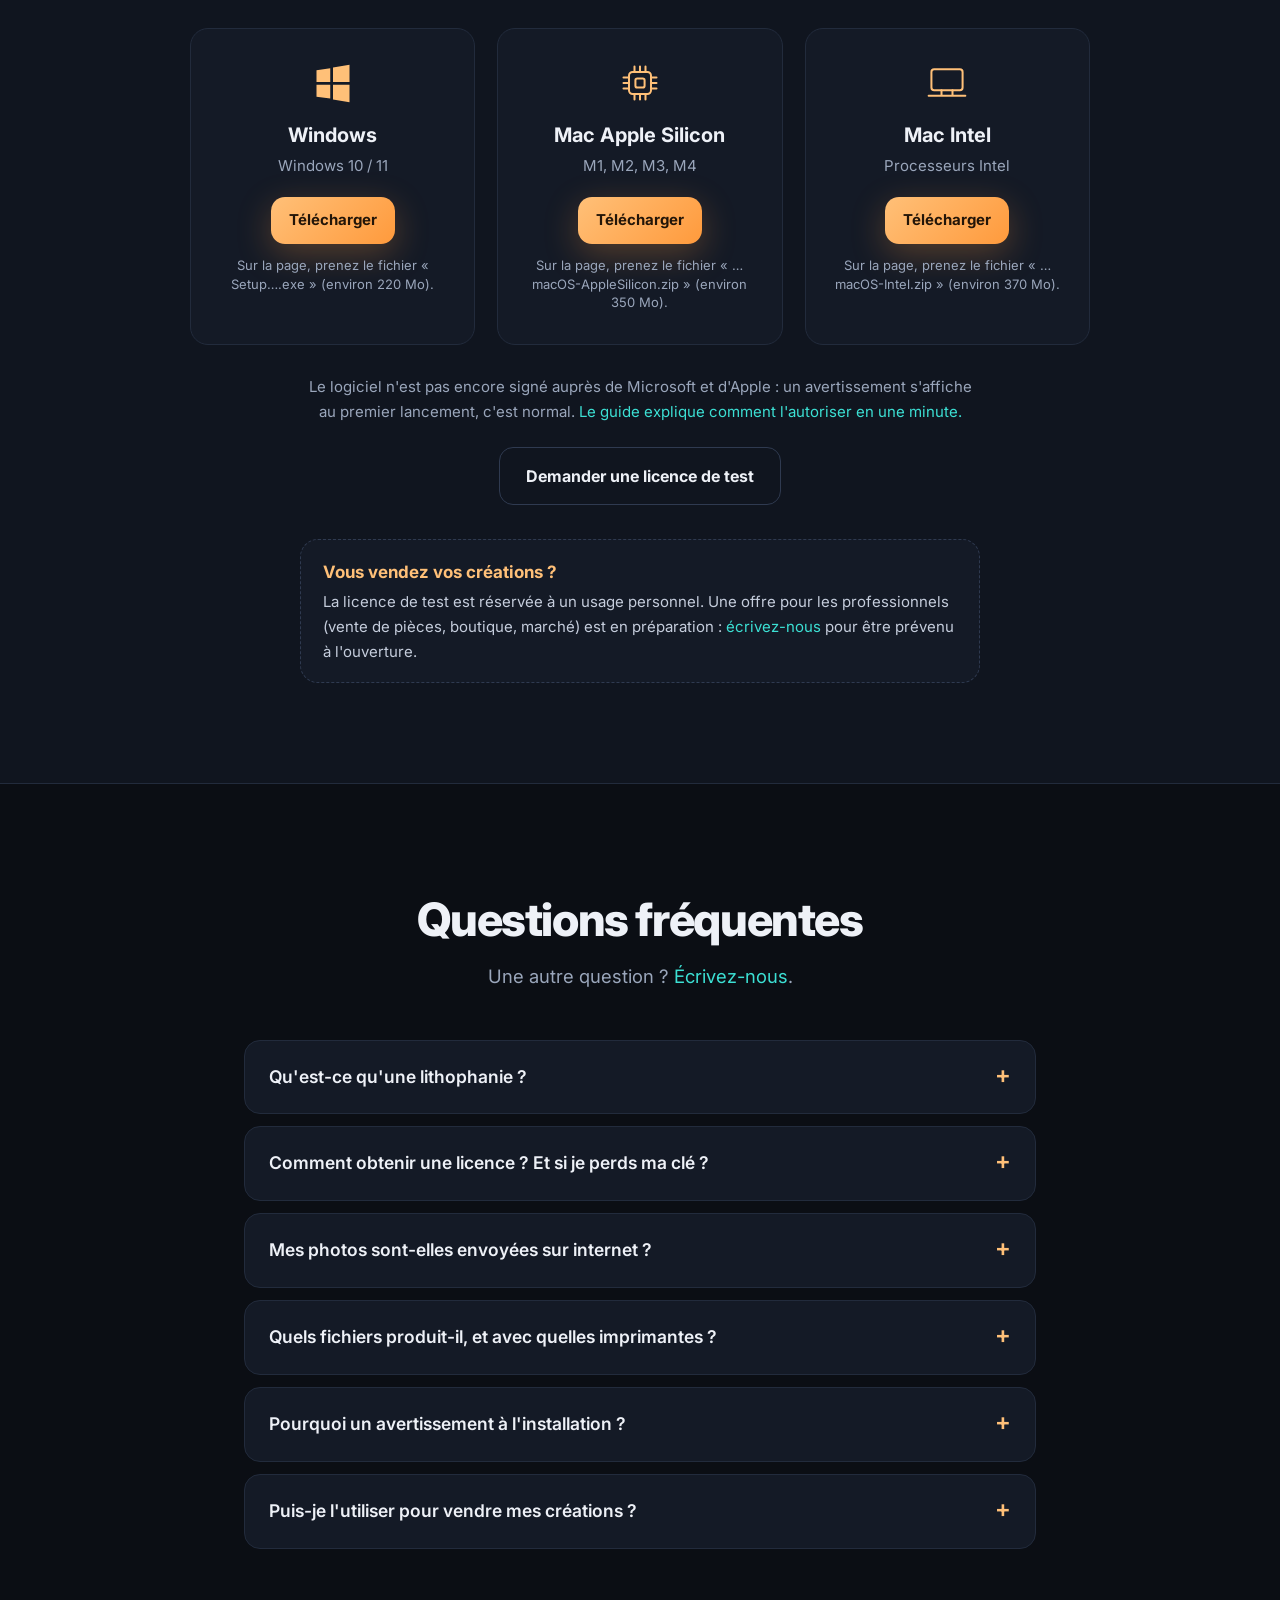
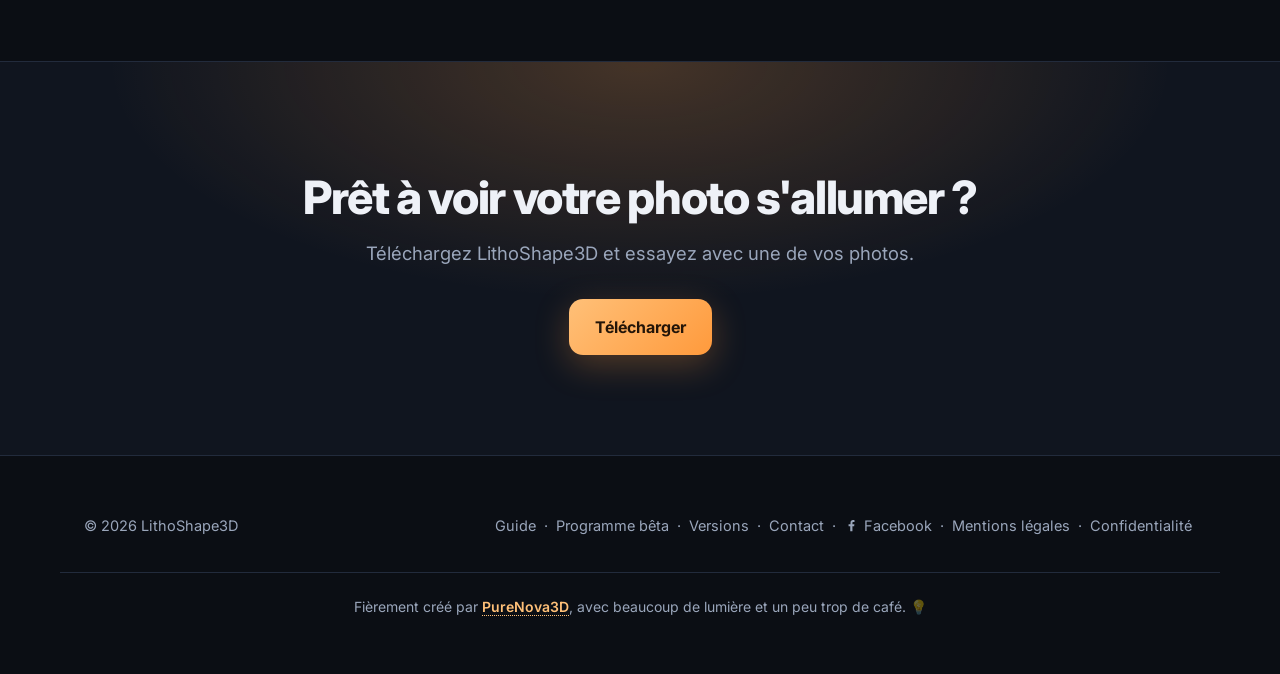
==== commit 3a204943: "site : bouton Telecharger simplifie Co-Authored-By: Claude Sonnet 5.5 <noreply@anthropic.com>" ====
--- a/index.html
+++ b/index.html
@@ -28,7 +28,7 @@
     <div class="kicker">Pour Windows et Mac</div>
     <h1>Vos photos, en <em>objets lumineux</em>.</h1>
     <p class="lead">LithoShape3D transforme une photo en lithophanie, en sphère ou en horloge, prête à imprimer en 3D. Vous voyez le rendu <strong>allumé</strong> avant même de lancer l'impression.</p>
-    <div class="cta"><a class="btn" href="#telecharger">Télécharger l'aperçu gratuit</a><a class="btn ghost" href="https://le-belge.github.io/LithoShape3D-releases/beta/">Demander une licence de test</a></div>
+    <div class="cta"><a class="btn" href="#telecharger">Télécharger</a><a class="btn ghost" href="https://le-belge.github.io/LithoShape3D-releases/beta/">Demander une licence de test</a></div>
     <ul class="ticks"><li>Aperçu allumé avant impression</li><li>Calculs en local, pas dans le cloud</li><li>Exports STL et 3MF</li></ul>
   </div>
   <div class="stage"><div class="halo"></div>
@@ -95,11 +95,11 @@
   <div class="rv"><details><summary>Qu'est-ce qu'une lithophanie ?</summary><p>C'est une plaque imprimée en 3D dont l'épaisseur varie selon la photo : les zones épaisses laissent passer peu de lumière, les zones fines en laissent passer beaucoup. Éclairée par derrière, la photo apparaît.</p></details><details><summary>Comment obtenir une licence ? Et si je perds ma clé ?</summary><p>Une licence de test est disponible via le <a href="https://le-belge.github.io/LithoShape3D-releases/beta/">programme bêta</a>. Si vous perdez votre clé, la même page propose « Clé perdue ? ». Le code de support affiché dans « Aide → Licence » nous aide à retrouver votre licence.</p></details><details><summary>Mes photos sont-elles envoyées sur internet ?</summary><p>Non. Les calculs se font sur votre ordinateur et vos photos n'en sortent pas. Seule l'activation de la licence contacte le serveur de licences (clé et identifiant d'appareil).</p></details><details><summary>Quels fichiers produit-il, et avec quelles imprimantes ?</summary><p>Des fichiers STL, et des 3MF multicolores pour le mode « À plat ». Ils s'ouvrent dans les trancheurs courants (Bambu Studio, OrcaSlicer, PrusaSlicer, Cura). Le logiciel ne pilote pas l'imprimante : c'est votre trancheur qui prépare l'impression.</p></details><details><summary>Pourquoi un avertissement à l'installation ?</summary><p>Le logiciel n'est pas encore signé auprès de Microsoft et d'Apple. Windows (« Windows a protégé votre ordinateur ») et macOS demandent une confirmation au premier lancement. Le <a href="https://le-belge.github.io/LithoShape3D-releases/guide/#installation">guide d'installation</a> montre les gestes à faire.</p></details><details><summary>Puis-je l'utiliser pour vendre mes créations ?</summary><p>La licence de test est réservée à un usage personnel et non commercial. Une offre pour les professionnels est en préparation : <a href="mailto:purenova3d@free.fr?subject=Offre%20pro%20LithoShape3D">écrivez-nous</a> pour être prévenu à son ouverture.</p></details></div>
 </div></section>
 
-<div class="band"><div class="rv"><h2>Prêt à voir votre photo s'allumer ?</h2><p class="sub" style="margin:0 auto 30px">Téléchargez LithoShape3D et essayez avec une de vos photos.</p><a class="btn" href="#telecharger">Télécharger l'aperçu gratuit</a></div></div>
+<div class="band"><div class="rv"><h2>Prêt à voir votre photo s'allumer ?</h2><p class="sub" style="margin:0 auto 30px">Téléchargez LithoShape3D et essayez avec une de vos photos.</p><a class="btn" href="#telecharger">Télécharger</a></div></div>
 </main>
 <footer><div class="wrap row"><div>© <span id="y">2026</span> LithoShape3D</div><div><a href="https://le-belge.github.io/LithoShape3D-releases/guide/">Guide</a> · <a href="https://le-belge.github.io/LithoShape3D-releases/beta/">Programme bêta</a> · <a href="https://github.com/le-belge/LithoShape3D-releases/releases">Versions</a> · <a href="mailto:purenova3d@free.fr">Contact</a> · <a class="fb" href="https://www.facebook.com/PureNova3D/" target="_blank" rel="noopener"><svg viewBox="0 0 24 24" aria-hidden="true"><path d="M13.5 21v-8h2.7l.4-3.2h-3.1V7.8c0-.9.3-1.5 1.6-1.5h1.7V3.4c-.3 0-1.3-.1-2.4-.1-2.4 0-4 1.5-4 4.1v2.4H7.3V13H10v8z"/></svg>Facebook</a> · <a href="mentions-legales.html">Mentions légales</a> · <a href="confidentialite.html">Confidentialité</a></div></div>
 <div class="wrap made">Fièrement créé par <a href="https://www.facebook.com/PureNova3D/" target="_blank" rel="noopener" title="Facebook"><b>PureNova3D</b></a>, avec beaucoup de lumière et un peu trop de café. <span class="bulb" title="Indice : cherchez l'interrupteur. Cinq clics sur le logo, ou un vieux code de console de jeu (↑ ↑ ↓ ↓ ← → ← → B A)." aria-hidden="true">💡</span></div></footer>
-<div class="mbar"><a class="btn" href="#telecharger">Télécharger l'aperçu gratuit</a></div>
+<div class="mbar"><a class="btn" href="#telecharger">Télécharger</a></div>
 <script src="assets/js/site.js?v=41102460"></script>
 </body>
 </html>
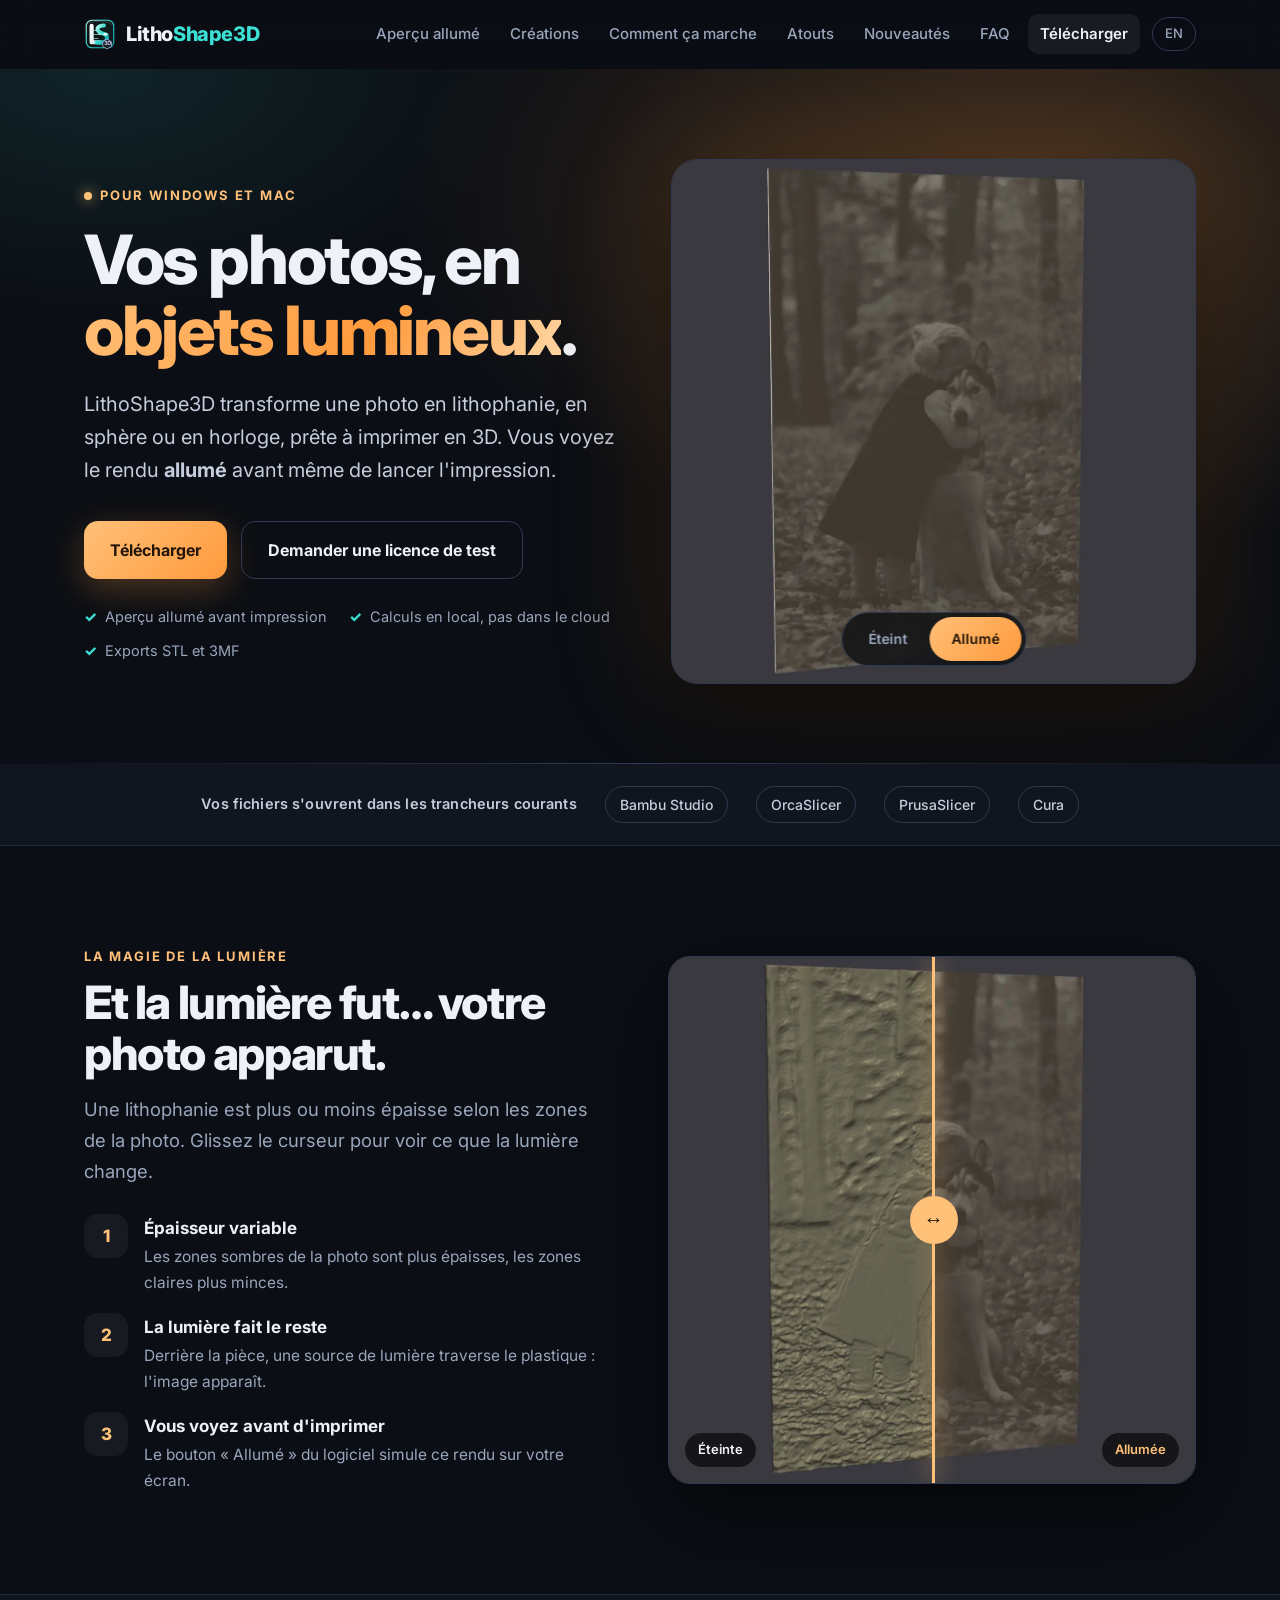
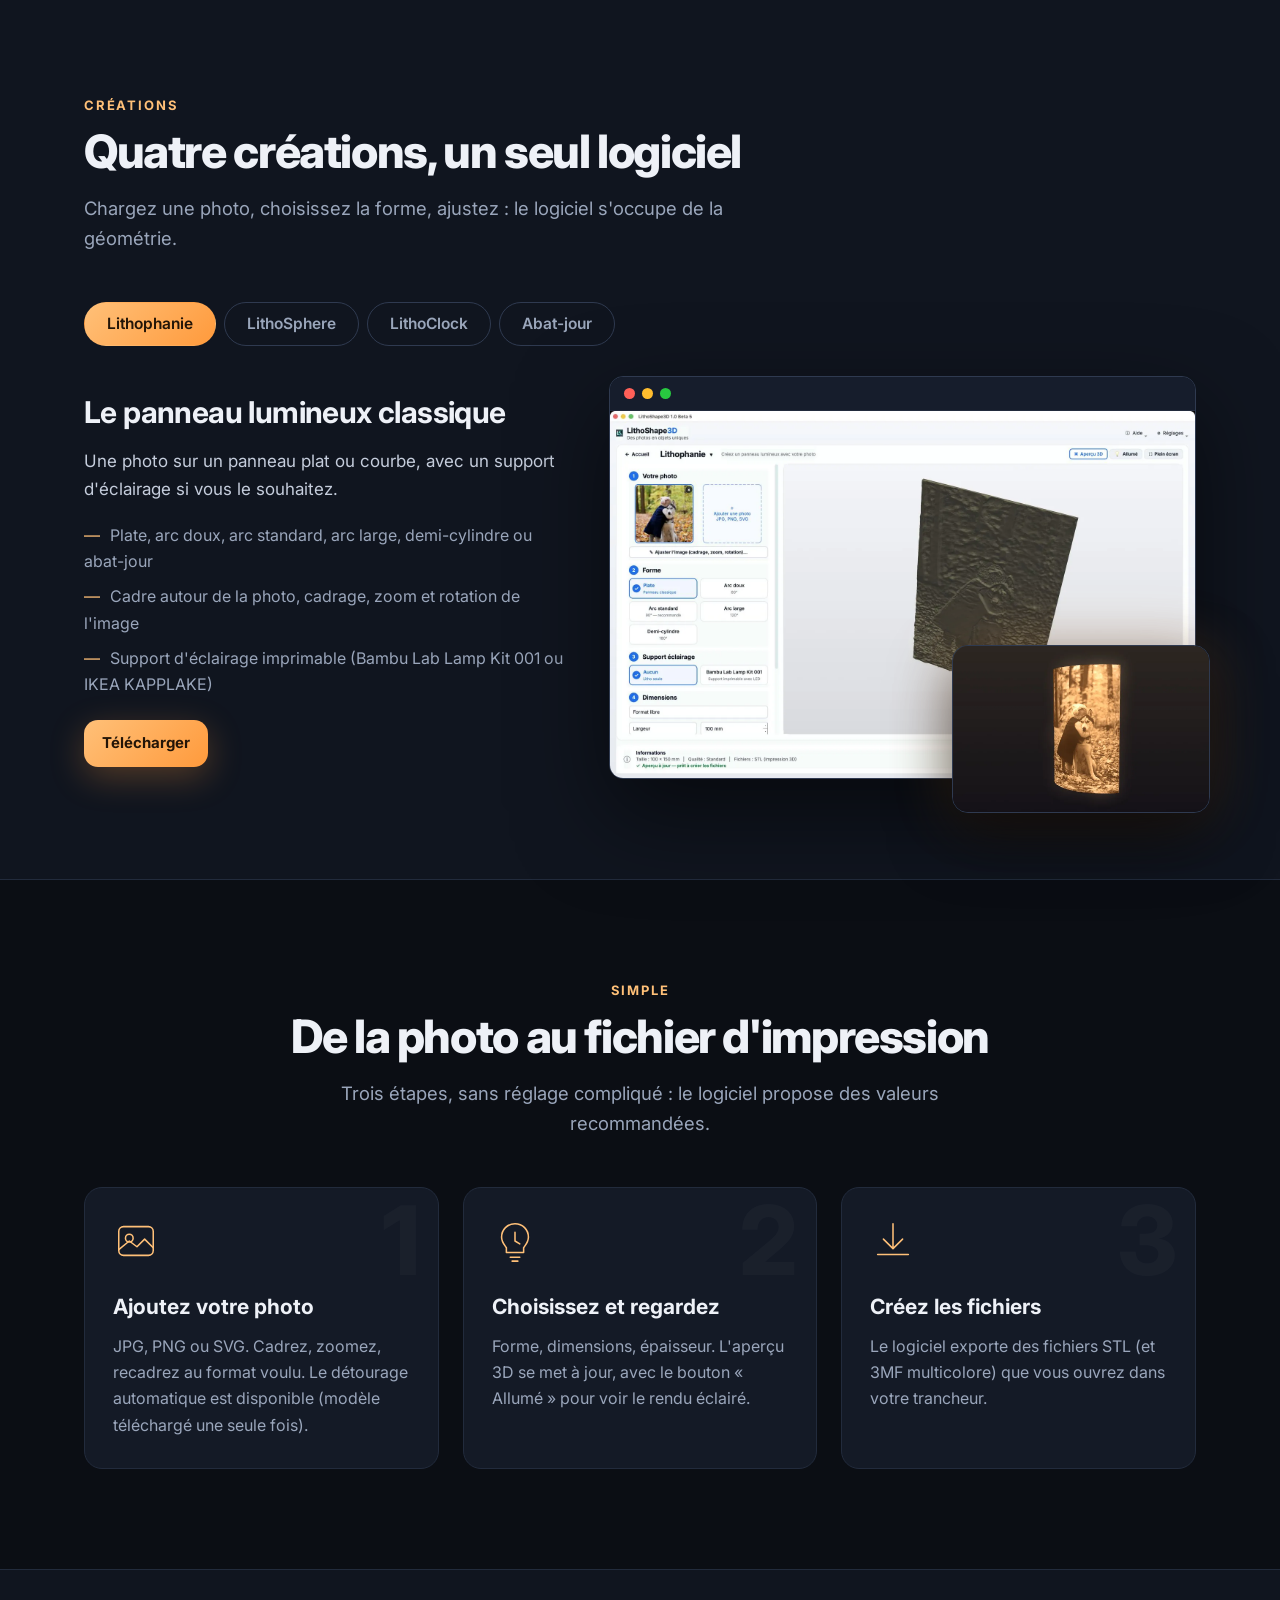
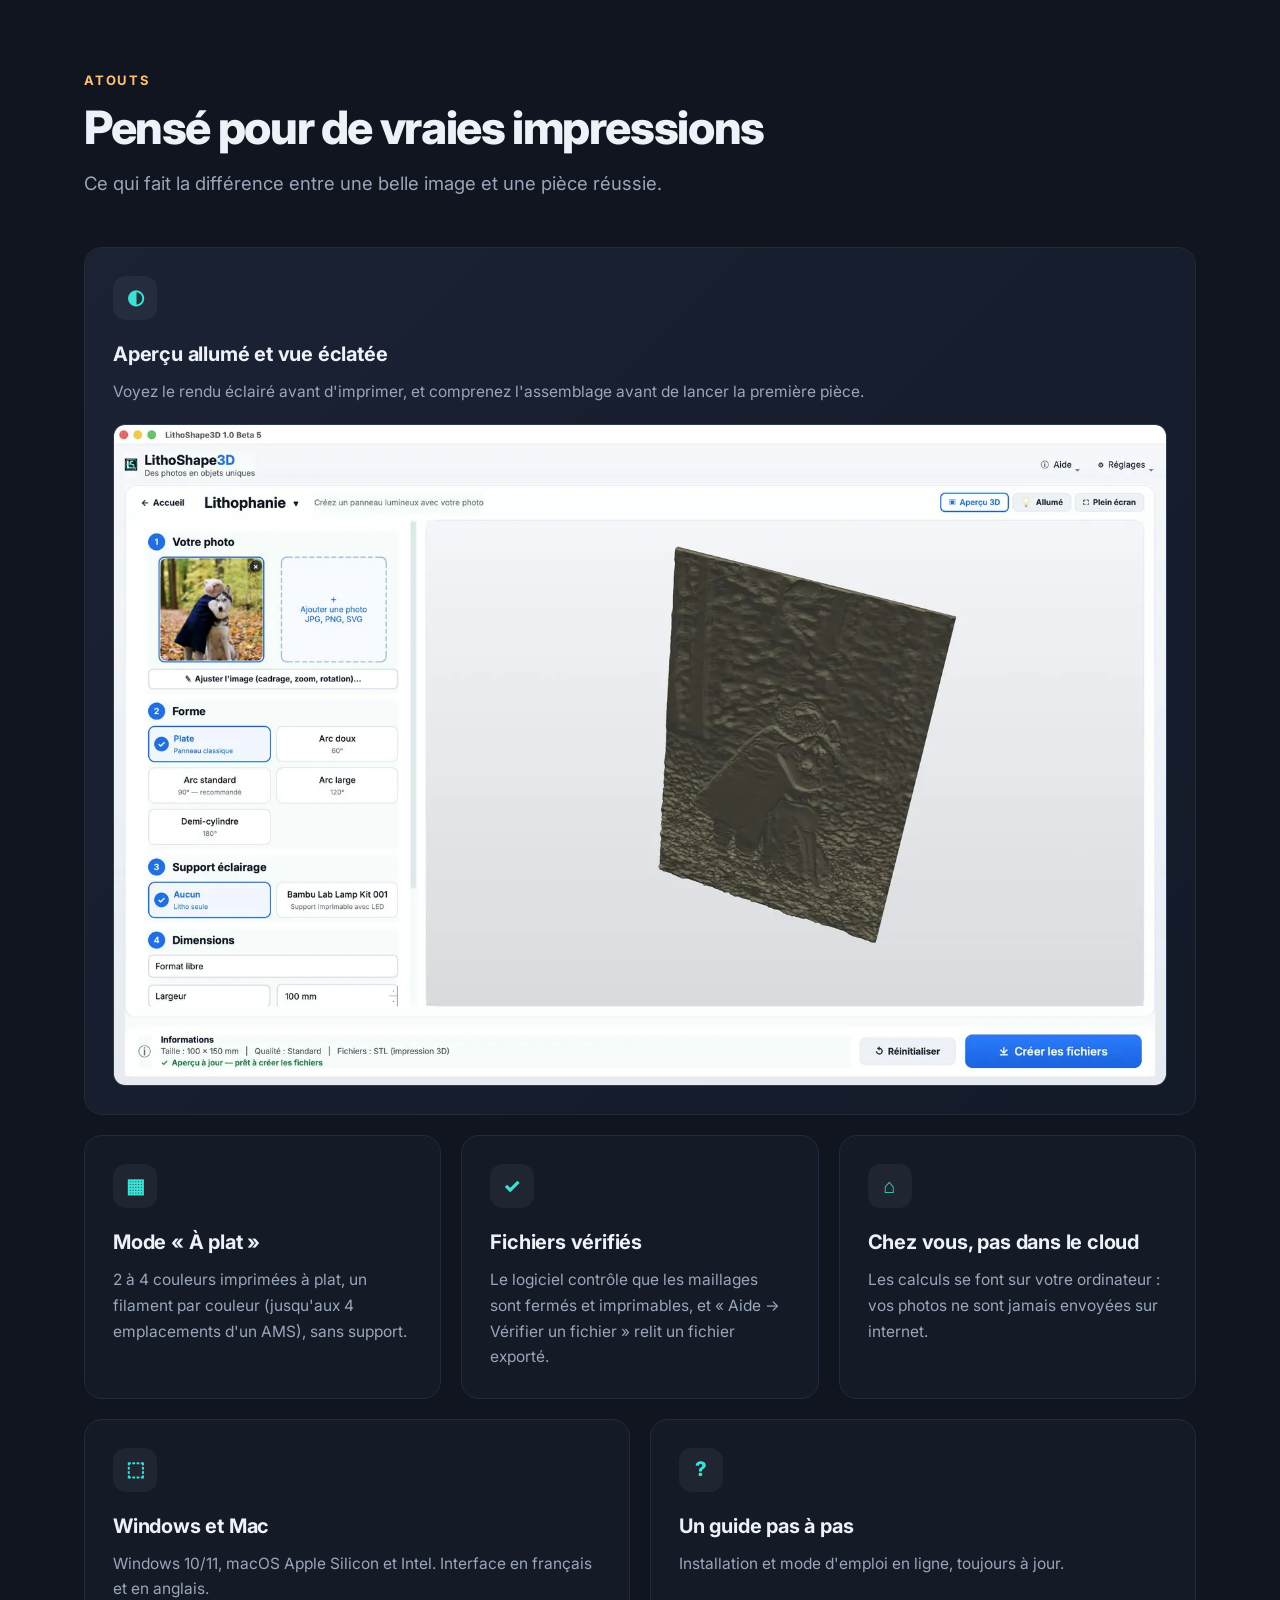
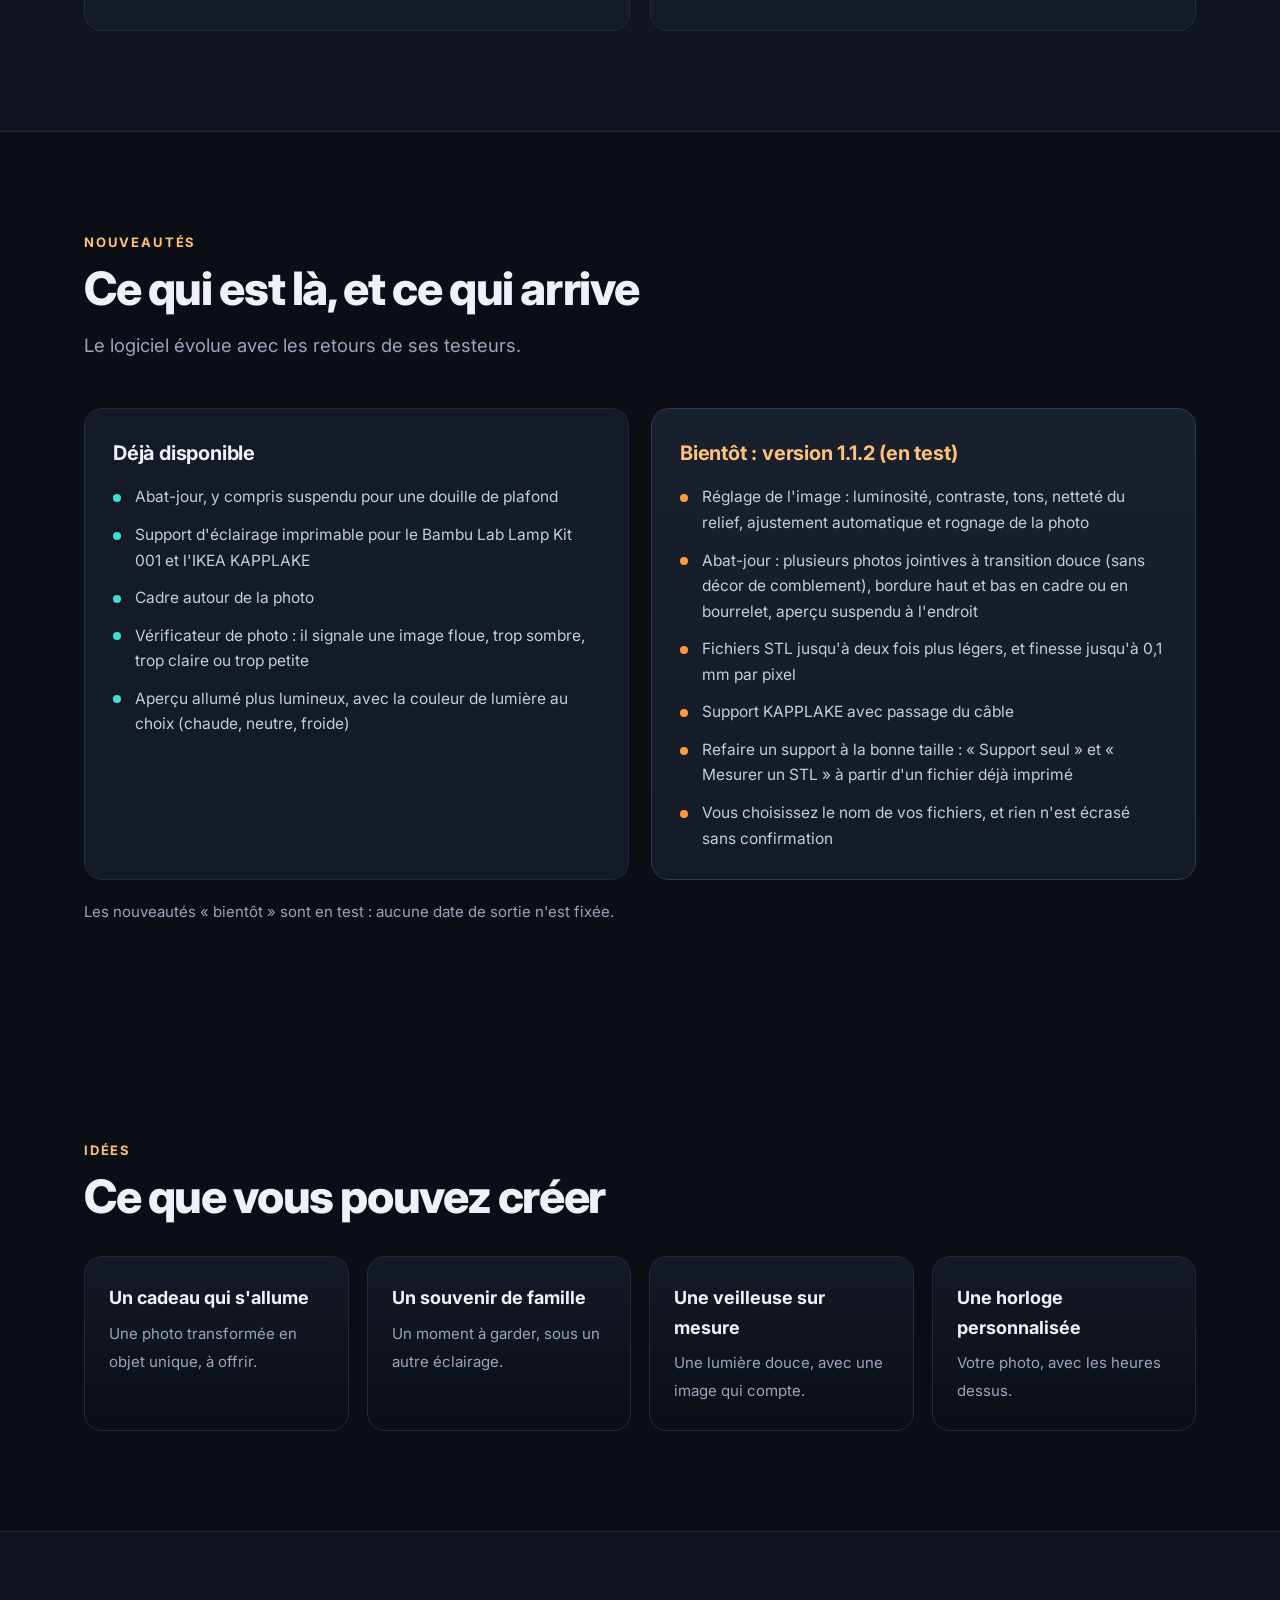
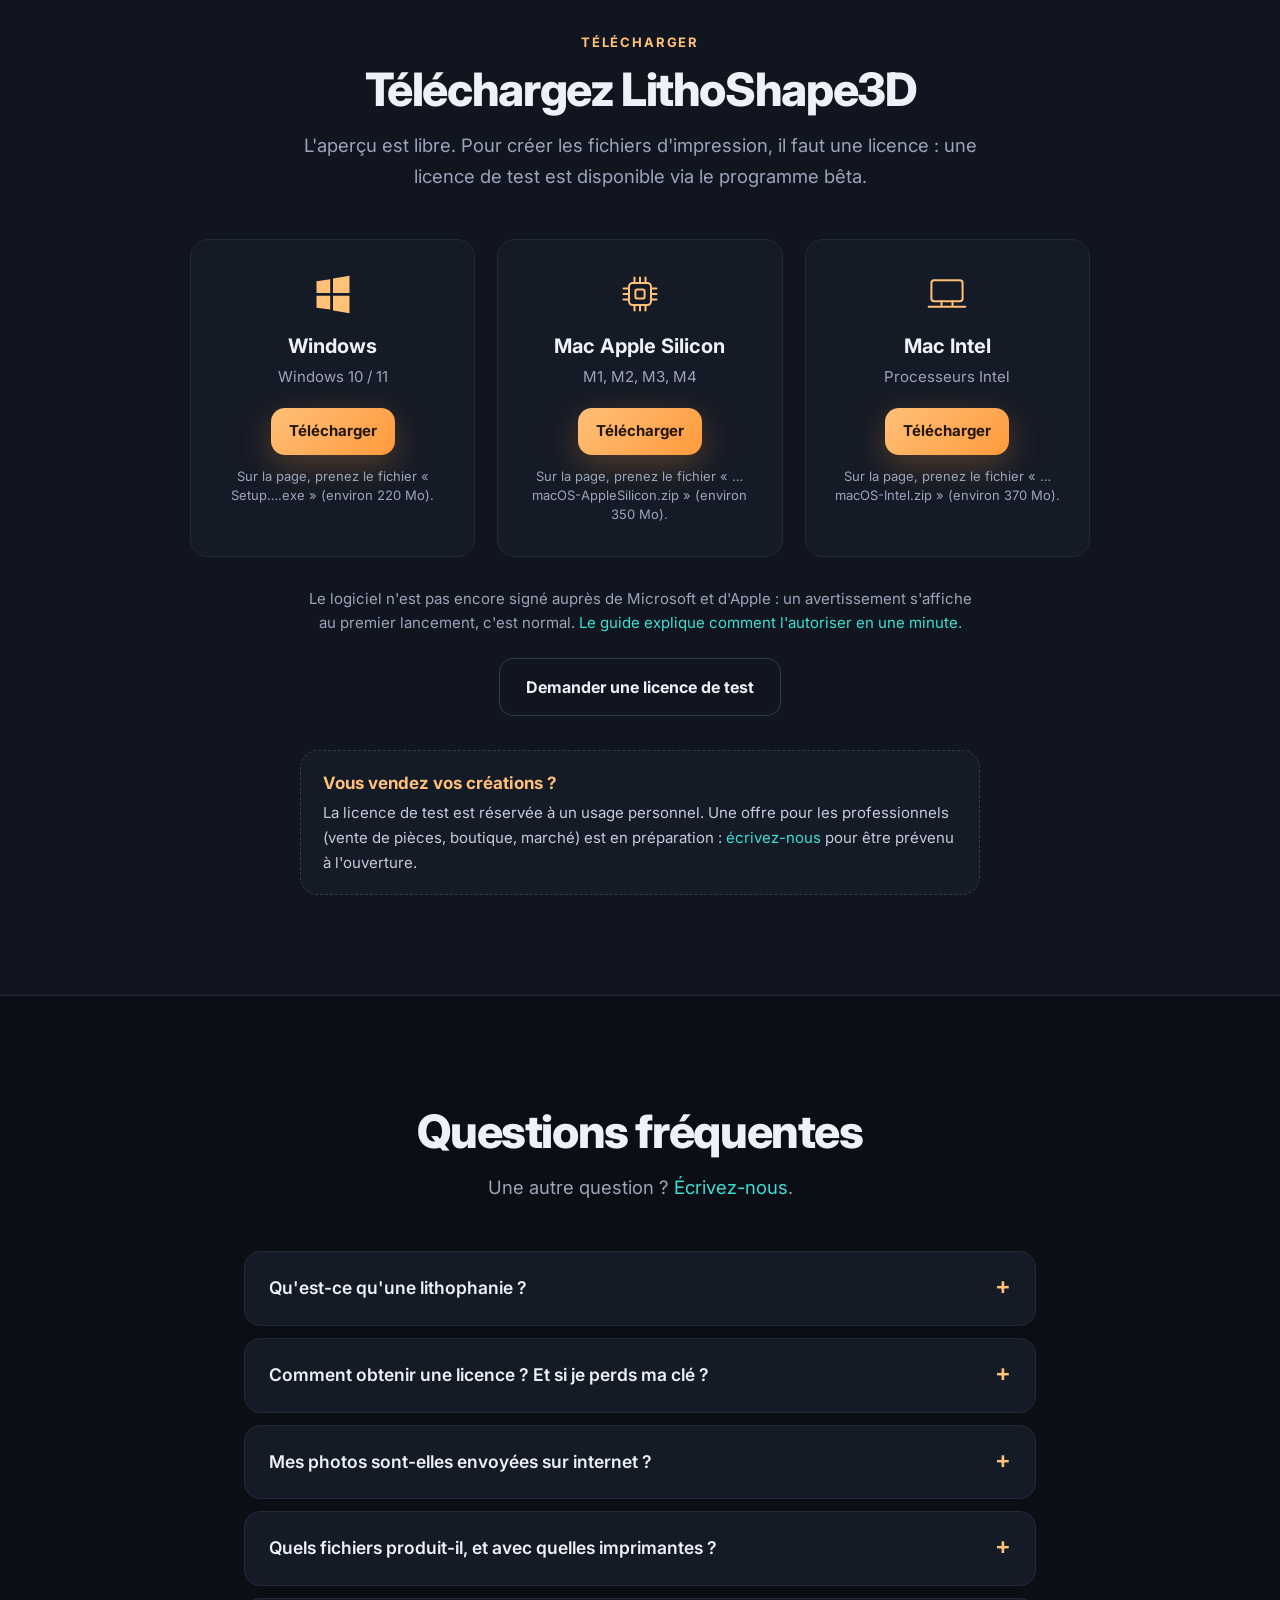
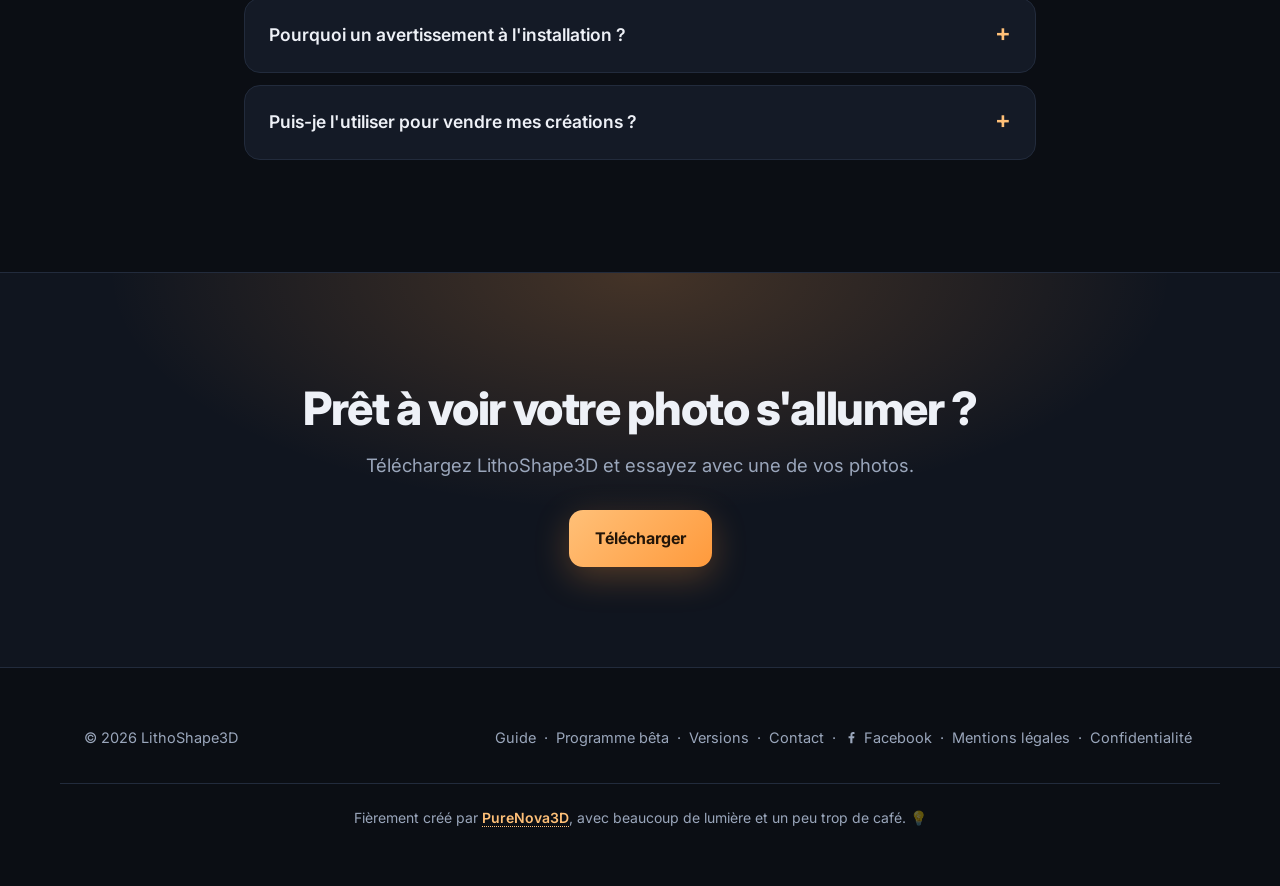
==== commit 2ec00538: "site : atouts, grande capture en pleine largeur, cartes en dessous Co-Authored-By: Claude Sonnet 5.5" ====
--- a/index.html
+++ b/index.html
@@ -12,7 +12,7 @@
 <link rel="icon" href="assets/img/logo.svg" type="image/svg+xml">
 <link rel="alternate" hreflang="en" href="en/">
 <link rel="preload" href="assets/fonts/Inter-Variable.woff2" as="font" type="font/woff2" crossorigin>
-<link rel="stylesheet" href="assets/css/site.css?v=41102460">
+<link rel="stylesheet" href="assets/css/site.css?v=9e96d8fd">
 <script type="application/ld+json">{"@context":"https://schema.org","@type":"SoftwareApplication","name":"LithoShape3D","applicationCategory":"MultimediaApplication","operatingSystem":"Windows, macOS","description":"LithoShape3D crée des lithophanies, des sphères lumineuses et des horloges à partir de vos photos, prêtes à imprimer en 3D. Pour Windows et Mac. Tout reste sur votre ordinateur."}</script>
 </head>
 <body>
@@ -100,6 +100,6 @@
 <footer><div class="wrap row"><div>© <span id="y">2026</span> LithoShape3D</div><div><a href="https://le-belge.github.io/LithoShape3D-releases/guide/">Guide</a> · <a href="https://le-belge.github.io/LithoShape3D-releases/beta/">Programme bêta</a> · <a href="https://github.com/le-belge/LithoShape3D-releases/releases">Versions</a> · <a href="mailto:purenova3d@free.fr">Contact</a> · <a class="fb" href="https://www.facebook.com/PureNova3D/" target="_blank" rel="noopener"><svg viewBox="0 0 24 24" aria-hidden="true"><path d="M13.5 21v-8h2.7l.4-3.2h-3.1V7.8c0-.9.3-1.5 1.6-1.5h1.7V3.4c-.3 0-1.3-.1-2.4-.1-2.4 0-4 1.5-4 4.1v2.4H7.3V13H10v8z"/></svg>Facebook</a> · <a href="mentions-legales.html">Mentions légales</a> · <a href="confidentialite.html">Confidentialité</a></div></div>
 <div class="wrap made">Fièrement créé par <a href="https://www.facebook.com/PureNova3D/" target="_blank" rel="noopener" title="Facebook"><b>PureNova3D</b></a>, avec beaucoup de lumière et un peu trop de café. <span class="bulb" title="Indice : cherchez l'interrupteur. Cinq clics sur le logo, ou un vieux code de console de jeu (↑ ↑ ↓ ↓ ← → ← → B A)." aria-hidden="true">💡</span></div></footer>
 <div class="mbar"><a class="btn" href="#telecharger">Télécharger</a></div>
-<script src="assets/js/site.js?v=41102460"></script>
+<script src="assets/js/site.js?v=9e96d8fd"></script>
 </body>
 </html>
--- a/assets/css/site.css
+++ b/assets/css/site.css
@@ -119,8 +119,9 @@
 .bx:hover { border-color: var(--line2); transform: translateY(-3px); }
 .bx h4 { margin: 0 0 8px; font-size: 20px; letter-spacing: -.01em; } .bx p { margin: 0; color: var(--muted); font-size: 15.5px; }
 .bx .ic { width: 44px; height: 44px; border-radius: 13px; background: #ffffff0d; display: grid; place-items: center; margin-bottom: 18px; color: var(--teal); font-weight: 800; font-size: 20px; }
-.b-lg { grid-column: span 4; min-height: 260px; background: linear-gradient(135deg, #1a2234, #131a28); } .b-md { grid-column: span 2; } .b-sm { grid-column: span 2; }
-.b-lg img { margin-top: 20px; border-radius: 12px; border: 1px solid var(--line2); }
+.b-lg { grid-column: span 6; min-height: 260px; background: linear-gradient(135deg, #1a2234, #131a28); } .b-md { grid-column: span 2; } .b-sm { grid-column: span 2; }
+.b-lg img { margin-top: 20px; border-radius: 12px; border: 1px solid var(--line2); width: 100%; height: auto; }
+.bento > .bx:nth-child(n+5) { grid-column: span 3; }
 
 /* idees */
 .ideas { display: grid; grid-template-columns: repeat(4, 1fr); gap: 18px; }
@@ -149,7 +150,7 @@
 
 @media (max-width: 980px) {
   .hero .grid, .compare-wrap, .panel { grid-template-columns: 1fr; gap: 36px; } .hero { padding: 54px 0 56px; } section { padding: 68px 0; }
-  .steps, .dl, .ideas { grid-template-columns: 1fr; } .bento { grid-template-columns: 1fr; } .b-lg, .b-md, .b-sm { grid-column: auto; }
+  .steps, .dl, .ideas { grid-template-columns: 1fr; } .bento { grid-template-columns: 1fr; } .b-lg, .b-md, .b-sm, .bento > .bx:nth-child(n+5) { grid-column: auto; }
   .shot .prod { right: 8px; bottom: -22px; }
   .burger { display: block; } nav.main { display: none; position: absolute; top: 68px; left: 0; right: 0; flex-direction: column; align-items: stretch; gap: 0; background: var(--bg); border-bottom: 1px solid var(--line); padding: 8px 24px 18px; }
   nav.main.open { display: flex; } nav.main a { padding: 14px 4px; border-radius: 0; border-bottom: 1px solid var(--line); } nav.main a.lang, nav.main a.nav-cta { margin: 10px 0 0; text-align: center; border: 1px solid var(--line2); border-radius: 12px; }
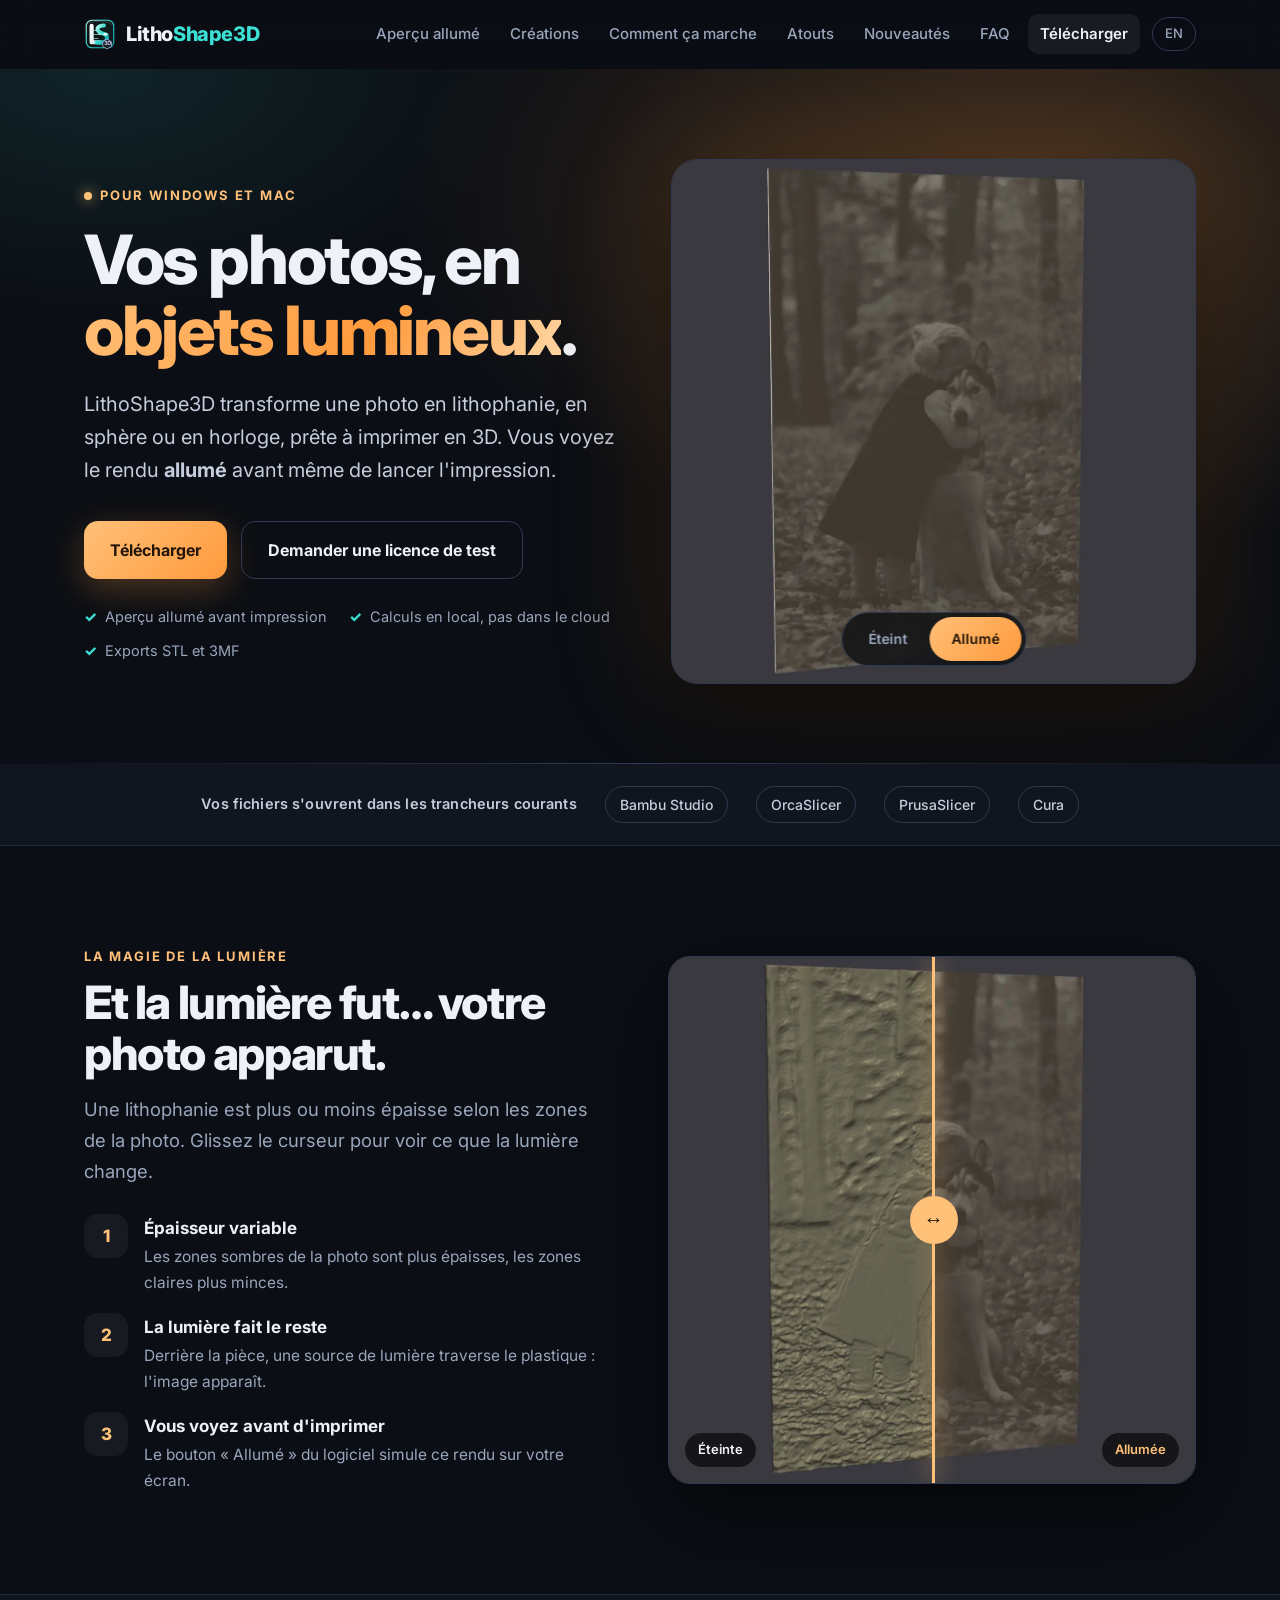
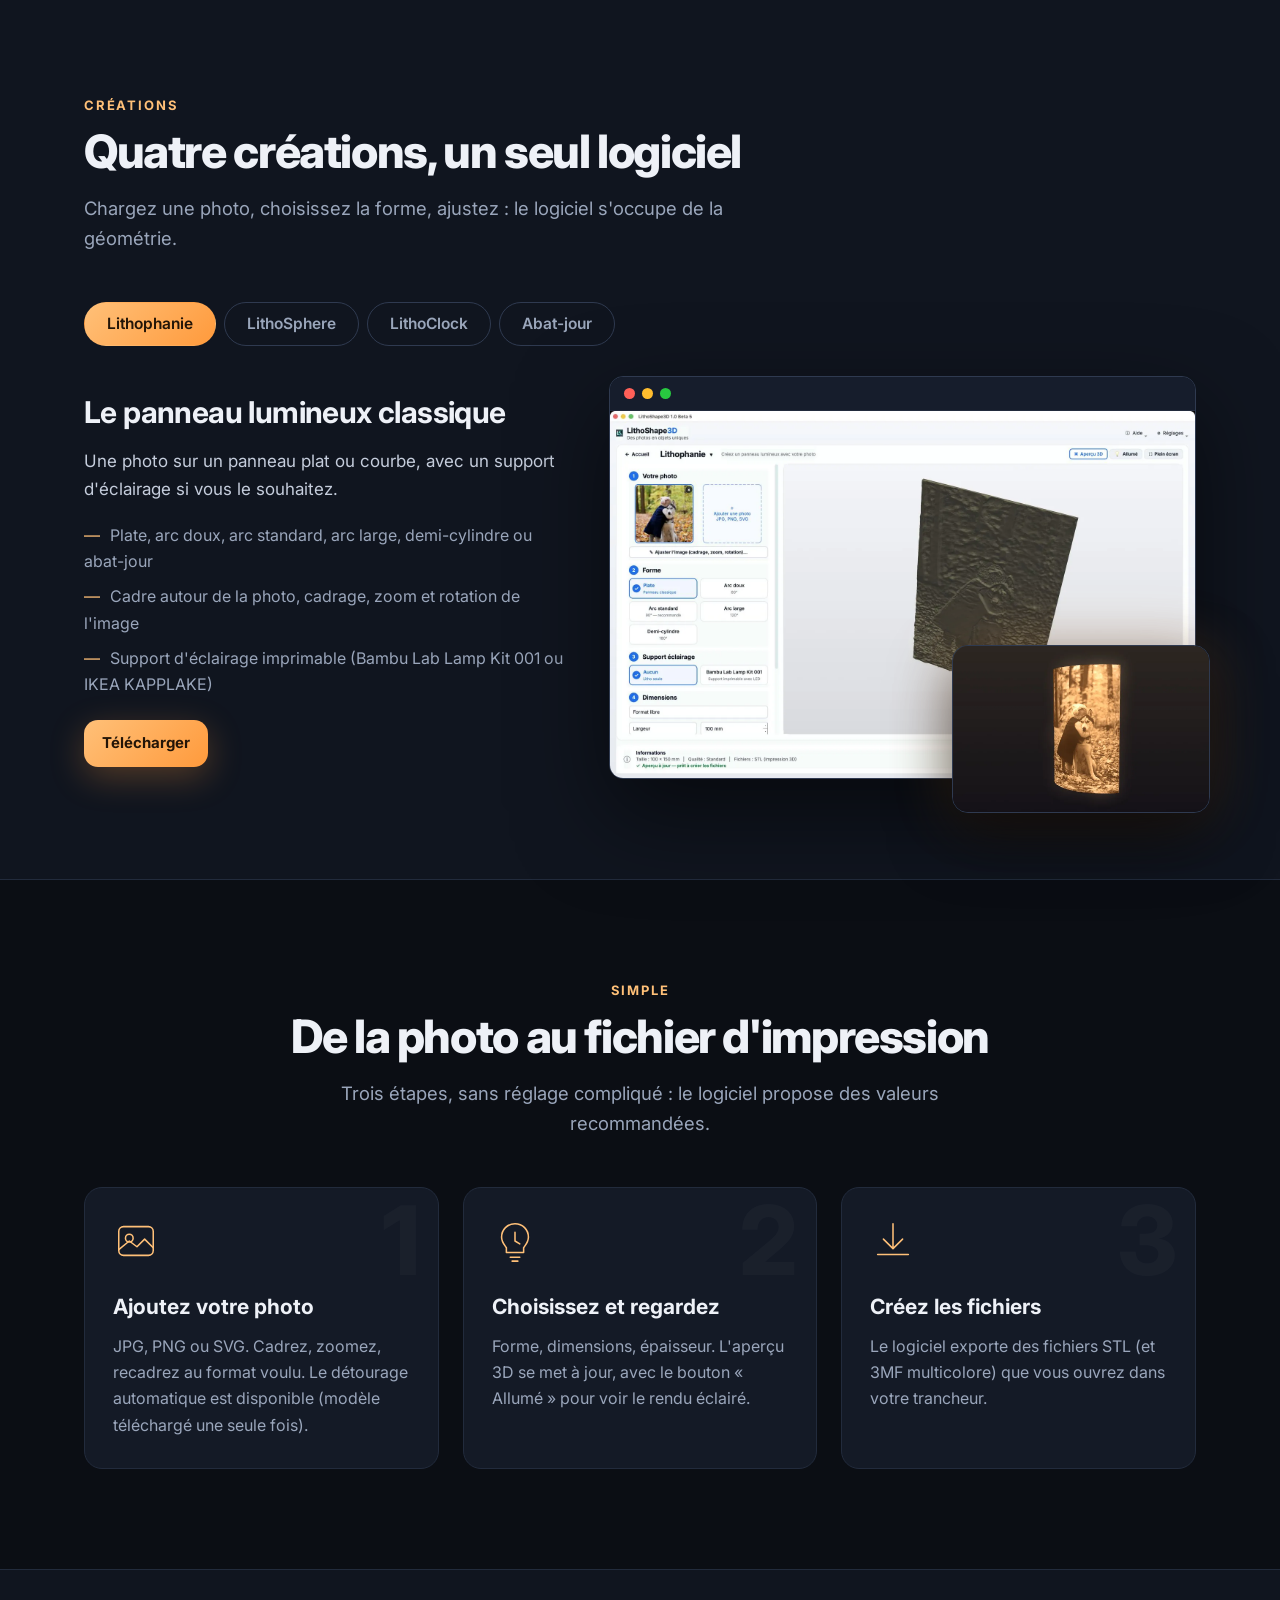
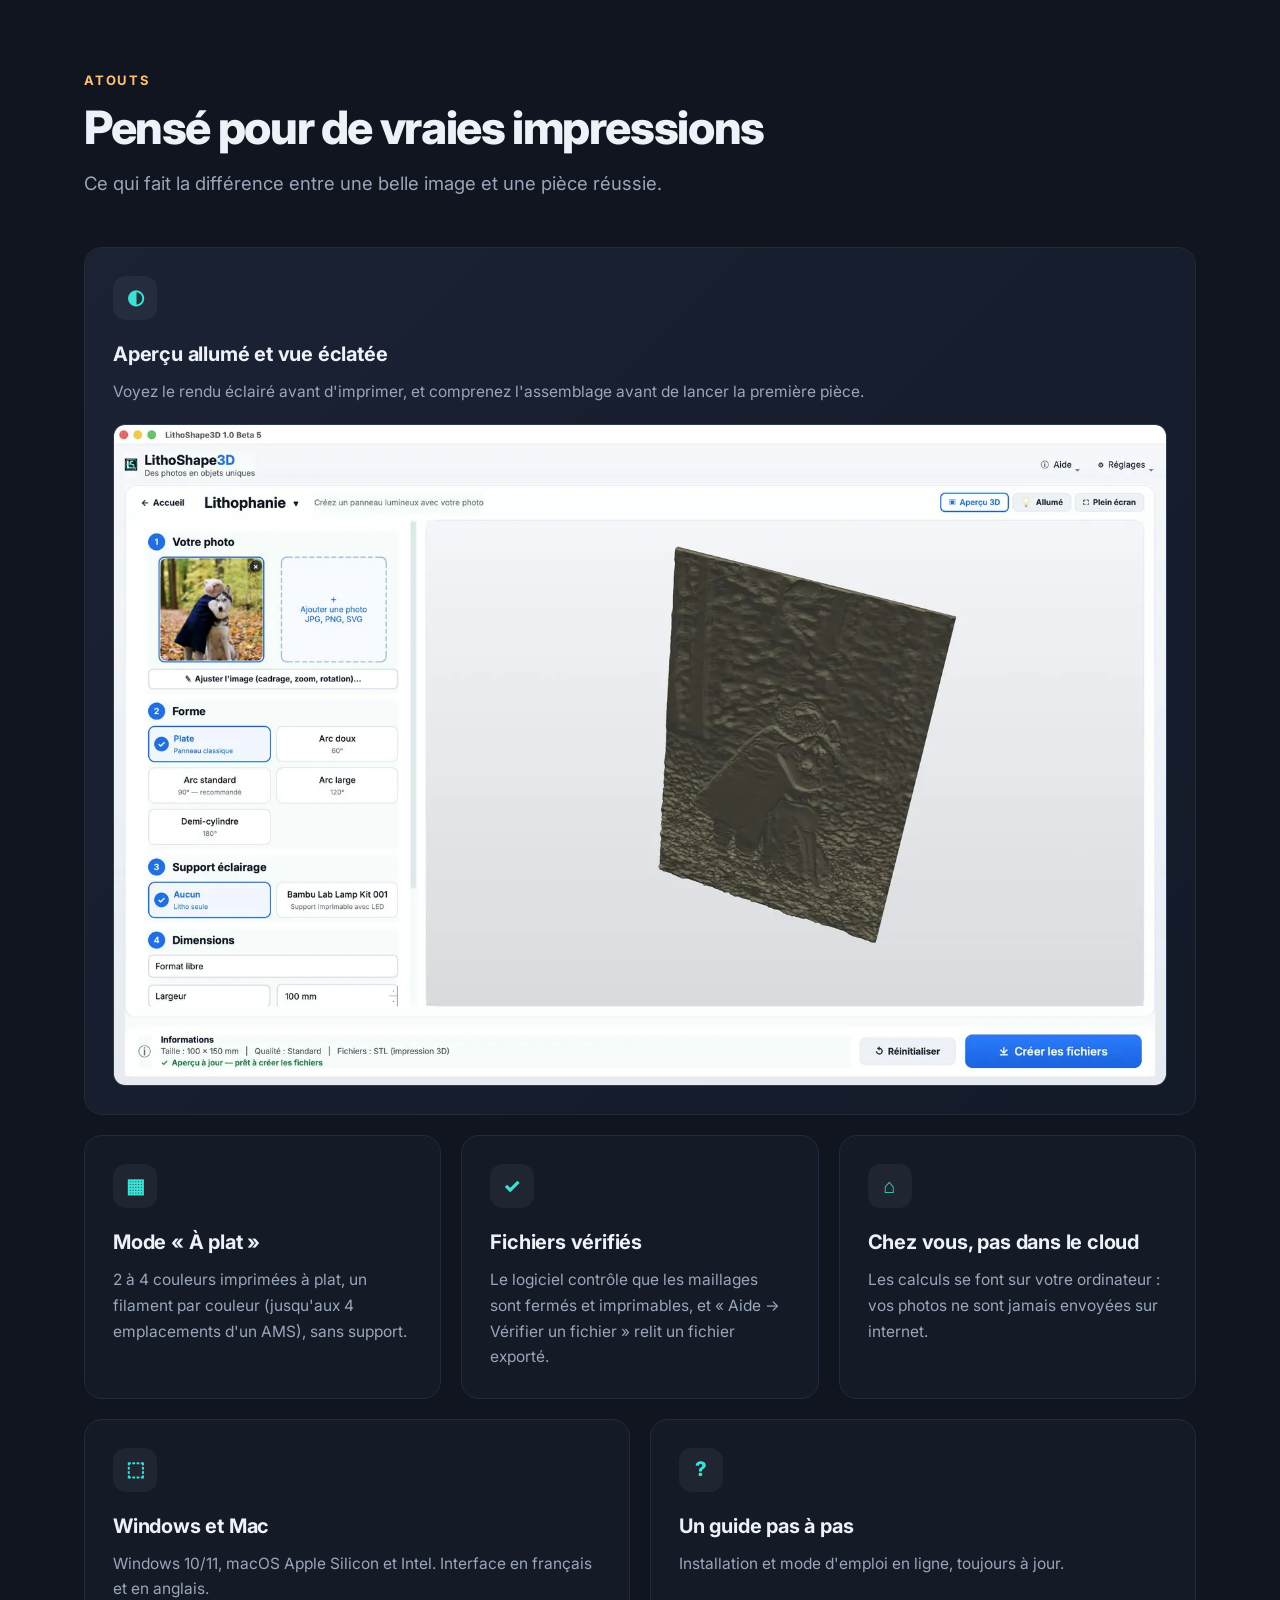
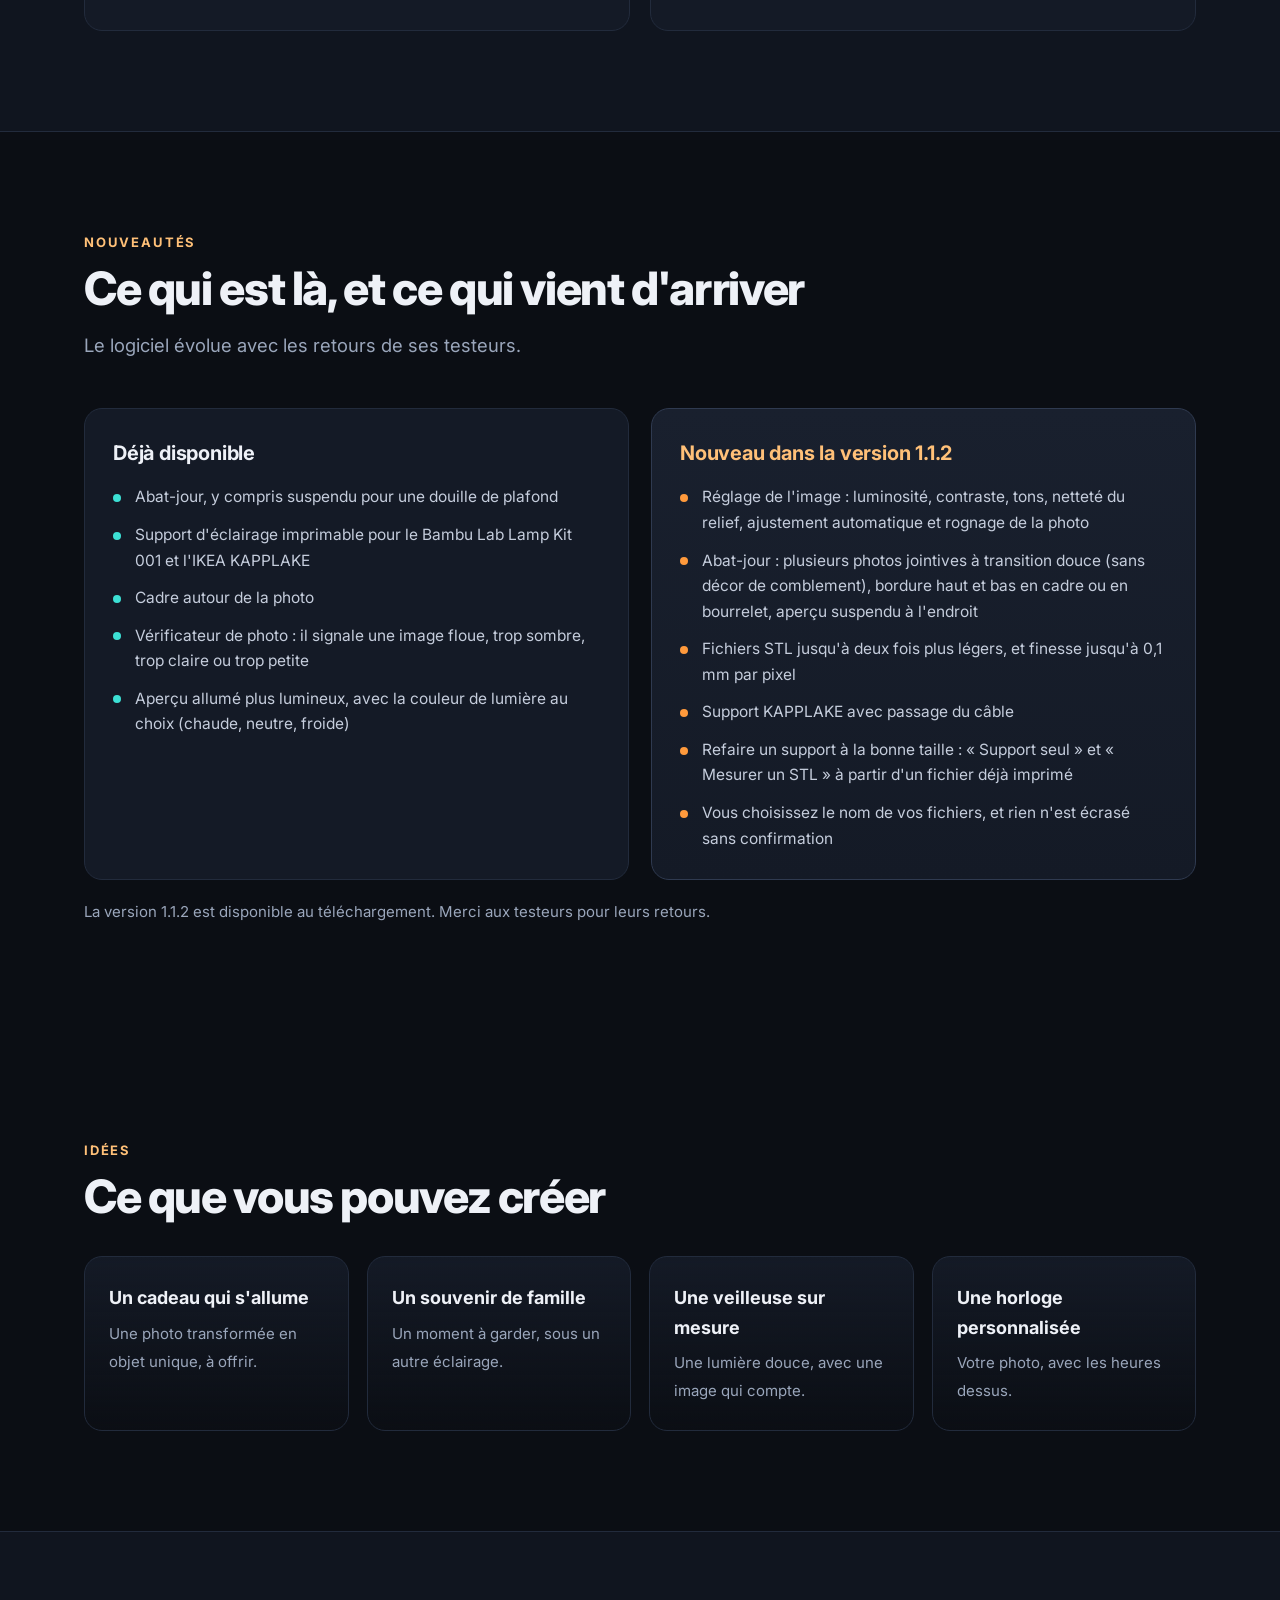
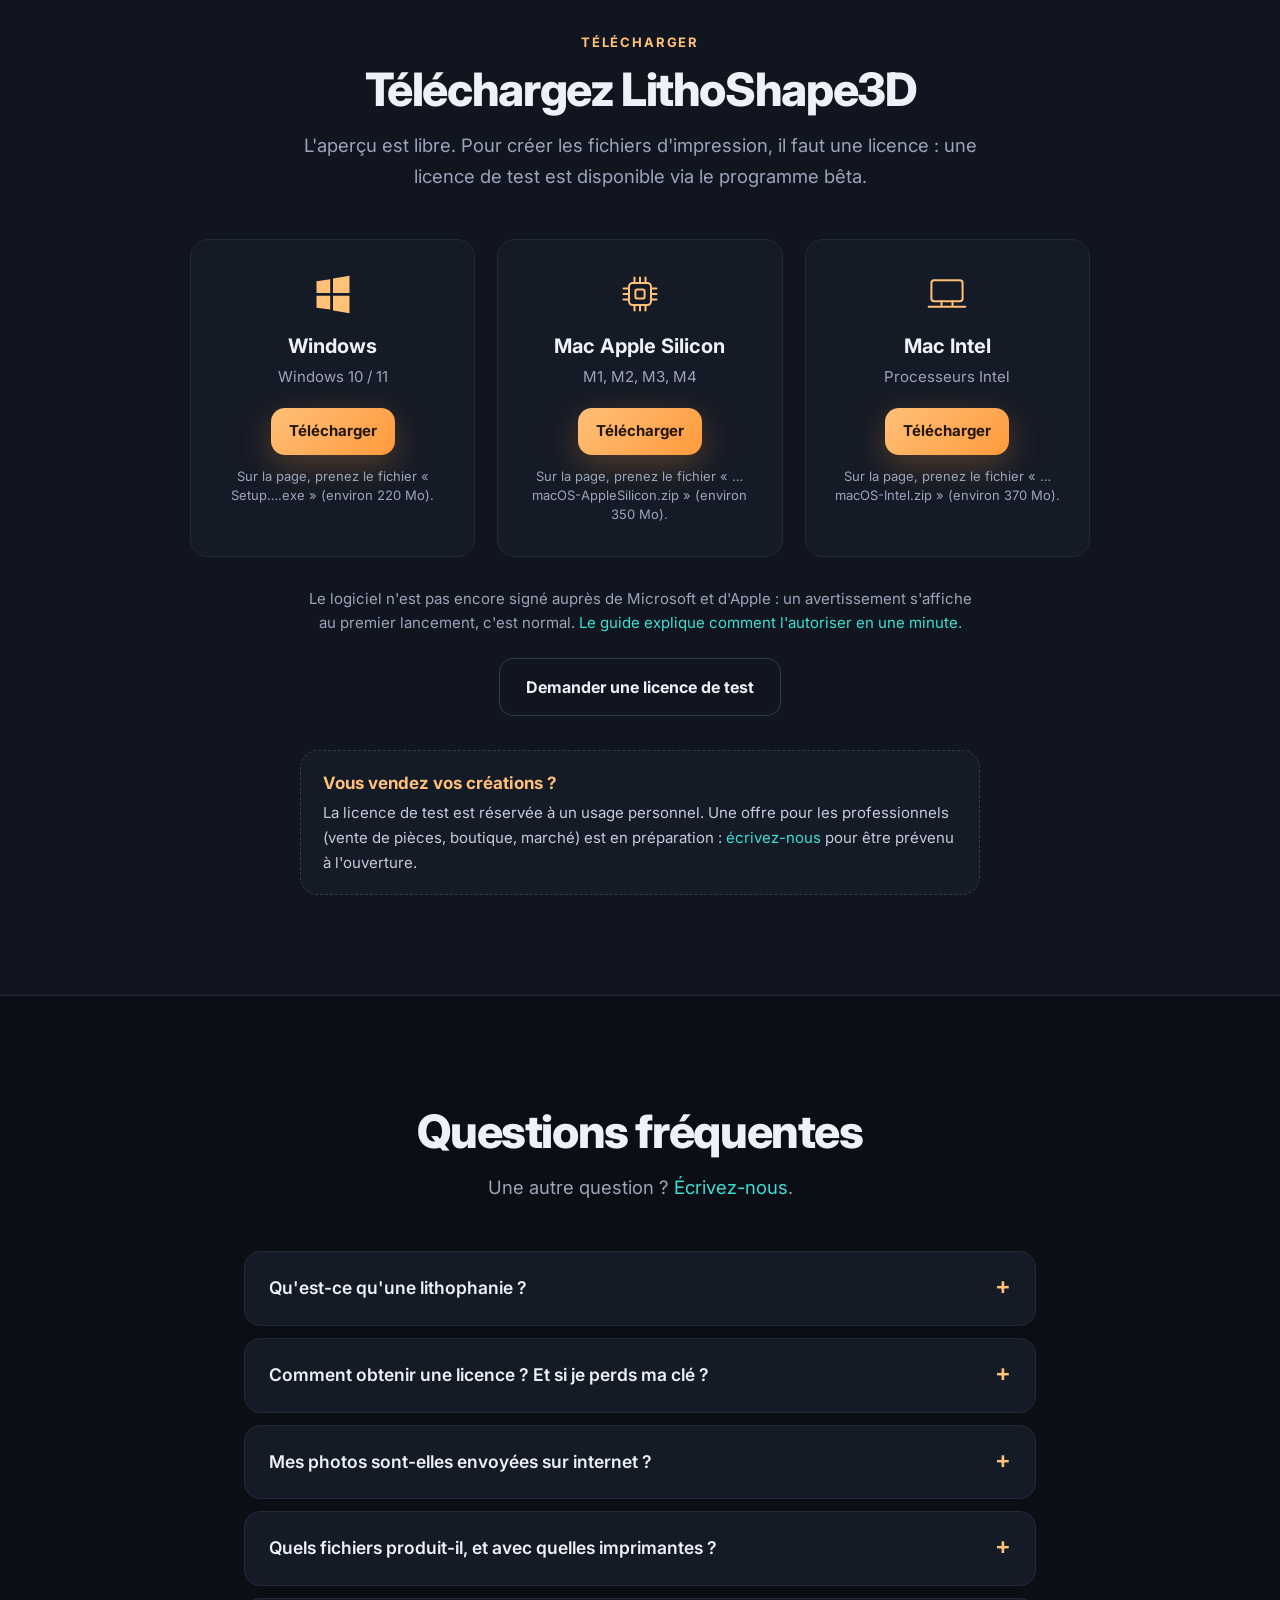
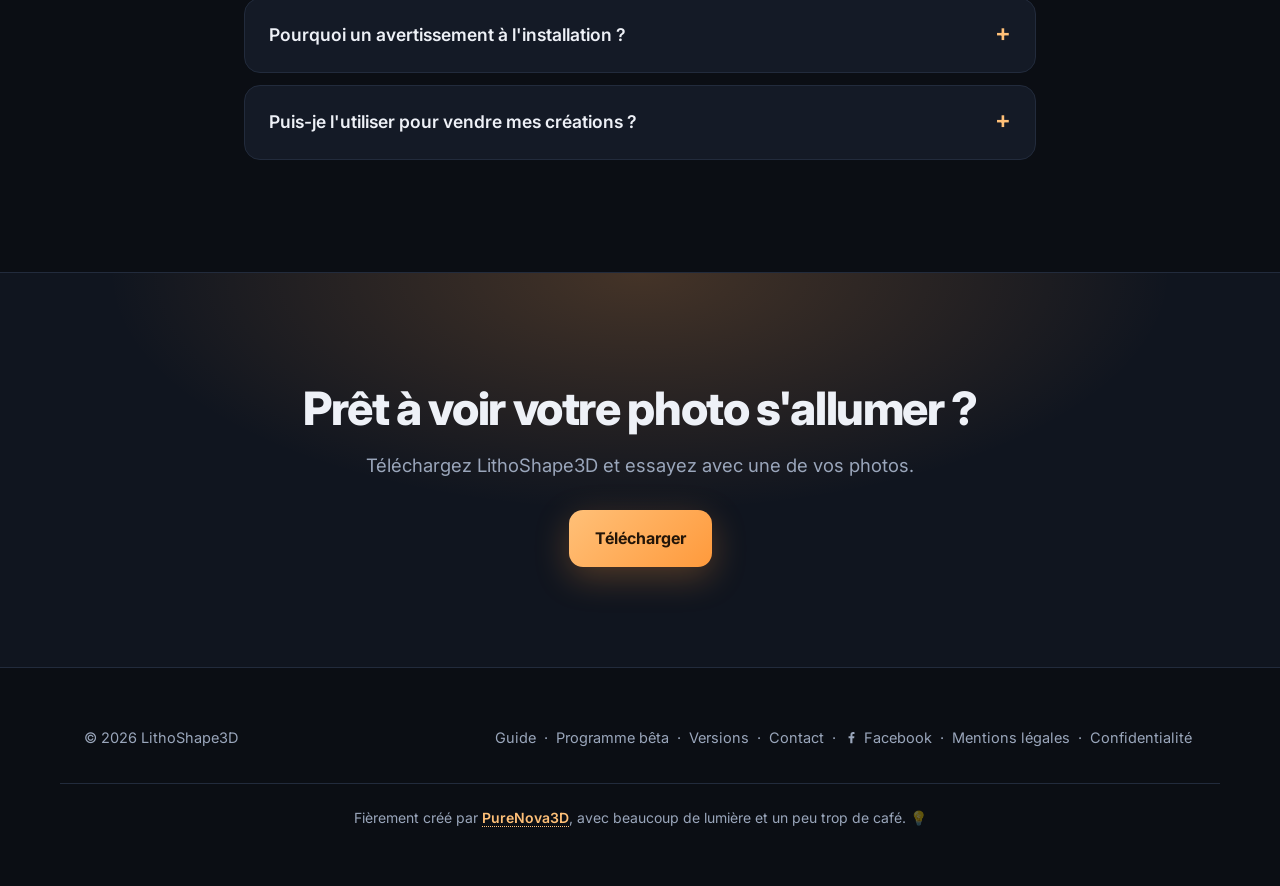
==== commit bd02f311: "site : version 1.1.2 disponible (nouveautes, onglet abat-jour) Co-Authored-By: Claude Sonnet 5.5 <no" ====
--- a/index.html
+++ b/index.html
@@ -54,7 +54,7 @@
 <section id="modules" class="alt"><div class="wrap">
   <div class="rv"><div class="eyebrow">Créations</div><h2>Quatre créations, un seul logiciel</h2><p class="sub">Chargez une photo, choisissez la forme, ajustez : le logiciel s'occupe de la géométrie.</p></div>
   <div class="tabs rv" role="tablist"><button class="tab" role="tab" id="t-litho" aria-controls="p-litho" aria-selected="true" tabindex="0">Lithophanie</button><button class="tab" role="tab" id="t-sphere" aria-controls="p-sphere" aria-selected="false" tabindex="-1">LithoSphere</button><button class="tab" role="tab" id="t-clock" aria-controls="p-clock" aria-selected="false" tabindex="-1">LithoClock</button><button class="tab" role="tab" id="t-lamp" aria-controls="p-lamp" aria-selected="false" tabindex="-1">Abat-jour</button></div>
-  <div class="rv"><div class="panel on" id="p-litho" role="tabpanel" aria-labelledby="t-litho"><div><h3>Le panneau lumineux classique</h3><p>Une photo sur un panneau plat ou courbe, avec un support d'éclairage si vous le souhaitez.</p><ul><li>Plate, arc doux, arc standard, arc large, demi-cylindre ou abat-jour</li><li>Cadre autour de la photo, cadrage, zoom et rotation de l'image</li><li>Support d'éclairage imprimable (Bambu Lab Lamp Kit 001 ou IKEA KAPPLAKE)</li></ul><a class="btn small" href="#telecharger">Télécharger</a></div><div class="shot"><div class="win"><div class="tb"><i></i><i></i><i></i></div><picture><source srcset="assets/img/app-lithophanie.webp" type="image/webp"><img src="assets/img/app-lithophanie.jpg" width="1600" height="1004" alt="Capture du logiciel : lithophanie et aperçu 3D" loading="lazy" decoding="async"></picture></div><div class="prod"><picture><source srcset="assets/img/lithophanie.webp" type="image/webp"><img src="assets/img/lithophanie.jpg" width="960" height="620" alt="Lithophanie lumineuse" loading="lazy" decoding="async"></picture></div></div></div><div class="panel" id="p-sphere" role="tabpanel" aria-labelledby="t-sphere"><div><h3>Une sphère qui s'allume</h3><p>Une ou plusieurs photos sur une sphère lumineuse, avec chapeau, rehausse et socle.</p><ul><li>Placement automatique de plusieurs photos</li><li>Chapeaux, rehausse et socle à imprimer</li><li>Aperçu allumé et vue éclatée pour l'assemblage</li></ul><a class="btn small" href="#telecharger">Télécharger</a></div><div class="shot"><div class="win"><div class="tb"><i></i><i></i><i></i></div><picture><source srcset="assets/img/app-lithosphere.webp" type="image/webp"><img src="assets/img/app-lithosphere.jpg" width="1600" height="1004" alt="Capture du logiciel : LithoSphere" loading="lazy" decoding="async"></picture></div><div class="prod"><picture><source srcset="assets/img/lithosphere.webp" type="image/webp"><img src="assets/img/lithosphere.jpg" width="960" height="620" alt="Sphère lumineuse avec une photo" loading="lazy" decoding="async"></picture></div></div></div><div class="panel" id="p-clock" role="tabpanel" aria-labelledby="t-clock"><div><h3>Une horloge à votre image</h3><p>Une horloge réalisée à partir de votre photo : chiffres, boîtier et cadre.</p><ul><li>Chiffres clairs ou sombres</li><li>En relief lumineux, ou à plat en plusieurs couleurs</li><li>Boîtier et cadre inclus</li></ul><a class="btn small" href="#telecharger">Télécharger</a></div><div class="shot"><div class="win"><div class="tb"><i></i><i></i><i></i></div><picture><source srcset="assets/img/app-lithoclock.webp" type="image/webp"><img src="assets/img/app-lithoclock.jpg" width="1600" height="1004" alt="Capture du logiciel : LithoClock" loading="lazy" decoding="async"></picture></div><div class="prod"><picture><source srcset="assets/img/lithoclock.webp" type="image/webp"><img src="assets/img/lithoclock.jpg" width="960" height="620" alt="Horloge photo avec chiffres" loading="lazy" decoding="async"></picture></div></div></div><div class="panel" id="p-lamp" role="tabpanel" aria-labelledby="t-lamp"><div><h3>Un abat-jour qui s'allume</h3><p>Une photo sur un cylindre complet à 360°, à poser sur une douille ou à suspendre.</p><ul><li>Diamètre et hauteur au choix, douille E14, E27 ou sur mesure</li><li>Version suspendue (douille en haut) avec photo dans le bon sens</li><li>En test (version 1.1.2) : plusieurs photos jointives et bordure haut et bas</li></ul><a class="btn small" href="#telecharger">Télécharger</a></div><div class="shot"><div class="win"><div class="tb"><i></i><i></i><i></i></div><picture><source srcset="assets/img/app-abatjour.webp" type="image/webp"><img src="assets/img/app-abatjour.jpg" width="1600" height="1004" alt="Capture du logiciel : abat-jour" loading="lazy" decoding="async"></picture></div><div class="prod"><picture><source srcset="assets/img/abatjour.webp" type="image/webp"><img src="assets/img/abatjour.jpg" width="960" height="620" alt="Abat-jour lumineux avec une photo" loading="lazy" decoding="async"></picture></div></div></div></div>
+  <div class="rv"><div class="panel on" id="p-litho" role="tabpanel" aria-labelledby="t-litho"><div><h3>Le panneau lumineux classique</h3><p>Une photo sur un panneau plat ou courbe, avec un support d'éclairage si vous le souhaitez.</p><ul><li>Plate, arc doux, arc standard, arc large, demi-cylindre ou abat-jour</li><li>Cadre autour de la photo, cadrage, zoom et rotation de l'image</li><li>Support d'éclairage imprimable (Bambu Lab Lamp Kit 001 ou IKEA KAPPLAKE)</li></ul><a class="btn small" href="#telecharger">Télécharger</a></div><div class="shot"><div class="win"><div class="tb"><i></i><i></i><i></i></div><picture><source srcset="assets/img/app-lithophanie.webp" type="image/webp"><img src="assets/img/app-lithophanie.jpg" width="1600" height="1004" alt="Capture du logiciel : lithophanie et aperçu 3D" loading="lazy" decoding="async"></picture></div><div class="prod"><picture><source srcset="assets/img/lithophanie.webp" type="image/webp"><img src="assets/img/lithophanie.jpg" width="960" height="620" alt="Lithophanie lumineuse" loading="lazy" decoding="async"></picture></div></div></div><div class="panel" id="p-sphere" role="tabpanel" aria-labelledby="t-sphere"><div><h3>Une sphère qui s'allume</h3><p>Une ou plusieurs photos sur une sphère lumineuse, avec chapeau, rehausse et socle.</p><ul><li>Placement automatique de plusieurs photos</li><li>Chapeaux, rehausse et socle à imprimer</li><li>Aperçu allumé et vue éclatée pour l'assemblage</li></ul><a class="btn small" href="#telecharger">Télécharger</a></div><div class="shot"><div class="win"><div class="tb"><i></i><i></i><i></i></div><picture><source srcset="assets/img/app-lithosphere.webp" type="image/webp"><img src="assets/img/app-lithosphere.jpg" width="1600" height="1004" alt="Capture du logiciel : LithoSphere" loading="lazy" decoding="async"></picture></div><div class="prod"><picture><source srcset="assets/img/lithosphere.webp" type="image/webp"><img src="assets/img/lithosphere.jpg" width="960" height="620" alt="Sphère lumineuse avec une photo" loading="lazy" decoding="async"></picture></div></div></div><div class="panel" id="p-clock" role="tabpanel" aria-labelledby="t-clock"><div><h3>Une horloge à votre image</h3><p>Une horloge réalisée à partir de votre photo : chiffres, boîtier et cadre.</p><ul><li>Chiffres clairs ou sombres</li><li>En relief lumineux, ou à plat en plusieurs couleurs</li><li>Boîtier et cadre inclus</li></ul><a class="btn small" href="#telecharger">Télécharger</a></div><div class="shot"><div class="win"><div class="tb"><i></i><i></i><i></i></div><picture><source srcset="assets/img/app-lithoclock.webp" type="image/webp"><img src="assets/img/app-lithoclock.jpg" width="1600" height="1004" alt="Capture du logiciel : LithoClock" loading="lazy" decoding="async"></picture></div><div class="prod"><picture><source srcset="assets/img/lithoclock.webp" type="image/webp"><img src="assets/img/lithoclock.jpg" width="960" height="620" alt="Horloge photo avec chiffres" loading="lazy" decoding="async"></picture></div></div></div><div class="panel" id="p-lamp" role="tabpanel" aria-labelledby="t-lamp"><div><h3>Un abat-jour qui s'allume</h3><p>Une photo sur un cylindre complet à 360°, à poser sur une douille ou à suspendre.</p><ul><li>Diamètre et hauteur au choix, douille E14, E27 ou sur mesure</li><li>Version suspendue (douille en haut) avec photo dans le bon sens</li><li>Plusieurs photos jointives à transition douce, bordure haut et bas</li></ul><a class="btn small" href="#telecharger">Télécharger</a></div><div class="shot"><div class="win"><div class="tb"><i></i><i></i><i></i></div><picture><source srcset="assets/img/app-abatjour.webp" type="image/webp"><img src="assets/img/app-abatjour.jpg" width="1600" height="1004" alt="Capture du logiciel : abat-jour" loading="lazy" decoding="async"></picture></div><div class="prod"><picture><source srcset="assets/img/abatjour.webp" type="image/webp"><img src="assets/img/abatjour.jpg" width="960" height="620" alt="Abat-jour lumineux avec une photo" loading="lazy" decoding="async"></picture></div></div></div></div>
 </div></section>
 
 <section id="comment"><div class="wrap">
@@ -71,10 +71,10 @@
 </div></section>
 
 <section id="nouveautes"><div class="wrap">
-  <div class="rv"><div class="eyebrow">Nouveautés</div><h2>Ce qui est là, et ce qui arrive</h2><p class="sub">Le logiciel évolue avec les retours de ses testeurs.</p></div>
+  <div class="rv"><div class="eyebrow">Nouveautés</div><h2>Ce qui est là, et ce qui vient d'arriver</h2><p class="sub">Le logiciel évolue avec les retours de ses testeurs.</p></div>
   <div class="news rv"><div class="col"><h3>Déjà disponible</h3><ul><li>Abat-jour, y compris suspendu pour une douille de plafond</li><li>Support d'éclairage imprimable pour le Bambu Lab Lamp Kit 001 et l'IKEA KAPPLAKE</li><li>Cadre autour de la photo</li><li>Vérificateur de photo : il signale une image floue, trop sombre, trop claire ou trop petite</li><li>Aperçu allumé plus lumineux, avec la couleur de lumière au choix (chaude, neutre, froide)</li></ul></div>
-  <div class="col soon"><h3>Bientôt : version 1.1.2 (en test)</h3><ul><li>Réglage de l'image : luminosité, contraste, tons, netteté du relief, ajustement automatique et rognage de la photo</li><li>Abat-jour : plusieurs photos jointives à transition douce (sans décor de comblement), bordure haut et bas en cadre ou en bourrelet, aperçu suspendu à l'endroit</li><li>Fichiers STL jusqu'à deux fois plus légers, et finesse jusqu'à 0,1 mm par pixel</li><li>Support KAPPLAKE avec passage du câble</li><li>Refaire un support à la bonne taille : « Support seul » et « Mesurer un STL » à partir d'un fichier déjà imprimé</li><li>Vous choisissez le nom de vos fichiers, et rien n'est écrasé sans confirmation</li></ul></div></div>
-  <p class="rv" style="color:var(--muted);font-size:15px;margin-top:20px">Les nouveautés « bientôt » sont en test : aucune date de sortie n'est fixée.</p>
+  <div class="col soon"><h3>Nouveau dans la version 1.1.2</h3><ul><li>Réglage de l'image : luminosité, contraste, tons, netteté du relief, ajustement automatique et rognage de la photo</li><li>Abat-jour : plusieurs photos jointives à transition douce (sans décor de comblement), bordure haut et bas en cadre ou en bourrelet, aperçu suspendu à l'endroit</li><li>Fichiers STL jusqu'à deux fois plus légers, et finesse jusqu'à 0,1 mm par pixel</li><li>Support KAPPLAKE avec passage du câble</li><li>Refaire un support à la bonne taille : « Support seul » et « Mesurer un STL » à partir d'un fichier déjà imprimé</li><li>Vous choisissez le nom de vos fichiers, et rien n'est écrasé sans confirmation</li></ul></div></div>
+  <p class="rv" style="color:var(--muted);font-size:15px;margin-top:20px">La version 1.1.2 est disponible au téléchargement. Merci aux testeurs pour leurs retours.</p>
 </div></section>
 
 <section><div class="wrap">
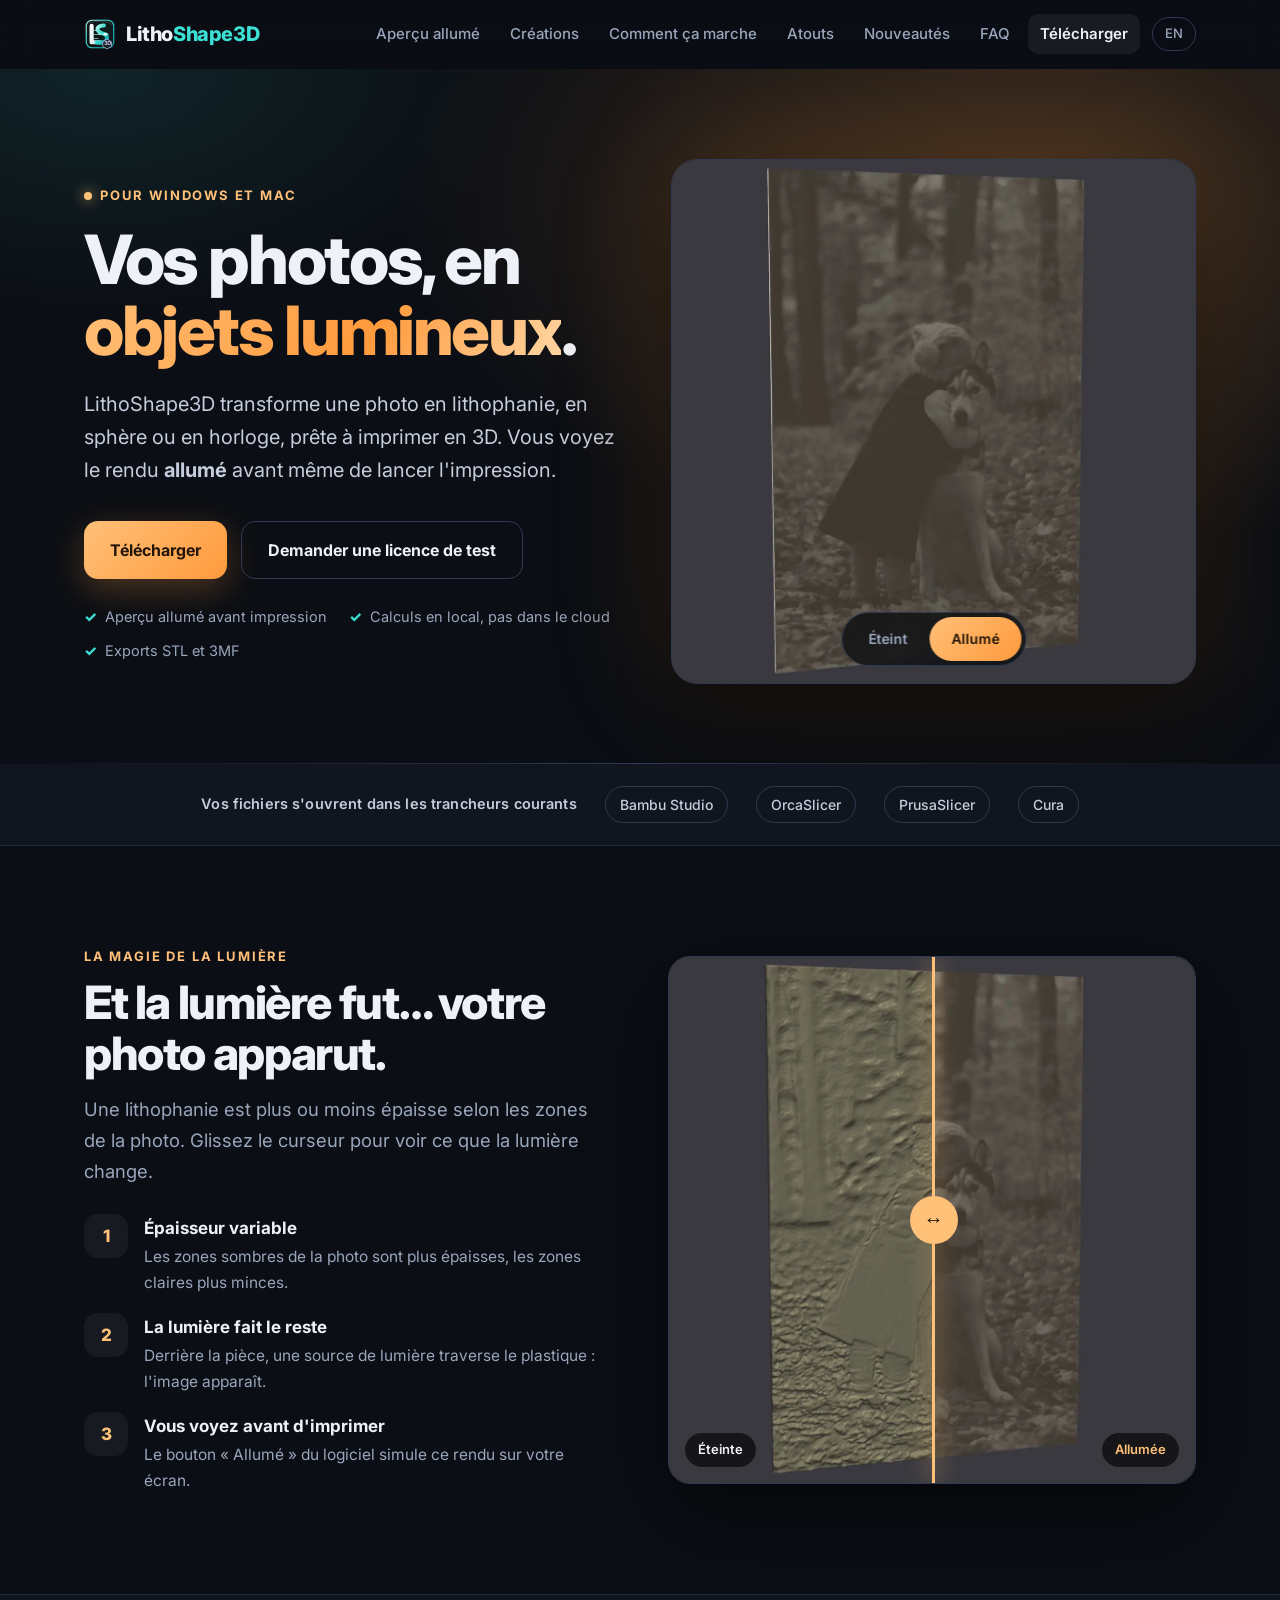
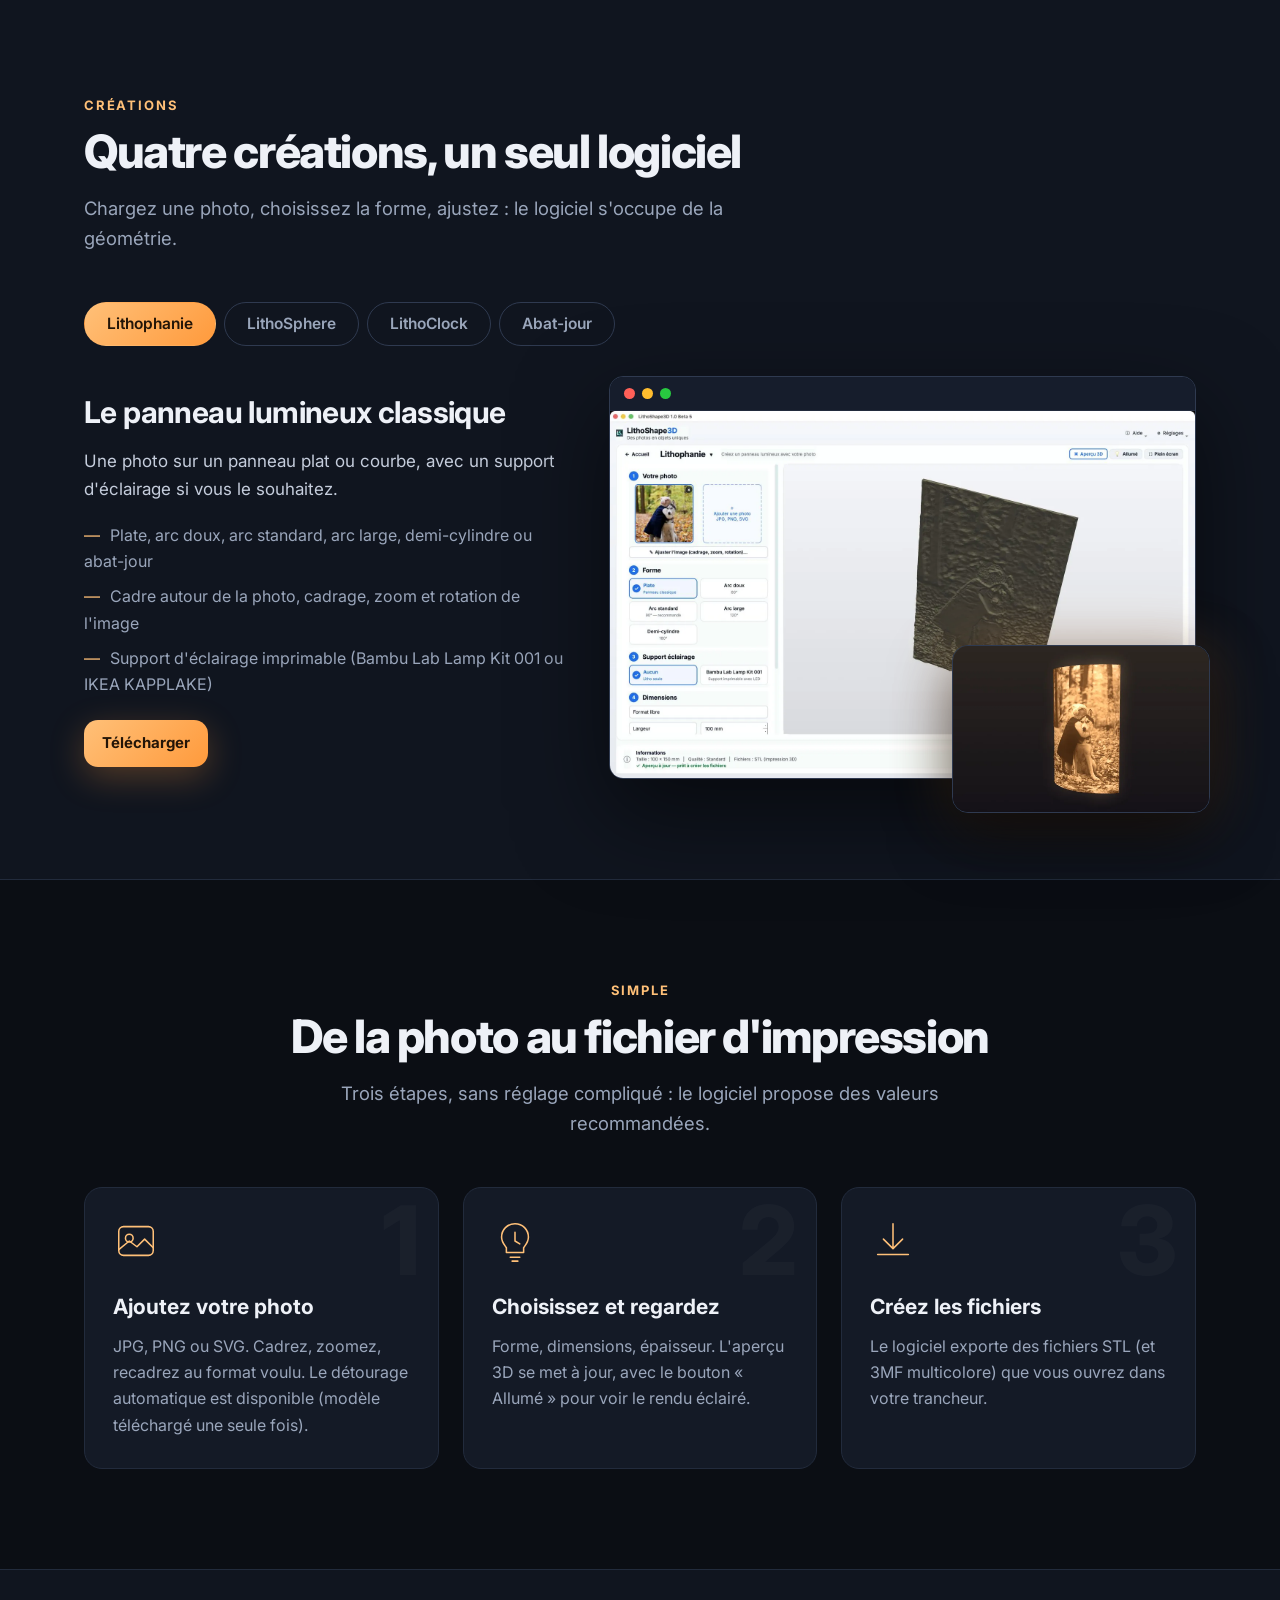
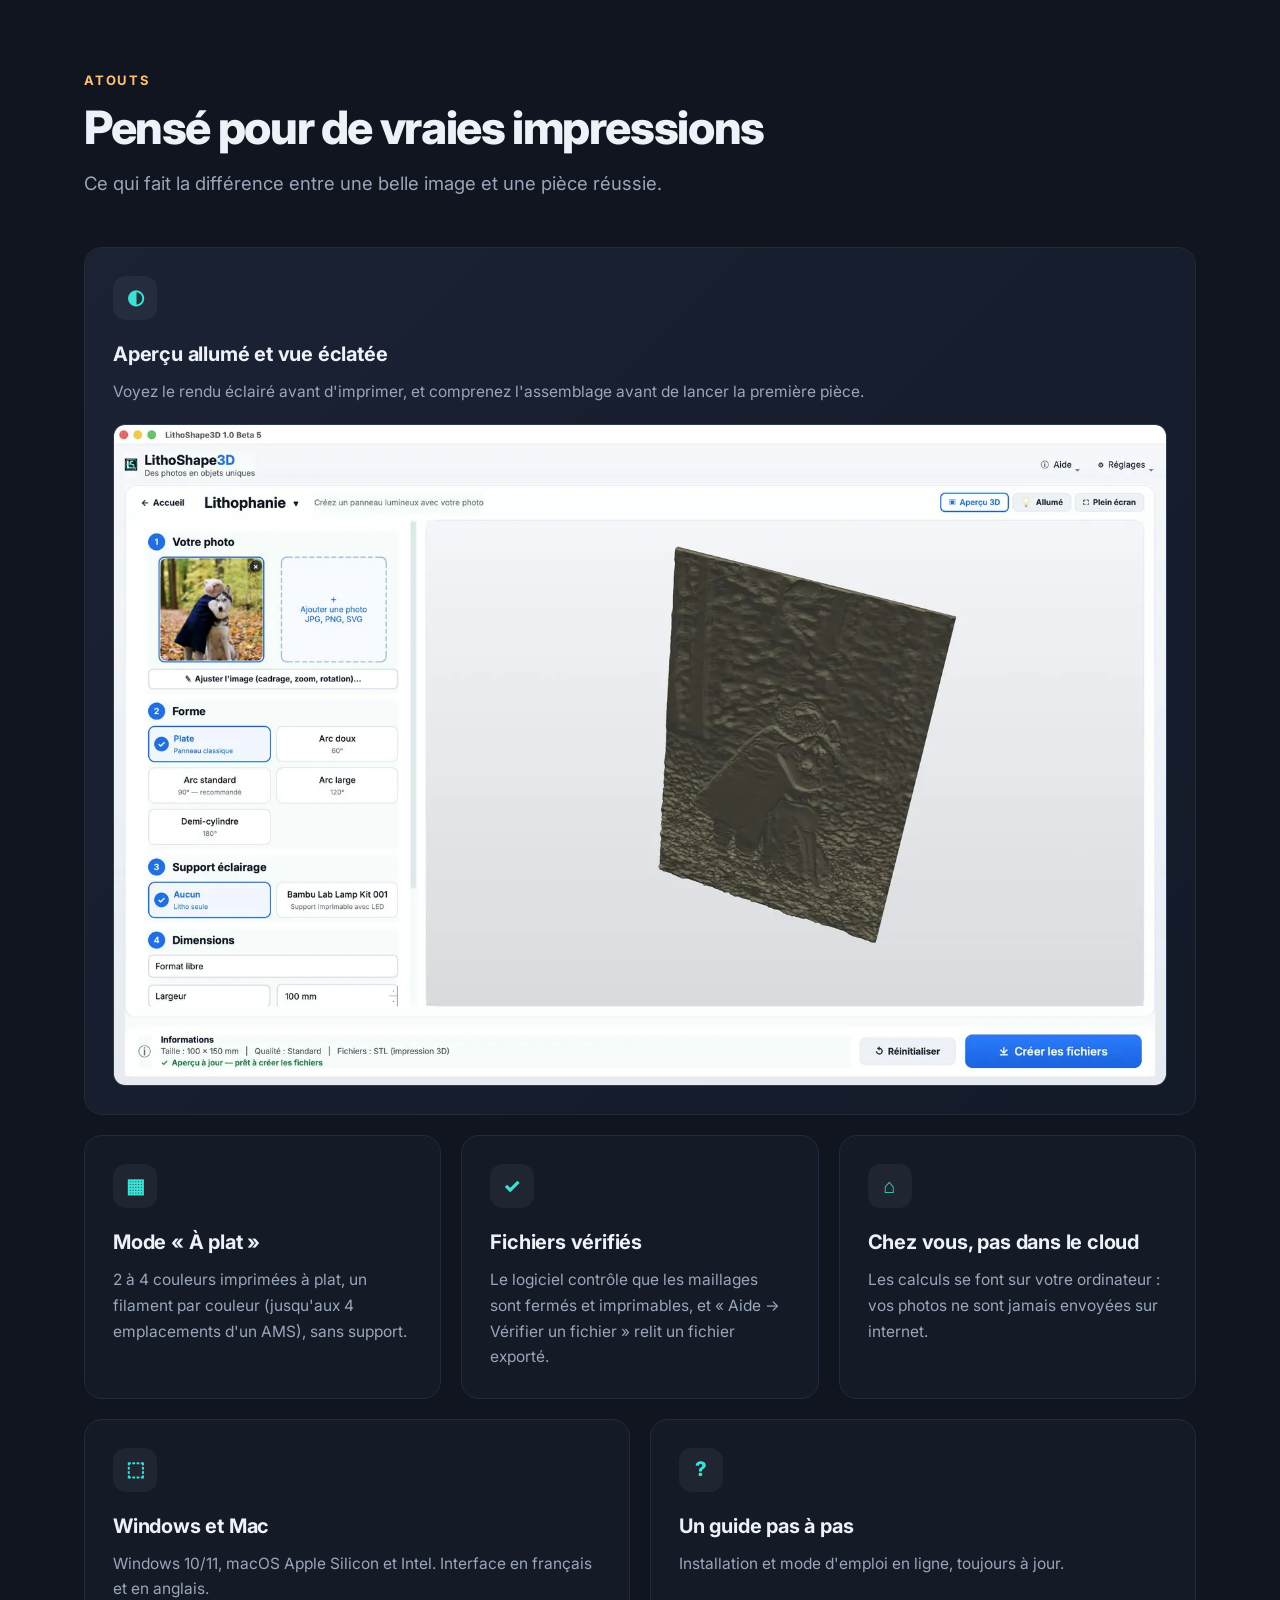
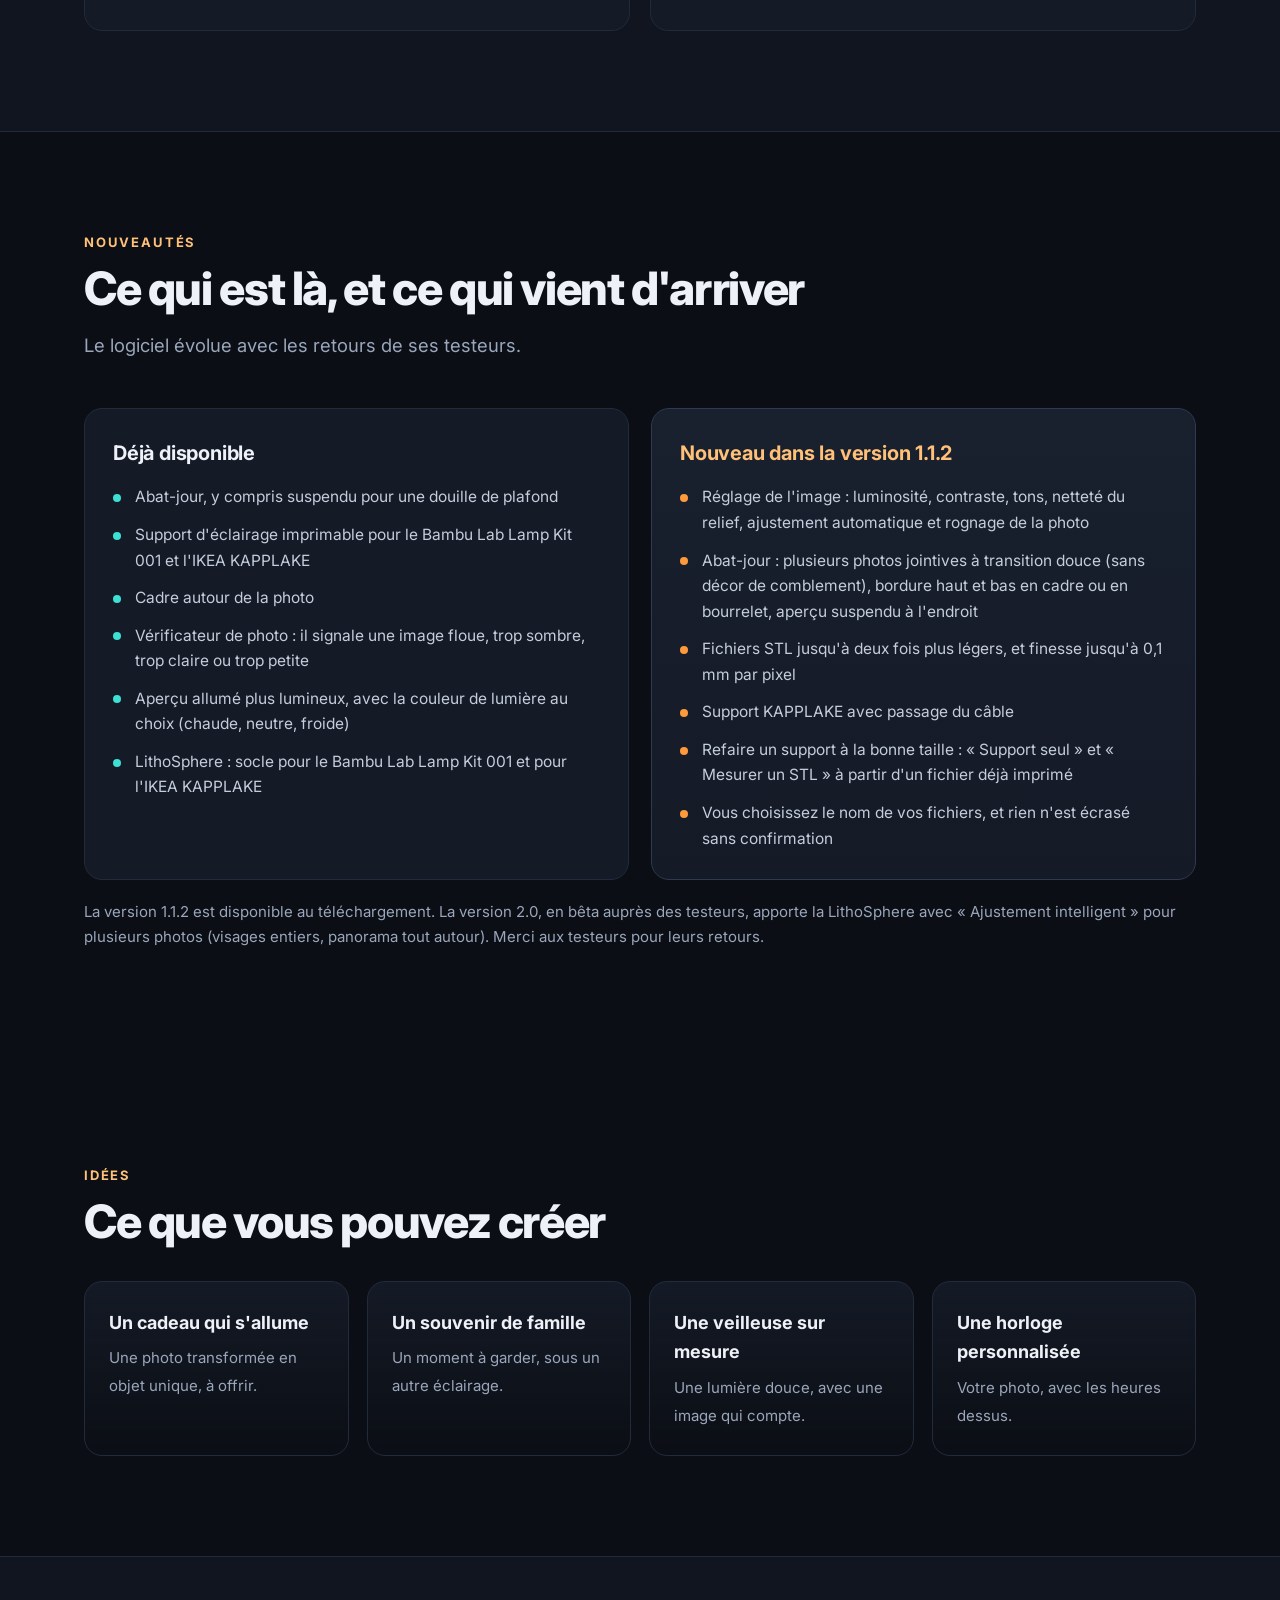
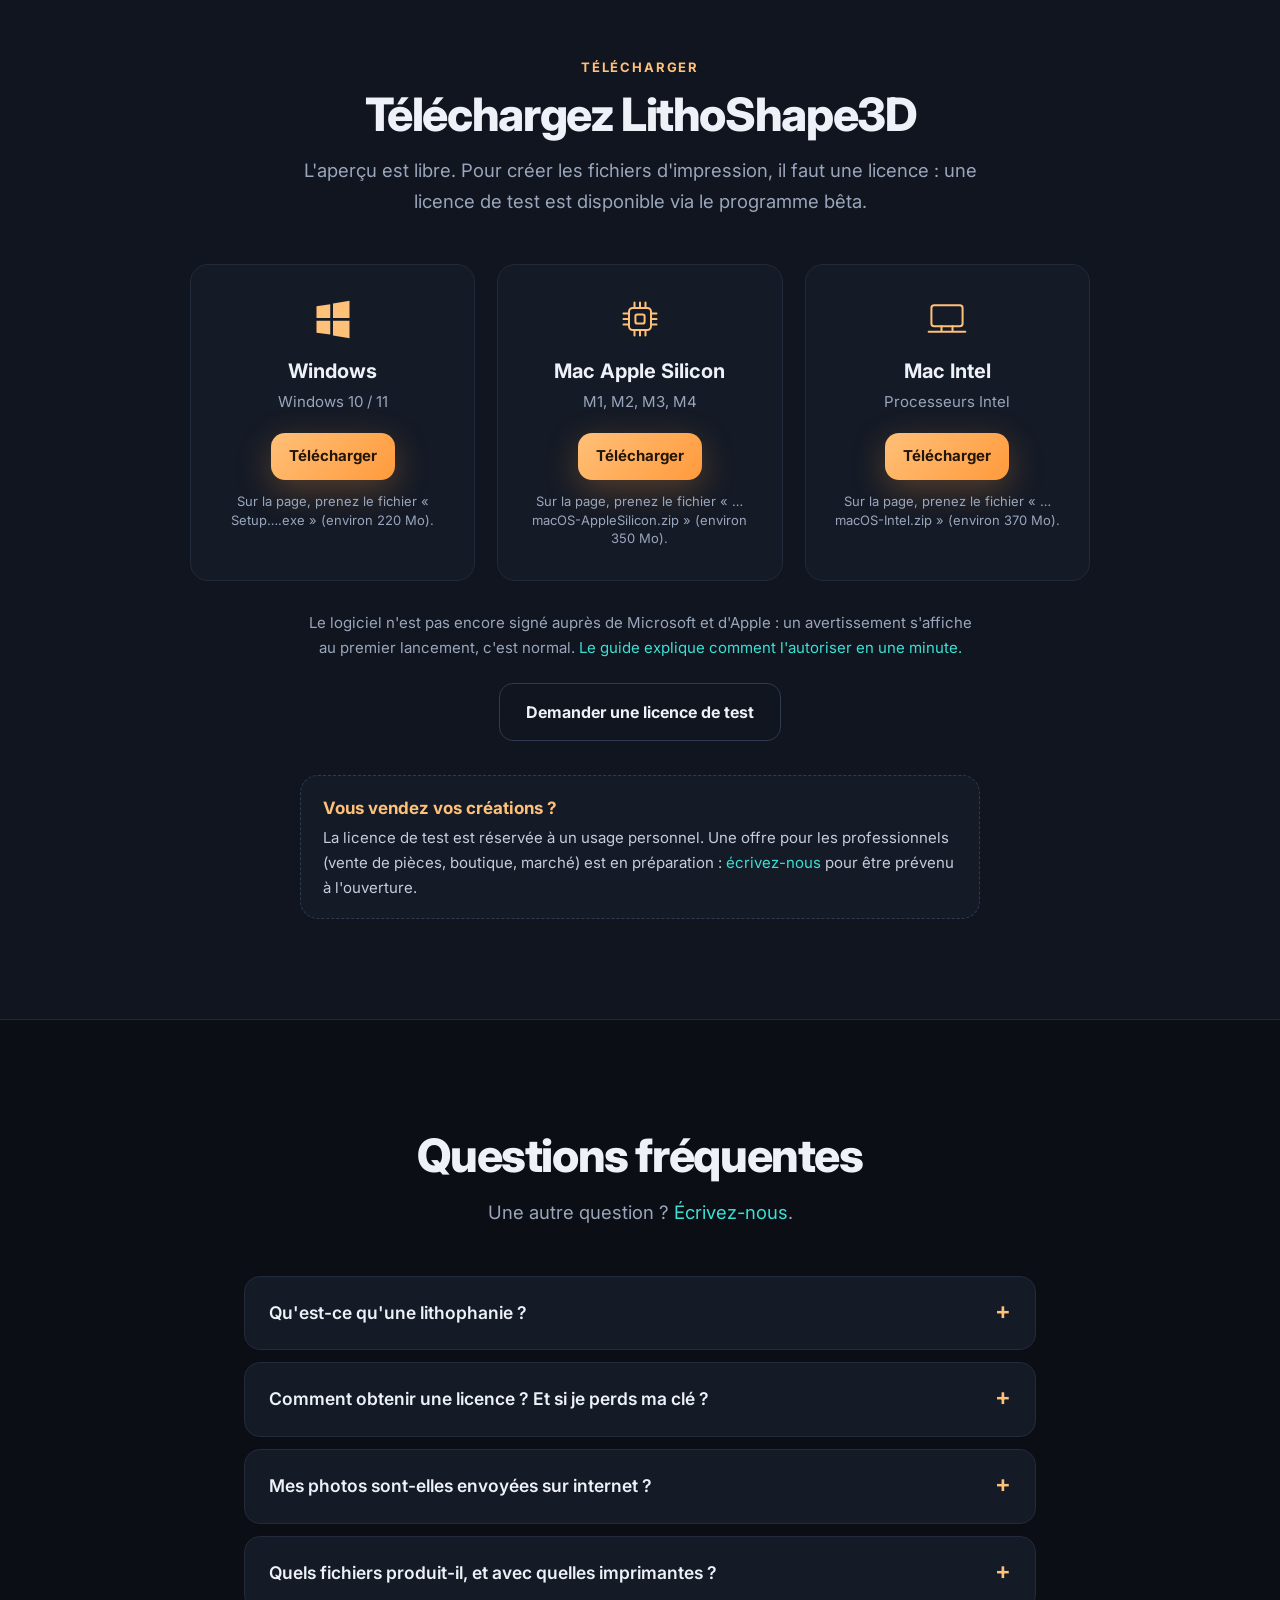
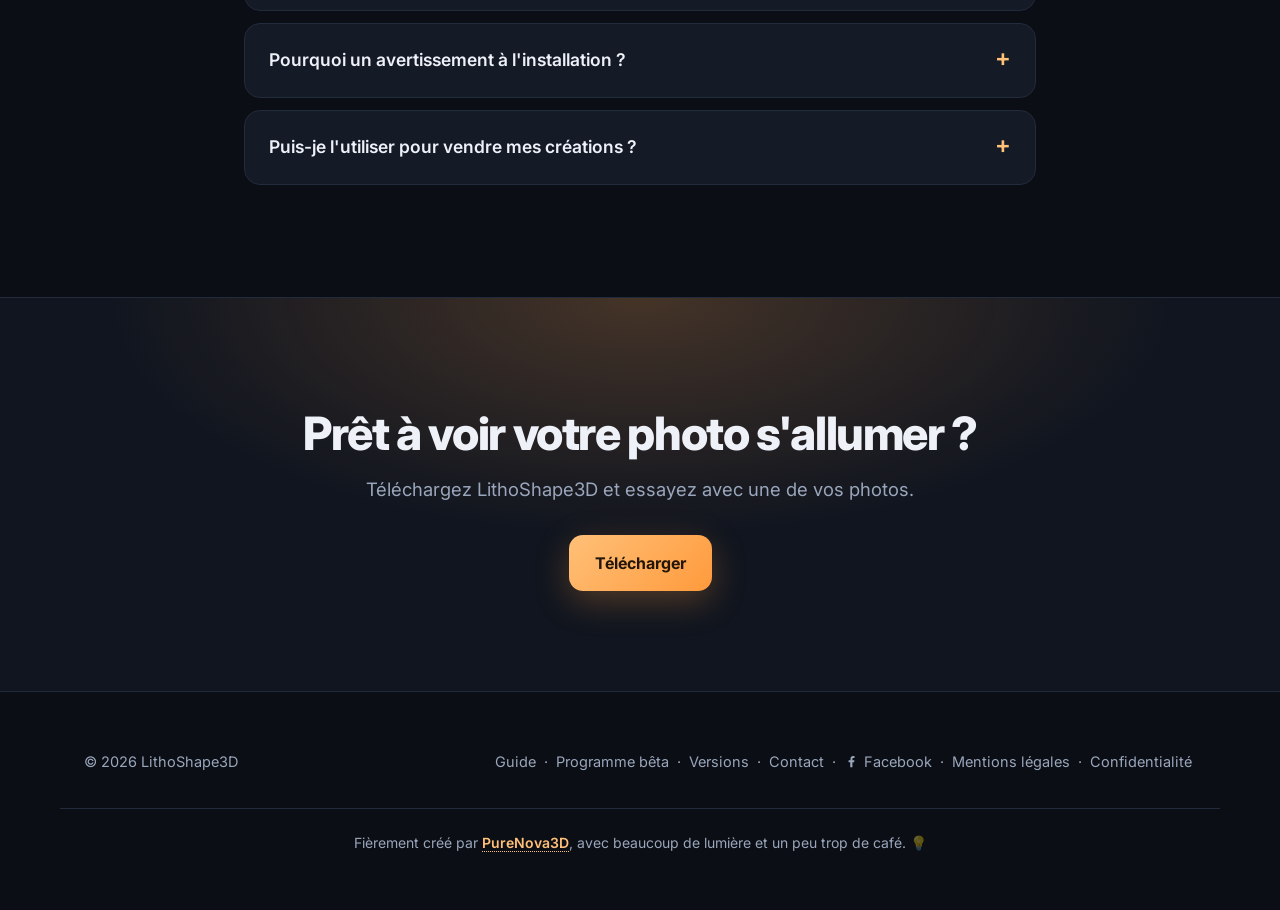
==== commit 0afad586: "site : version 2.0 en beta annoncee (LithoSphere, Ajustement intelligent), socle LithoSphere KAPPLAK" ====
--- a/index.html
+++ b/index.html
@@ -72,9 +72,9 @@
 
 <section id="nouveautes"><div class="wrap">
   <div class="rv"><div class="eyebrow">Nouveautés</div><h2>Ce qui est là, et ce qui vient d'arriver</h2><p class="sub">Le logiciel évolue avec les retours de ses testeurs.</p></div>
-  <div class="news rv"><div class="col"><h3>Déjà disponible</h3><ul><li>Abat-jour, y compris suspendu pour une douille de plafond</li><li>Support d'éclairage imprimable pour le Bambu Lab Lamp Kit 001 et l'IKEA KAPPLAKE</li><li>Cadre autour de la photo</li><li>Vérificateur de photo : il signale une image floue, trop sombre, trop claire ou trop petite</li><li>Aperçu allumé plus lumineux, avec la couleur de lumière au choix (chaude, neutre, froide)</li></ul></div>
+  <div class="news rv"><div class="col"><h3>Déjà disponible</h3><ul><li>Abat-jour, y compris suspendu pour une douille de plafond</li><li>Support d'éclairage imprimable pour le Bambu Lab Lamp Kit 001 et l'IKEA KAPPLAKE</li><li>Cadre autour de la photo</li><li>Vérificateur de photo : il signale une image floue, trop sombre, trop claire ou trop petite</li><li>Aperçu allumé plus lumineux, avec la couleur de lumière au choix (chaude, neutre, froide)</li><li>LithoSphere : socle pour le Bambu Lab Lamp Kit 001 et pour l'IKEA KAPPLAKE</li></ul></div>
   <div class="col soon"><h3>Nouveau dans la version 1.1.2</h3><ul><li>Réglage de l'image : luminosité, contraste, tons, netteté du relief, ajustement automatique et rognage de la photo</li><li>Abat-jour : plusieurs photos jointives à transition douce (sans décor de comblement), bordure haut et bas en cadre ou en bourrelet, aperçu suspendu à l'endroit</li><li>Fichiers STL jusqu'à deux fois plus légers, et finesse jusqu'à 0,1 mm par pixel</li><li>Support KAPPLAKE avec passage du câble</li><li>Refaire un support à la bonne taille : « Support seul » et « Mesurer un STL » à partir d'un fichier déjà imprimé</li><li>Vous choisissez le nom de vos fichiers, et rien n'est écrasé sans confirmation</li></ul></div></div>
-  <p class="rv" style="color:var(--muted);font-size:15px;margin-top:20px">La version 1.1.2 est disponible au téléchargement. Merci aux testeurs pour leurs retours.</p>
+  <p class="rv" style="color:var(--muted);font-size:15px;margin-top:20px">La version 1.1.2 est disponible au téléchargement. La version 2.0, en bêta auprès des testeurs, apporte la LithoSphere avec « Ajustement intelligent » pour plusieurs photos (visages entiers, panorama tout autour). Merci aux testeurs pour leurs retours.</p>
 </div></section>
 
 <section><div class="wrap">
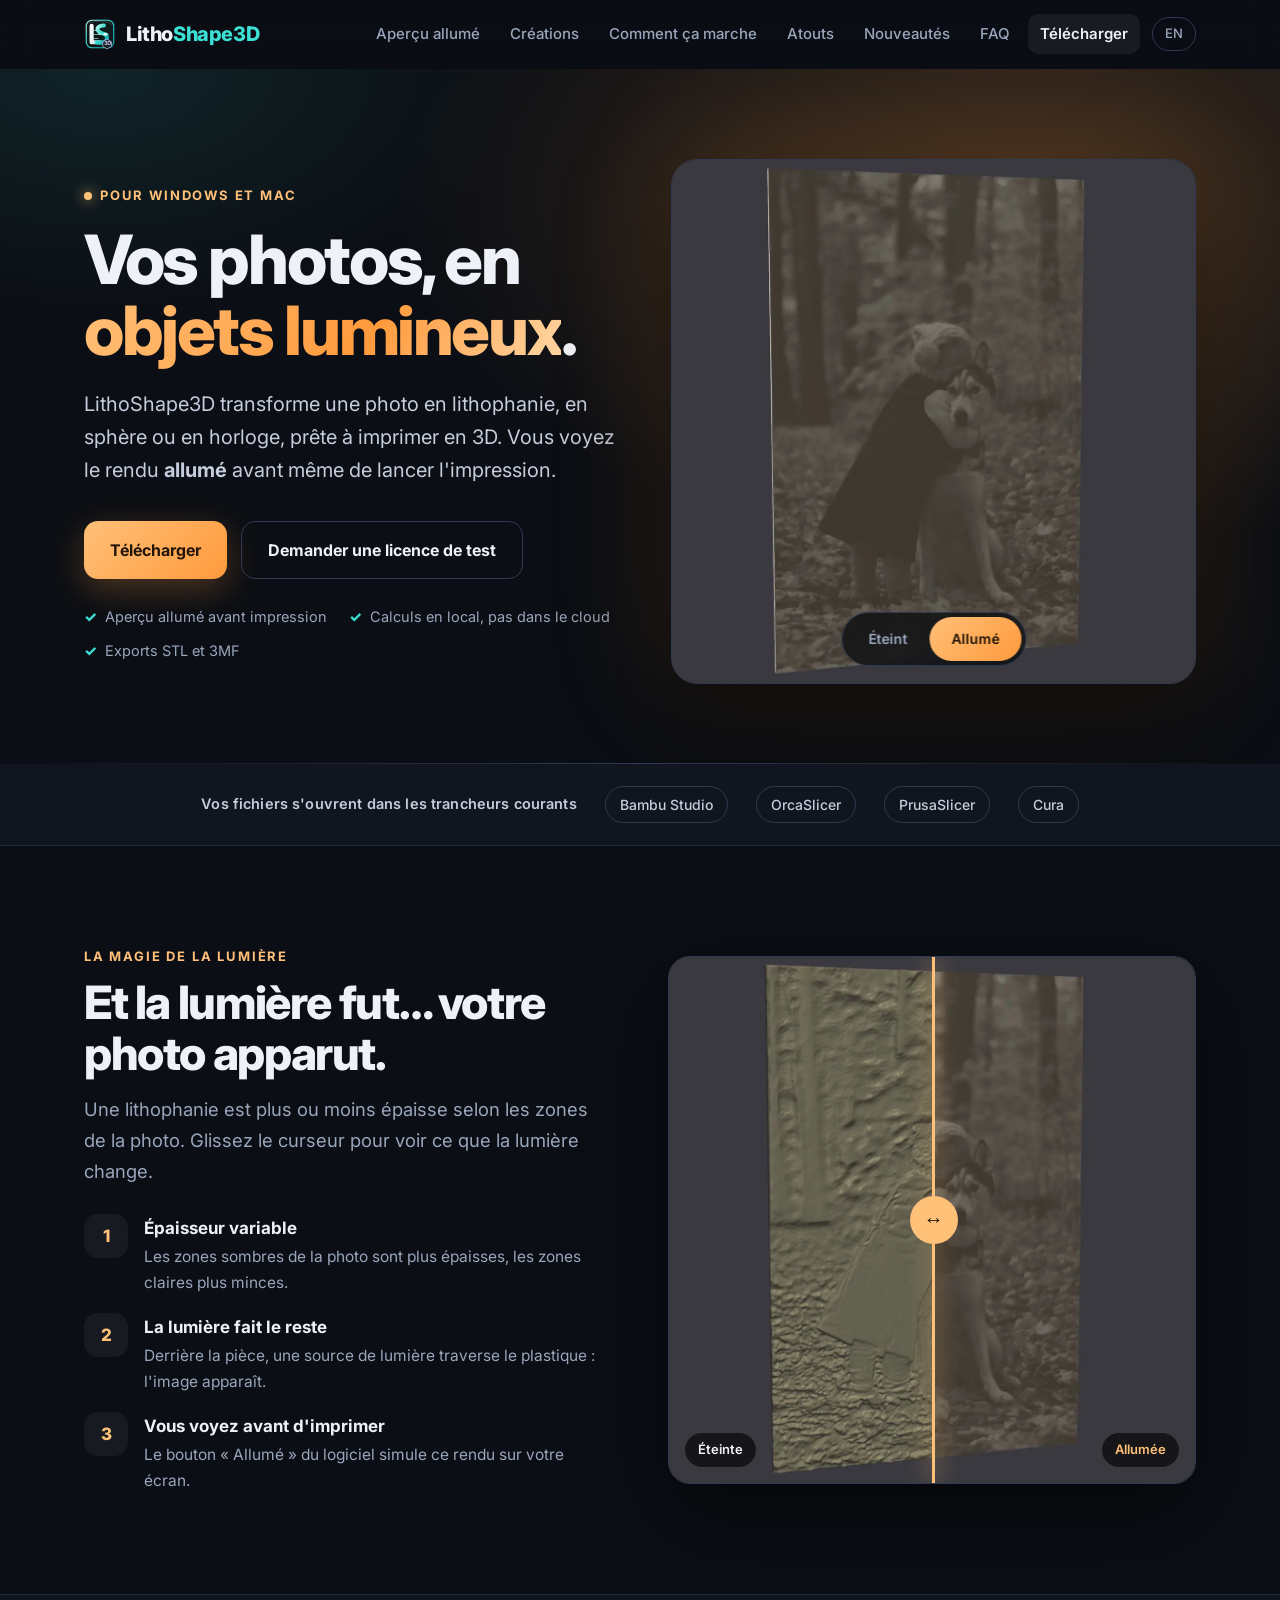
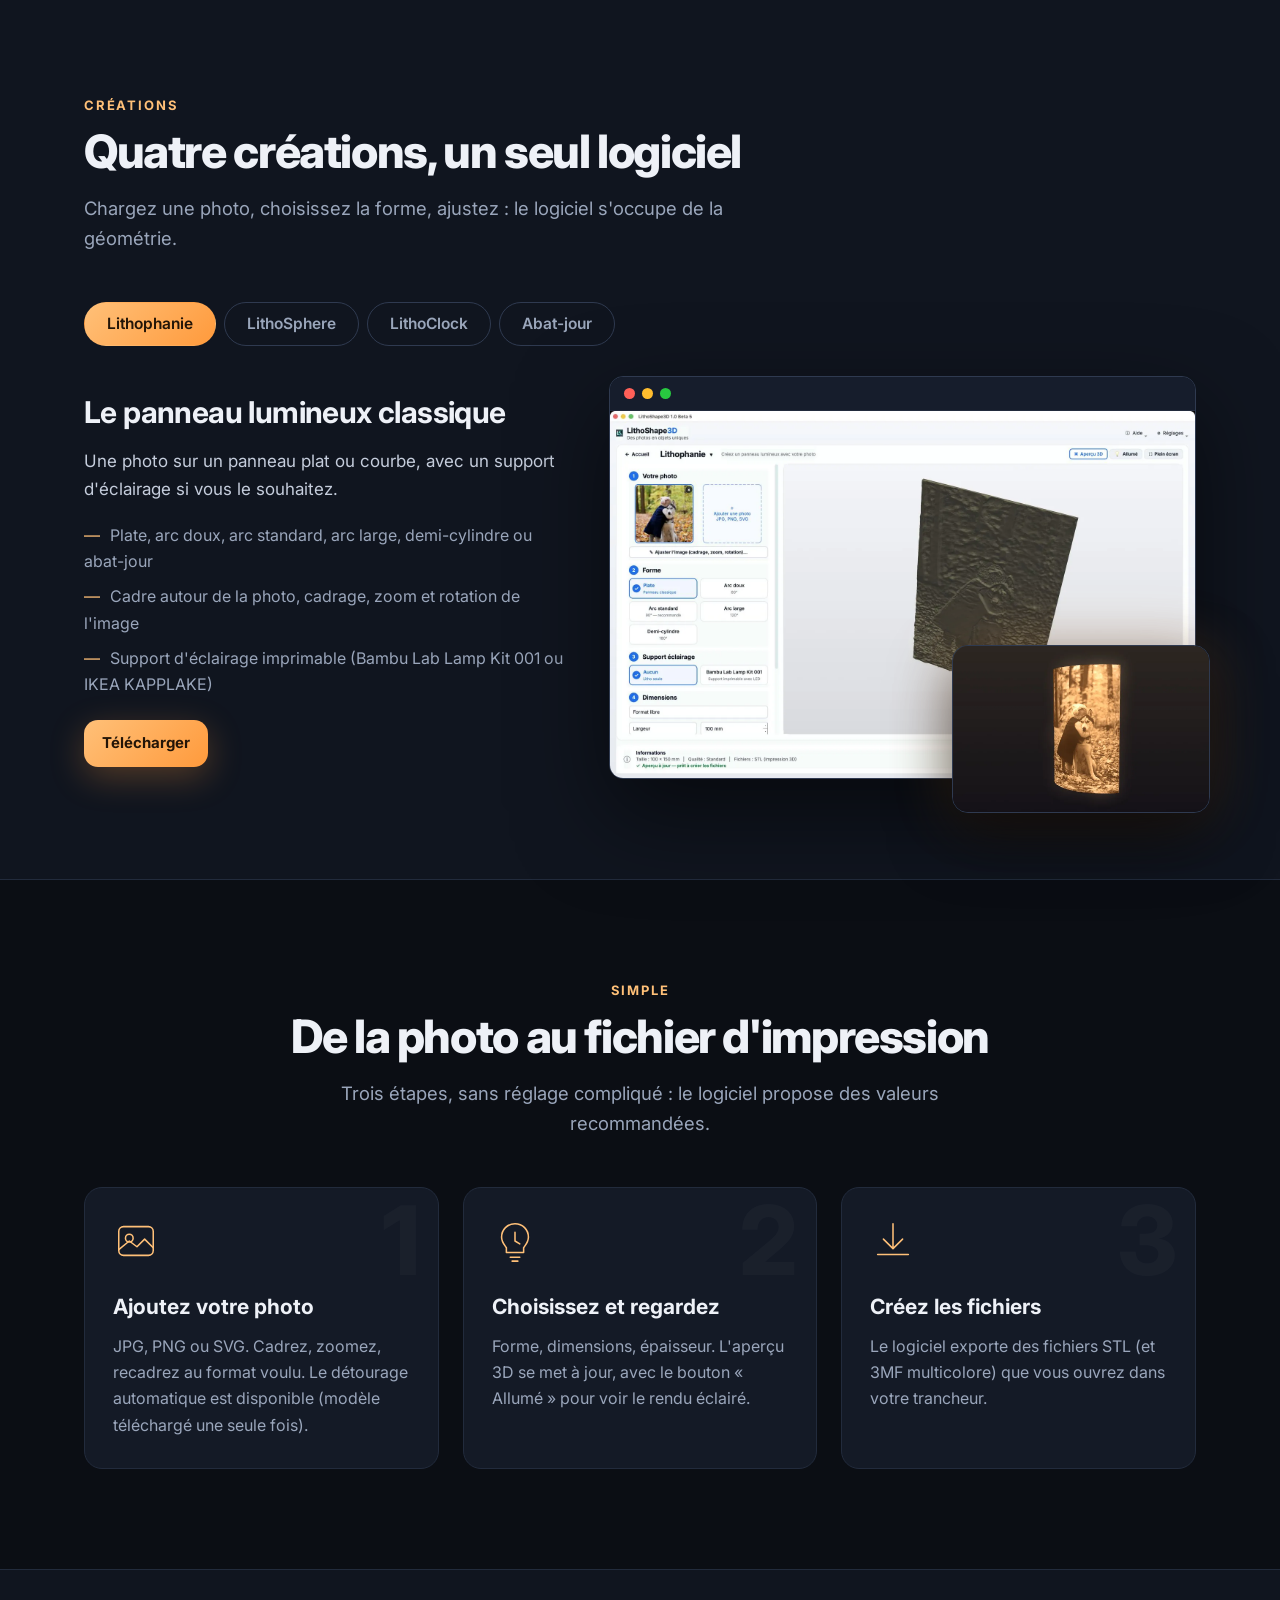
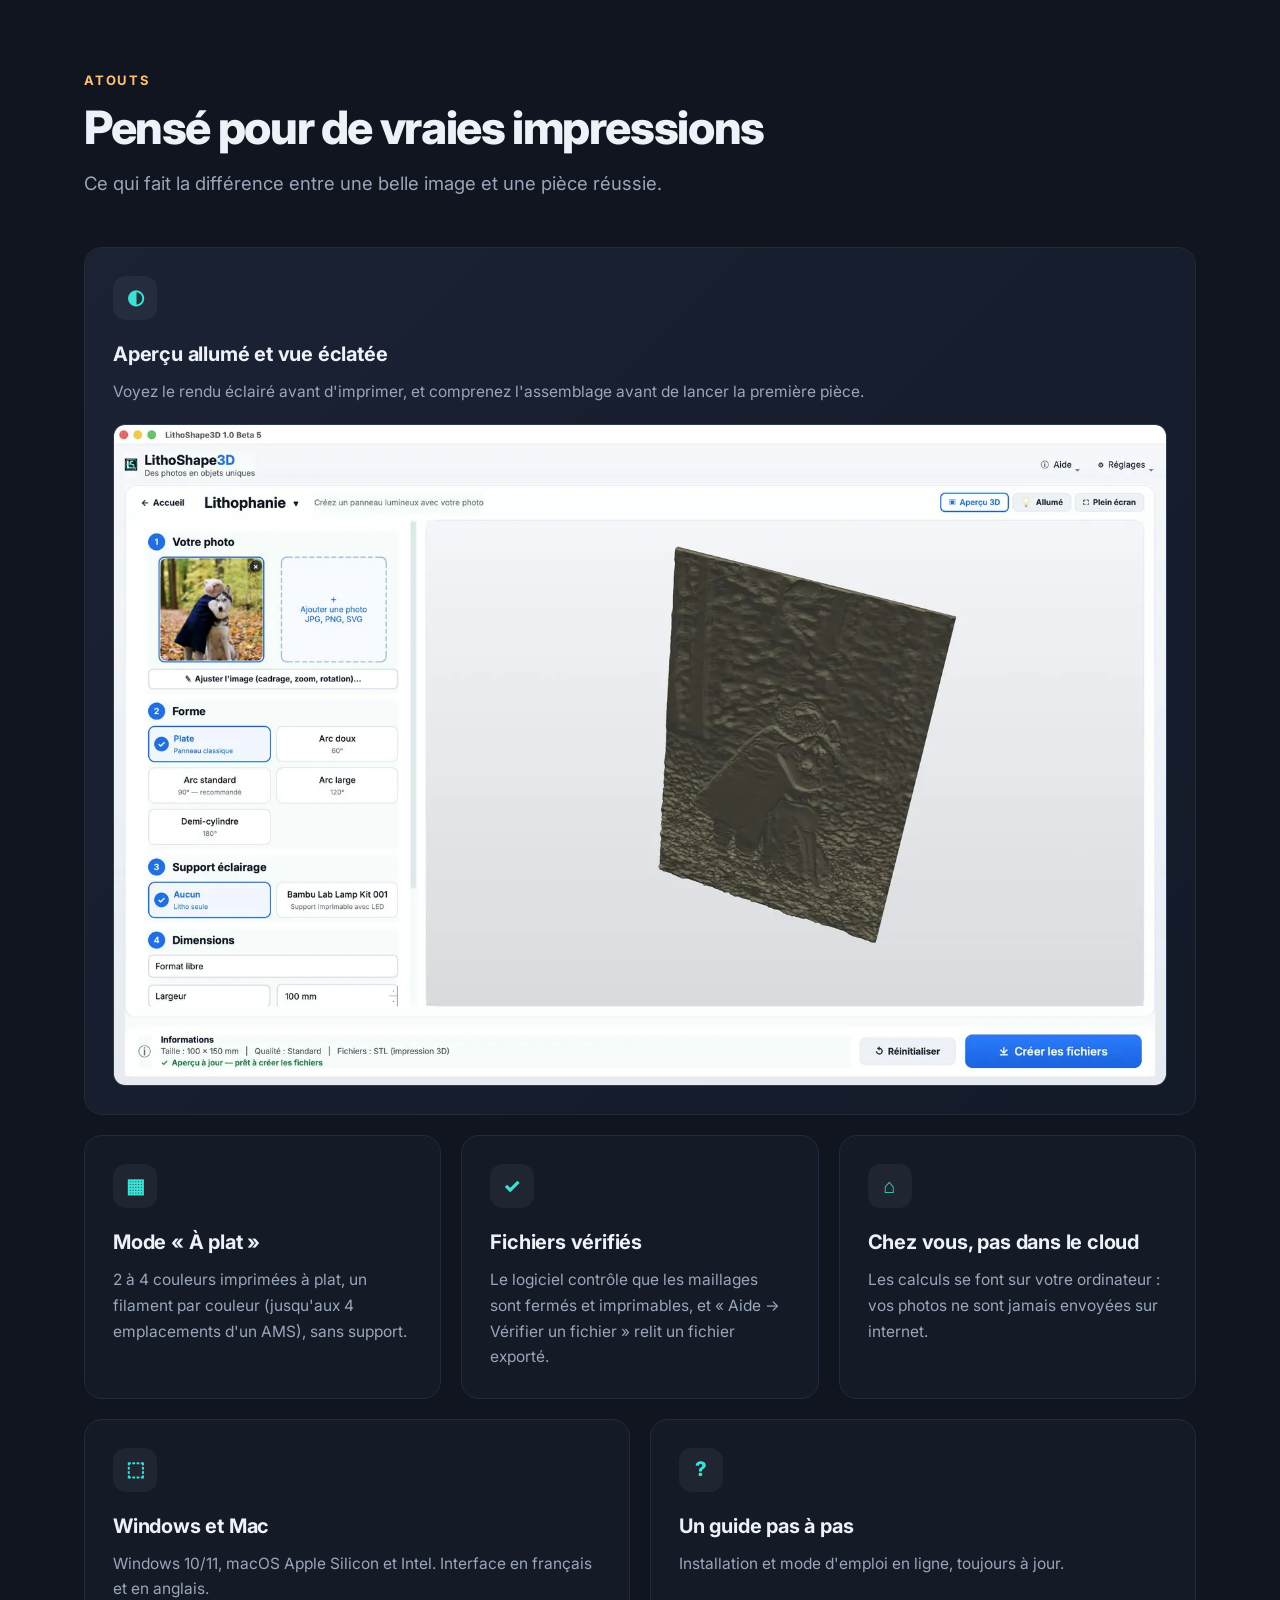
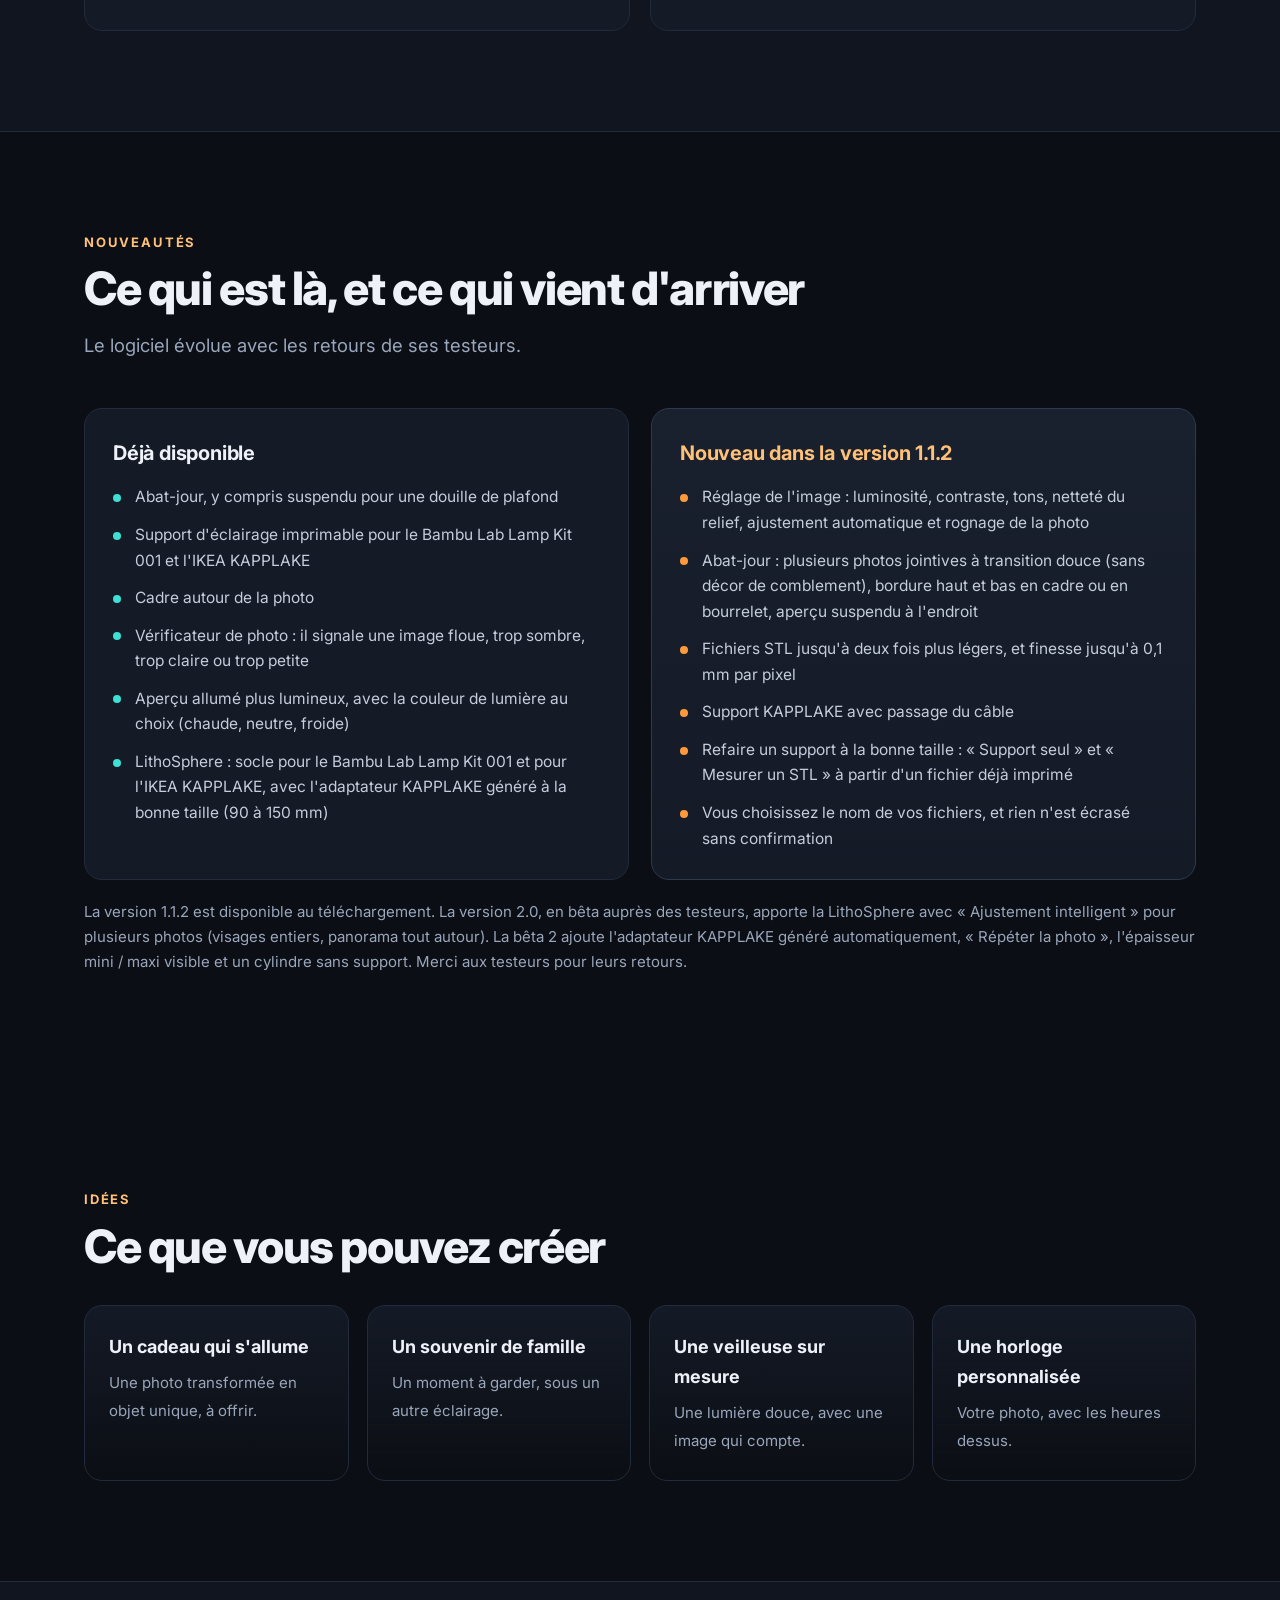
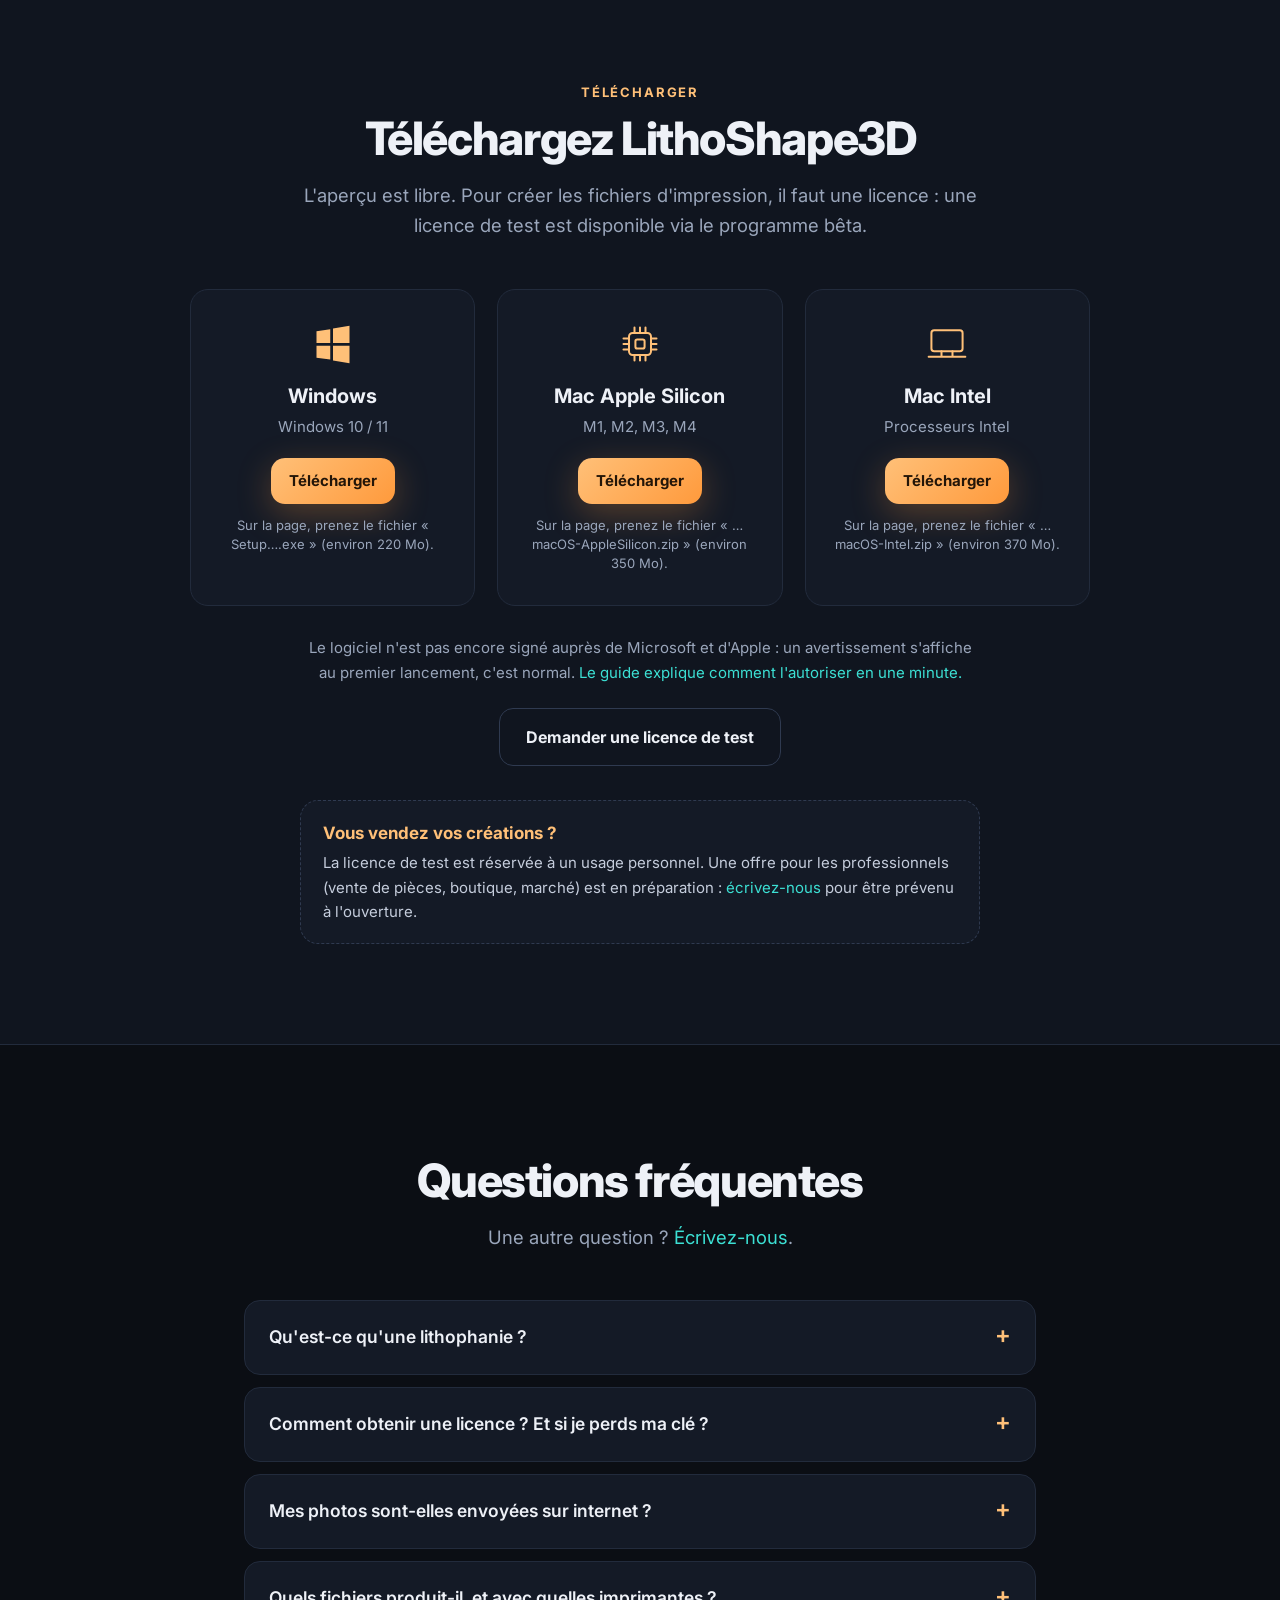
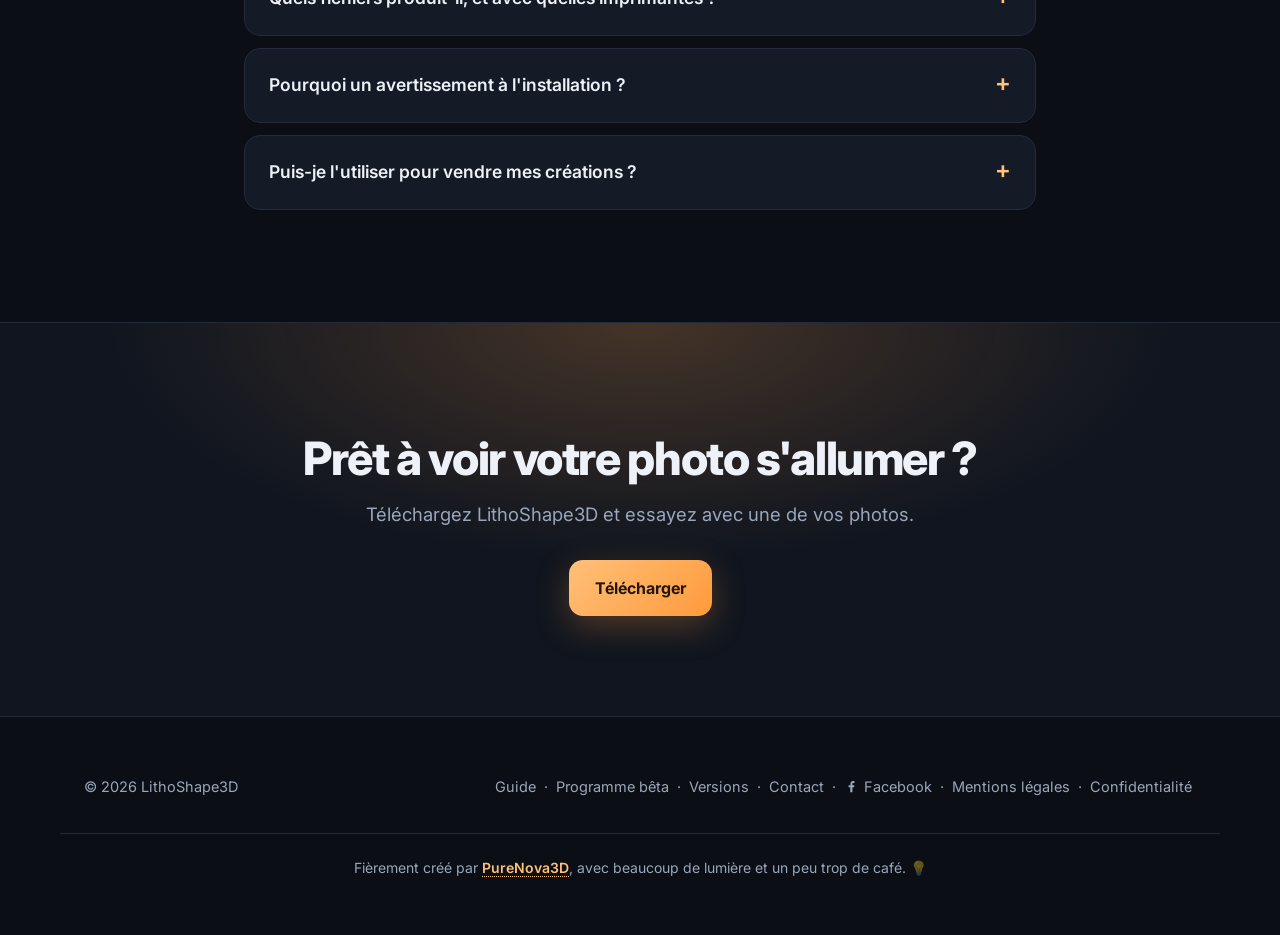
==== commit ed2786ca: "site : nouveautes de la 2.0 Beta 2 (adaptateur KAPPLAKE, repeter la photo, epaisseur, cylindre sans " ====
--- a/index.html
+++ b/index.html
@@ -72,9 +72,9 @@
 
 <section id="nouveautes"><div class="wrap">
   <div class="rv"><div class="eyebrow">Nouveautés</div><h2>Ce qui est là, et ce qui vient d'arriver</h2><p class="sub">Le logiciel évolue avec les retours de ses testeurs.</p></div>
-  <div class="news rv"><div class="col"><h3>Déjà disponible</h3><ul><li>Abat-jour, y compris suspendu pour une douille de plafond</li><li>Support d'éclairage imprimable pour le Bambu Lab Lamp Kit 001 et l'IKEA KAPPLAKE</li><li>Cadre autour de la photo</li><li>Vérificateur de photo : il signale une image floue, trop sombre, trop claire ou trop petite</li><li>Aperçu allumé plus lumineux, avec la couleur de lumière au choix (chaude, neutre, froide)</li><li>LithoSphere : socle pour le Bambu Lab Lamp Kit 001 et pour l'IKEA KAPPLAKE</li></ul></div>
+  <div class="news rv"><div class="col"><h3>Déjà disponible</h3><ul><li>Abat-jour, y compris suspendu pour une douille de plafond</li><li>Support d'éclairage imprimable pour le Bambu Lab Lamp Kit 001 et l'IKEA KAPPLAKE</li><li>Cadre autour de la photo</li><li>Vérificateur de photo : il signale une image floue, trop sombre, trop claire ou trop petite</li><li>Aperçu allumé plus lumineux, avec la couleur de lumière au choix (chaude, neutre, froide)</li><li>LithoSphere : socle pour le Bambu Lab Lamp Kit 001 et pour l'IKEA KAPPLAKE, avec l'adaptateur KAPPLAKE généré à la bonne taille (90 à 150 mm)</li></ul></div>
   <div class="col soon"><h3>Nouveau dans la version 1.1.2</h3><ul><li>Réglage de l'image : luminosité, contraste, tons, netteté du relief, ajustement automatique et rognage de la photo</li><li>Abat-jour : plusieurs photos jointives à transition douce (sans décor de comblement), bordure haut et bas en cadre ou en bourrelet, aperçu suspendu à l'endroit</li><li>Fichiers STL jusqu'à deux fois plus légers, et finesse jusqu'à 0,1 mm par pixel</li><li>Support KAPPLAKE avec passage du câble</li><li>Refaire un support à la bonne taille : « Support seul » et « Mesurer un STL » à partir d'un fichier déjà imprimé</li><li>Vous choisissez le nom de vos fichiers, et rien n'est écrasé sans confirmation</li></ul></div></div>
-  <p class="rv" style="color:var(--muted);font-size:15px;margin-top:20px">La version 1.1.2 est disponible au téléchargement. La version 2.0, en bêta auprès des testeurs, apporte la LithoSphere avec « Ajustement intelligent » pour plusieurs photos (visages entiers, panorama tout autour). Merci aux testeurs pour leurs retours.</p>
+  <p class="rv" style="color:var(--muted);font-size:15px;margin-top:20px">La version 1.1.2 est disponible au téléchargement. La version 2.0, en bêta auprès des testeurs, apporte la LithoSphere avec « Ajustement intelligent » pour plusieurs photos (visages entiers, panorama tout autour). La bêta 2 ajoute l'adaptateur KAPPLAKE généré automatiquement, « Répéter la photo », l'épaisseur mini / maxi visible et un cylindre sans support. Merci aux testeurs pour leurs retours.</p>
 </div></section>
 
 <section><div class="wrap">
